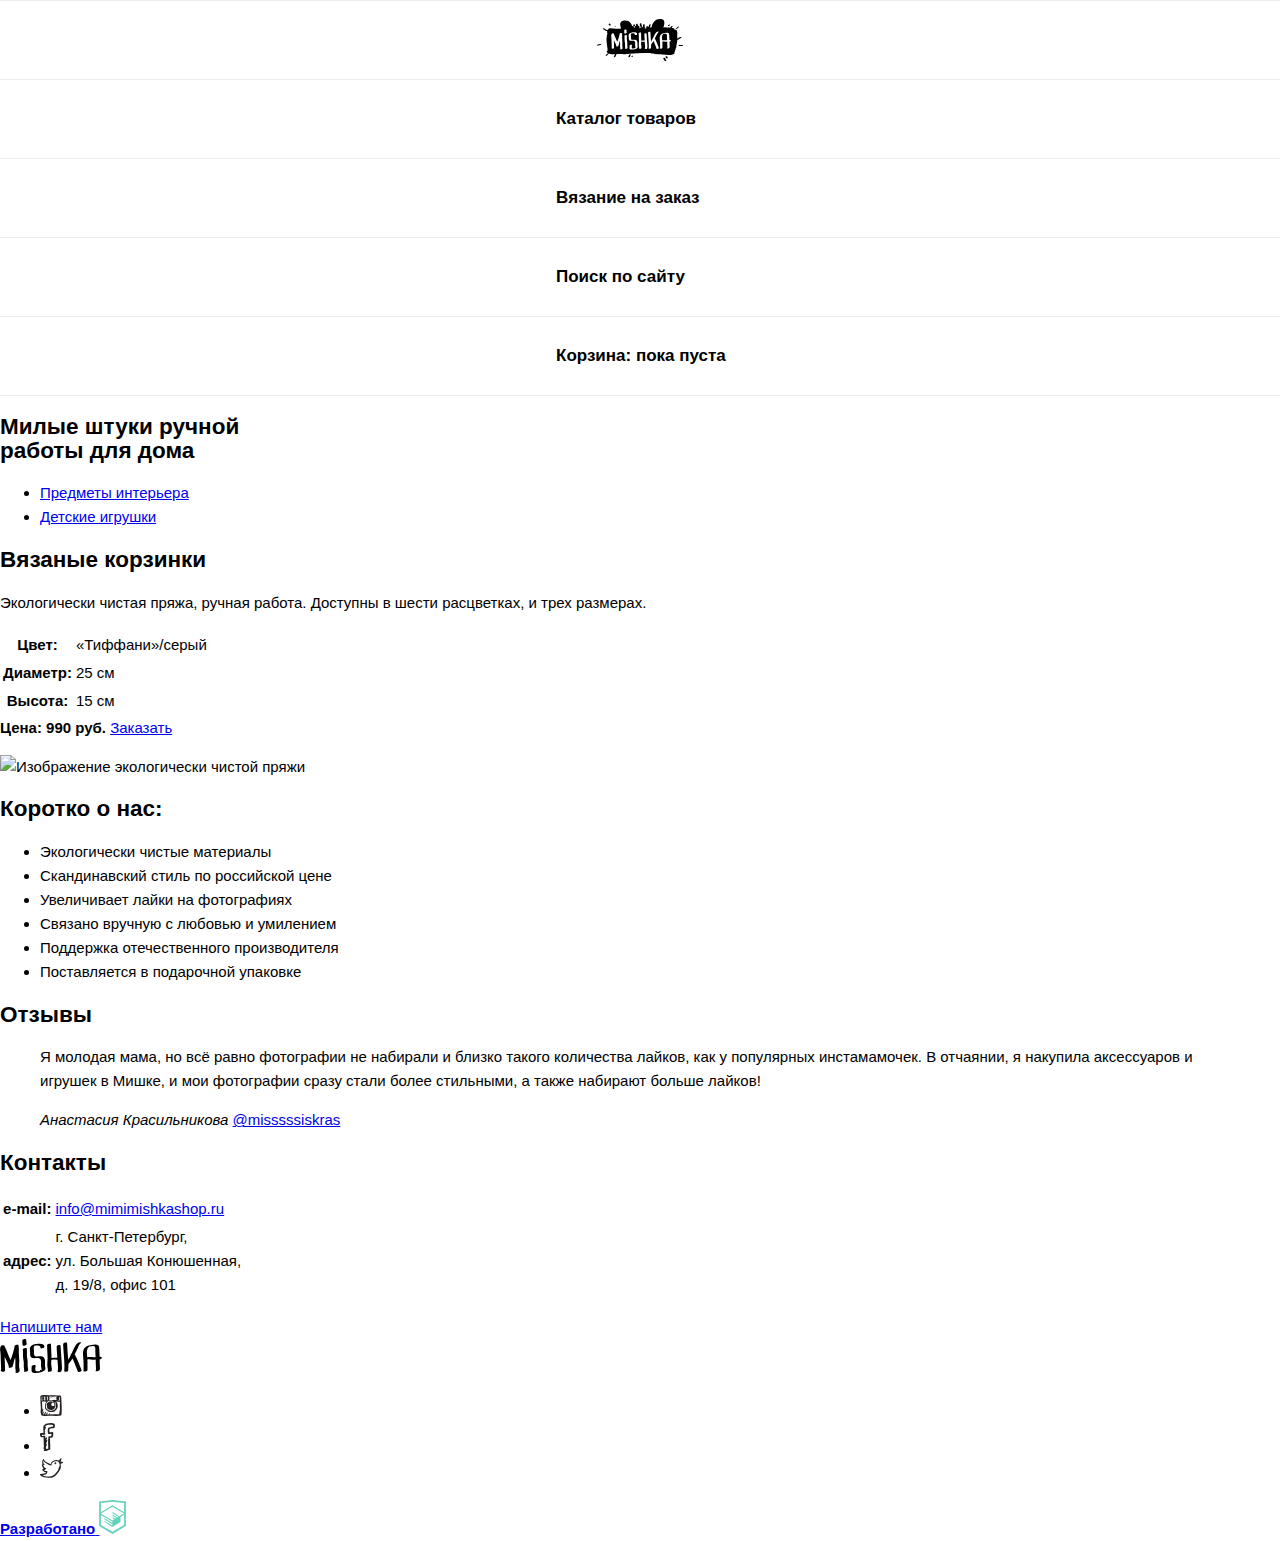
==== source/index.html @ 080db4f8 "Правки разметки" ====
<!DOCTYPE html>
<html lang="ru">
  <head>
    <meta charset="UTF-8" />
    <meta http-equiv="X-UA-Compatible" content="IE=edge" />
    <meta name="viewport" content="width=device-width, initial-scale=1.0" />
    <link rel="stylesheet" href="css/style.css" type="text/css" />
    <title>Mishka — Главная</title>
  </head>
  <body>
    <header class="page-header">
      <nav class="main-navigation main-navigation--closed main-navigation--nojs">
        <div class="main-navigation__wrapper">
          <a class="main-navigation__logo-link">
            <picture>
              <source media="(min-width: 1250px)" srcset="media/svg/logo-desktop.svg" />
              <source media="(min-width: 768px)" srcset="media/svg/logo-tablet.svg" />
              <img class="main-navigation__logo-image" width="86" height="35" src="media/svg/logo-mobile.svg" alt="Логотип сайта Мишка" />
            </picture>
          </a>
          <button class="main-navigation__toggle" type="button">
            <span class="visually-hidden">Открыть меню</span>
          </button>
          <ul class="main-navigation__site-list site-list">
            <li class="site-list__item">
              <a class="site-list__link" href="#">Каталог товаров</a>
            </li>
            <li class="site-list__item">
              <a class="site-list__link" href="#">Вязание на заказ</a>
            </li>
          </ul>
          <ul class="main-navigation__user-list user-list">
            <li class="user-list__item">
              <a class="user-list__link" href="#">
                Поиск по сайту
                <svg class="user-list__link-icon user-list__link-icon--search" width="18" height="18" fill="#d3d2d2">
                  <use href="media/svg/sprite.svg#search-icon"></use>
                </svg>
              </a>
            </li>
            <li class="user-list__item">
              <a class="user-list__link" href="#">
                Корзина: пока пуста
                <svg class="user-list__link-icon user-list__link-icon--cart" width="21" height="18" fill="#d3d2d2">
                  <use href="media/svg/sprite.svg#cart-icon"></use>
                </svg>
              </a>
            </li>
          </ul>
          <ul class="main-navigation__stock-list stock-list">
            <li class="stock-list__item">
              <a class="stock-list__link" href="#">Новые поступления</a>
            </li>
            <li class="stock-list__item">
              <a class="stock-list__link" href="#">Распродажа</a>
            </li>
          </ul>
          <p class="main-navigation__delivery">Бесплатная доставка по России</p>
        </div>
      </nav>
    </header>
    <main class="page-main">
      <header class="products">
        <div class="products__wrapper">
          <h2 class="products__title">
            Милые штуки ручной<br />
            работы для дома
          </h2>
          <ul class="products__list">
            <li class="products__item products__item--interior">
              <a class="products__link products__link--interior" href="#">Предметы интерьера</a>
            </li>
            <li class="products__item products__item--toy">
              <a class="products__link products__link--toy" href="#">Детские игрушки</a>
            </li>
          </ul>
        </div>
      </header>
      <section class="product-of-week">
        <div class="product-of-week__wrapper">
          <h2 class="product-of-week__title">Вязаные корзинки</h2>
          <div class="product-of-week__container">
            <div class="product-of-week__product-info">
              <p class="product-of-week__description">Экологически чистая пряжа, ручная работа. Доступны в шести расцветках, и трех размерах.</p>
              <table class="product-of-week__list technical-list">
                <tbody class="technical-list__body">
                  <tr class="technical-list__item">
                    <th class="technical-list__parameter">Цвет:</th>
                    <td class="technical-list__value">«Тиффани»/серый</td>
                  </tr>
                  <tr class="technical-list__item">
                    <th class="technical-list__parameter">Диаметр:</th>
                    <td class="technical-list__value">25 см</td>
                  </tr>
                  <tr class="technical-list__item">
                    <th class="technical-list__parameter">Высота:</th>
                    <td class="technical-list__value">15 см</td>
                  </tr>
                </tbody>
              </table>
              <b class="product-of-week__price">Цена: 990 руб.</b>
              <a class="product-of-week__button" href="#">Заказать</a>
            </div>
            <p class="product-of-week__image-wrapper">
              <img class="product-of-week__image" src="media/img/" alt="Изображение экологически чистой пряжи" />
            </p>
          </div>
        </div>
      </section>
      <section class="about">
        <div class="about__wrapper">
          <h2 class="about__title">Коротко о нас:</h2>
          <ul class="about__list">
            <li class="about__item about__item--ecological">Экологически чистые материалы</li>
            <li class="about__item about__item--price">Скандинавский стиль по российской цене</li>
            <li class="about__item about__item--like">Увеличивает лайки на фотографиях</li>
            <li class="about__item about__item--handmade">Связано вручную с любовью и умилением</li>
            <li class="about__item about__item--support">Поддержка отечественного производителя</li>
            <li class="about__item about__item--gift">Поставляется в подарочной упаковке</li>
          </ul>
        </div>
      </section>
      <section class="reviews">
        <div class="reviews__wrapper">
          <h2 class="reviews__title">Отзывы</h2>
          <div class="reviews__list">
            <blockquote class="reviews__item">
              <p class="reviews__author-text">
                Я молодая мама, но всё равно фотографии не набирали и близко такого количества лайков, как у популярных инстамамочек. В отчаянии, я
                накупила аксессуаров и игрушек в Мишке, и мои фотографии сразу стали более стильными, а также набирают больше лайков!
              </p>
              <cite class="reviews__author-name">Анастасия Красильникова</cite>
              <a class="reviews__author-contact" href="#">@misssssiskras</a>
            </blockquote>
          </div>
        </div>
      </section>
      <section class="contacts">
        <div class="contacts__wrapper">
          <h2 class="contacts__title">Контакты</h2>
          <table class="contacts__list">
            <tbody class="contacts__body">
              <tr class="contacts__item">
                <th class="contacts__parameter">e-mail:</th>
                <td class="contacts__value">
                  <a class="contacts__link" href="mailto:info@mimimishkashop.ru">info@mimimishkashop.ru</a>
                </td>
              </tr>
              <tr class="contacts__item">
                <th class="contacts__parameter">адрес:</th>
                <td class="contacts__value">
                  г. Санкт-Петербург,<br />
                  ул. Большая Конюшенная,<br />
                  д. 19/8, офис 101
                </td>
              </tr>
            </tbody>
          </table>
        </div>
        <p class="contacts__map-container"></p>
        <a class="contacts__write-us" href="#">Напишите нам</a>
      </section>
    </main>
    <footer class="page-footer">
      <div class="page-footer__wrapper">
        <a class="page-footer__logo-link" href="#">
          <svg class="page-footer__link-icon" width="102" height="34" fill="">
            <use href="media/svg/sprite.svg#logo-footer"></use>
          </svg>
        </a>
        <ul class="page-footer__social social-list">
          <li class="social-list__item">
            <a class="social-list__link social-list__link--instagram" href="#">
              <span class="visually-hidden">Инстаграм</span>
              <svg class="social-list__link-icon" width="22" height="21" fill="#231F20">
                <use href="media/svg/sprite.svg#instagram-icon"></use>
              </svg>
            </a>
          </li>
          <li class="social-list__item">
            <a class="social-list__link social-list__link--facebook" href="#">
              <span class="visually-hidden">Фейсбук</span>
              <svg class="social-list__link-icon" width="15" height="28" fill="#231F20">
                <use href="media/svg/sprite.svg#facebook-icon"></use>
              </svg>
            </a>
          </li>
          <li class="social-list__item">
            <a class="social-list__link social-list__link--twitter" href="#">
              <span class="visually-hidden">Твиттер</span>
              <svg class="social-list__link-icon" width="23" height="20" fill="#231F20">
                <use href="media/svg/sprite.svg#twitter-icon"></use>
              </svg>
            </a>
          </li>
        </ul>
        <div class="page-footer__copyright copyright">
          <a class="copyright__link" href="#">
            <b class="copyright__text">Разработано</b>
            <svg class="copyright__link-icon" width="27" height="34" fill="#63d1bb">
              <use href="media/svg/sprite.svg#htmlacademy-icon"></use>
            </svg>
          </a>
        </div>
      </div>
    </footer>
  </body>
</html>
---- source/css/style.css ----
@font-face {
  font-family: "Open Sans";
  src: url("../fonts/OpenSans-Regular.woff2") format("woff2"), url("../fonts/OpenSans-Regular.woff") format("woff");
  font-weight: 400;
  font-style: normal;
}
@font-face {
  font-family: "Open Sans";
  src: url("../fonts/OpenSans-Bold.woff2") format("woff2"), url("../fonts/OpenSans-bold.woff") format("woff");
  font-weight: 700;
  font-style: normal;
}
body {
  margin: 0;
  padding: 0;
  font-family: "Open Sans", "Arial", sans-serif;
  font-size: 15px;
  line-height: 24px;
  color: #000;
  background-color: #fff;
}
.visually-hidden:not(:focus):not(:active),
input[type="checkbox"].visually-hidden,
input[type="radio"].visually-hidden {
  position: absolute;
  width: 1px;
  height: 1px;
  margin: -1px;
  border: 0;
  padding: 0;
  white-space: nowrap;
  -webkit-clip-path: inset(100%);
          clip-path: inset(100%);
  clip: rect(0 0 0 0);
  overflow: hidden;
}
.main-navigation {
  -webkit-box-sizing: border-box;
          box-sizing: border-box;
  min-height: 78px;
  border-top: 1px solid #ececec;
}
/* Mobile — main-navigation__wrapper */
.main-navigation__wrapper {
  position: relative;
  margin: 0 auto;
}
/* Mobile — main-navigation__logo-link */
/* Mobile — main-navigation__logo-image */
.main-navigation__logo-link,
.main-navigation__logo-image {
  display: block;
  width: 86px;
  height: 78px;
}
.main-navigation__logo-link {
  margin: 0 auto;
}
.main-navigation__logo-link[href]:hover {
  opacity: 0.6;
}
.main-navigation__logo-link[href]:active {
  opacity: 0.3;
}
/* Mobile — main-navigation__toggle */
.main-navigation__toggle {
  display: none;
}
/* Mobile — site-list */
/* Mobile — user-list */
/* Mobile — stock-list */
.site-list,
.user-list,
.stock-list {
  margin: 0;
  padding: 0;
  list-style: none;
}
.stock-list {
  display: none;
}
/* Mobile — site-list__item */
/* Mobile — user-list__item */
.site-list__item,
.user-list__item {
  padding: 27px 30px;
  text-align: center;
  border-bottom: 1px solid #ececec;
}
.site-list__item:first-child {
  border-top: 1px solid #ececec;
}
/* Mobile — site-list__link */
/* Mobile — user-list__link */
.site-list__link,
.user-list__link {
  display: block;
  -webkit-box-sizing: border-box;
          box-sizing: border-box;
  width: 260px;
  padding-left: 46px;
  margin: 0 auto;
  font-size: 17px;
  font-weight: 700;
  text-decoration: none;
  text-align: left;
  color: #000;
  -webkit-transition: color 0.2s;
  transition: color 0.2s;
}
.site-list__link:hover,
.user-list__link:hover {
  color: rgba(0, 0, 0, 0.6);
}
.site-list__link:active,
.user-list__link:active {
  color: rgba(0, 0, 0, 0.3);
}
.user-list__link {
  position: relative;
}
.user-list__link:hover .user-list__link-icon {
  fill: #63d1bb;
}
.user-list__link:active .user-list__link-icon {
  opacity: 0.3;
}
/* Mobile — user-list__link-icon */
.user-list__link-icon {
  position: absolute;
  height: 18px;
  top: calc(50% - (18px / 2));
  left: 0;
  -webkit-transition: fill 0.2s, opacity 0.2s;
  transition: fill 0.2s, opacity 0.2s;
}
.user-list__link-icon--search {
  width: 18px;
}
.user-list__link-icon--cart {
  width: 21px;
}
/* Mobile — main-navigation__delivery */
.main-navigation__delivery {
  display: none;
}
/* Mobile width only (MWO) */
@media (max-width: 767px) {
  /* MWO — main-navigation__toggle */
  .main-navigation__toggle {
    position: absolute;
    display: block;
    width: 20px;
    height: 20px;
    padding: 0;
    top: 30px;
    right: calc(50% - 130px);
    background-color: transparent;
    border: none;
    cursor: pointer;
  }
  .main-navigation__toggle::before,
  .main-navigation__toggle::after {
    position: absolute;
    content: "";
    width: 20px;
    height: 2px;
    top: calc(50% - (2px / 2));
    left: 0;
    background-color: #000;
    -webkit-transform: rotate(-45deg);
            transform: rotate(-45deg);
  }
  .main-navigation__toggle::after {
    -webkit-transform: rotate(45deg);
            transform: rotate(45deg);
  }
  /* MWO — main-navigation--closed */
  .main-navigation--closed {
    border-bottom: 1px solid #ececec;
  }
  .main-navigation--closed .main-navigation__toggle::before {
    top: 3px;
    -webkit-box-shadow: 0 6px 0 0 #000, 0 12px 0 0 #000;
            box-shadow: 0 6px 0 0 #000, 0 12px 0 0 #000;
    -webkit-transform: rotate(0deg);
            transform: rotate(0deg);
  }
  .main-navigation--closed .main-navigation__toggle::after {
    display: none;
  }
  .main-navigation--closed .site-list__item,
  .main-navigation--closed .user-list__item {
    display: none;
  }
  /* MWO — main-navigation--opened */
  .main-navigation--opened .site-list__item,
  .main-navigation--opened .user-list__item {
    display: list-item;
  }
  /* MWO — main-navigation--nojs */
  .main-navigation--nojs .site-list__item,
  .main-navigation--nojs .user-list__item {
    display: list-item;
  }
}
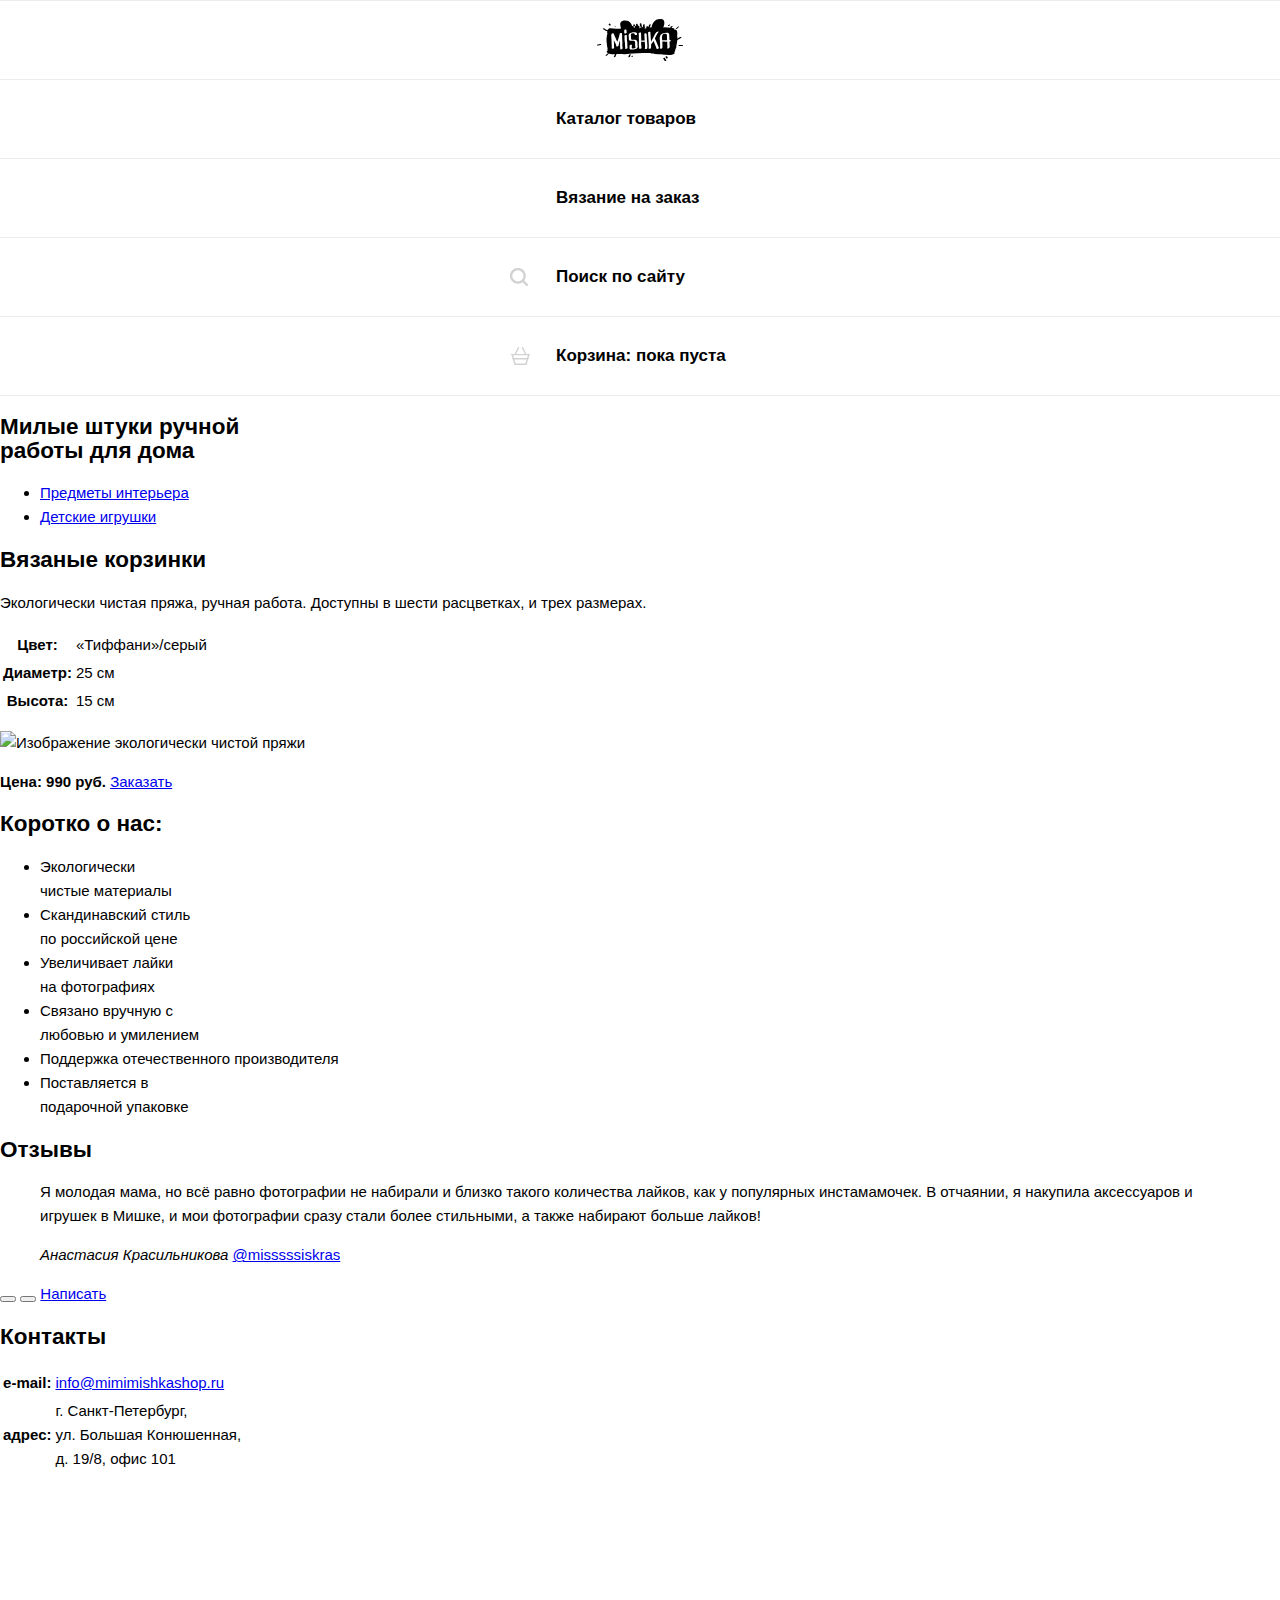
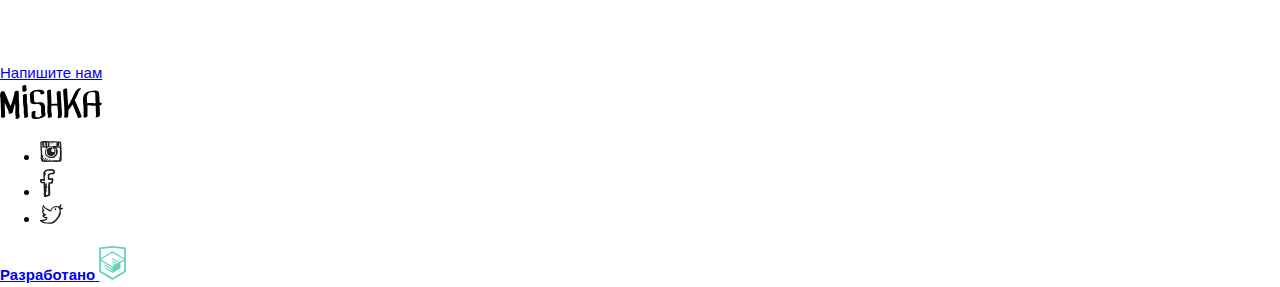
==== commit dd20d953: "Правки разметки" ====
--- a/source/index.html
+++ b/source/index.html
@@ -23,15 +23,15 @@
           </button>
           <ul class="main-navigation__site-list site-list">
             <li class="site-list__item">
-              <a class="site-list__link" href="#">Каталог товаров</a>
+              <a class="site-list__link" href="catalog.html">Каталог товаров</a>
             </li>
             <li class="site-list__item">
-              <a class="site-list__link" href="#">Вязание на заказ</a>
+              <a class="site-list__link" href="form.html">Вязание на заказ</a>
             </li>
           </ul>
           <ul class="main-navigation__user-list user-list">
             <li class="user-list__item">
-              <a class="user-list__link" href="#">
+              <a class="user-list__link user-list__link--search" href="#">
                 Поиск по сайту
                 <svg class="user-list__link-icon user-list__link-icon--search" width="18" height="18" fill="#d3d2d2">
                   <use href="media/svg/sprite.svg#search-icon"></use>
@@ -60,22 +60,24 @@
       </nav>
     </header>
     <main class="page-main">
-      <header class="products">
-        <div class="products__wrapper">
-          <h2 class="products__title">
-            Милые штуки ручной<br />
-            работы для дома
-          </h2>
-          <ul class="products__list">
-            <li class="products__item products__item--interior">
-              <a class="products__link products__link--interior" href="#">Предметы интерьера</a>
-            </li>
-            <li class="products__item products__item--toy">
-              <a class="products__link products__link--toy" href="#">Детские игрушки</a>
-            </li>
-          </ul>
-        </div>
-      </header>
+      <section class="products">
+        <header class="products__header">
+          <div class="products__title-wrapper">
+            <h2 class="products__title">
+              Милые штуки ручной<br />
+              работы для дома
+            </h2>            
+          </div>
+            <ul class="products__list">
+              <li class="products__item products__item--interior">
+                <a class="products__link products__link--interior" href="#">Предметы интерьера</a>
+              </li>
+              <li class="products__item products__item--toy">
+                <a class="products__link products__link--toy" href="#">Детские игрушки</a>
+              </li>
+            </ul>
+        </header>
+      </section>
       <section class="product-of-week">
         <div class="product-of-week__wrapper">
           <h2 class="product-of-week__title">Вязаные корзинки</h2>
@@ -98,12 +100,29 @@
                   </tr>
                 </tbody>
               </table>
+              <p class="product-of-week__image-wrapper">
+                <picture>
+                  <source
+                    media="(min-width: 1250px)"
+                    type="image/webp"
+                    srcset="media/img/triple-set-desktop@1x.webp 1x, media/img/triple-set-desktop@2x.webp 2x" />
+                  <source media="(min-width: 1250px)" srcset="media/img/triple-set-desktop@1x.jpg 1x, media/img/triple-set-desktop@2x.jpg 2x" />
+                  <source
+                    media="(min-width: 768px)"
+                    type="image/webp"
+                    srcset="media/img/triple-set-tablet@1x.webp 1x, media/img/triple-set-tablet@2x.webp 2x" />
+                  <source media="(min-width: 768px)" srcset="media/img/triple-set-tablet@1x.jpg 1x, media/img/triple-set-tablet@2x.jpg 2x" />
+                  <source type="image/webp" srcset="media/img/triple-set-mobile@1x.webp 1x, media/img/triple-set-mobile@2x.webp 2x" />
+                  <img
+                    class="product-of-week__image"
+                    src="media/img/triple-set-mobile@1x.jpg"
+                    srcset="media/img/triple-set-mobile@2x.jpg 2x"
+                    alt="Изображение экологически чистой пряжи" />
+                </picture>
+              </p>
               <b class="product-of-week__price">Цена: 990 руб.</b>
-              <a class="product-of-week__button" href="#">Заказать</a>
+              <a class="product-of-week__button button" href="#">Заказать</a>
             </div>
-            <p class="product-of-week__image-wrapper">
-              <img class="product-of-week__image" src="media/img/" alt="Изображение экологически чистой пряжи" />
-            </p>
           </div>
         </div>
       </section>
@@ -111,12 +130,27 @@
         <div class="about__wrapper">
           <h2 class="about__title">Коротко о нас:</h2>
           <ul class="about__list">
-            <li class="about__item about__item--ecological">Экологически чистые материалы</li>
-            <li class="about__item about__item--price">Скандинавский стиль по российской цене</li>
-            <li class="about__item about__item--like">Увеличивает лайки на фотографиях</li>
-            <li class="about__item about__item--handmade">Связано вручную с любовью и умилением</li>
+            <li class="about__item about__item--ecological">
+              Экологически<br />
+              чистые материалы
+            </li>
+            <li class="about__item about__item--price">
+              Скандинавский стиль<br />
+              по российской цене
+            </li>
+            <li class="about__item about__item--like">
+              Увеличивает лайки<br />
+              на фотографиях
+            </li>
+            <li class="about__item about__item--handmade">
+              Связано вручную с<br />
+              любовью и умилением
+            </li>
             <li class="about__item about__item--support">Поддержка отечественного производителя</li>
-            <li class="about__item about__item--gift">Поставляется в подарочной упаковке</li>
+            <li class="about__item about__item--gift">
+              Поставляется в<br />
+              подарочной упаковке
+            </li>
           </ul>
         </div>
       </section>
@@ -132,6 +166,13 @@
               <cite class="reviews__author-name">Анастасия Красильникова</cite>
               <a class="reviews__author-contact" href="#">@misssssiskras</a>
             </blockquote>
+            <button class="reviews__previous" type="button">
+              <span class="visually-hidden">Предыдущий отзыв</span>
+            </button>
+            <button class="reviews__next" type="button">
+              <span class="visually-hidden">Следующий отзыв</span>
+            </button>
+            <a class="reviews__write button" href="#">Написать</a>
           </div>
         </div>
       </section>
@@ -143,12 +184,12 @@
               <tr class="contacts__item">
                 <th class="contacts__parameter">e-mail:</th>
                 <td class="contacts__value">
-                  <a class="contacts__link" href="mailto:info@mimimishkashop.ru">info@mimimishkashop.ru</a>
+                  <a class="contacts__mail" href="mailto:info@mimimishkashop.ru">info@mimimishkashop.ru</a>
                 </td>
               </tr>
               <tr class="contacts__item">
                 <th class="contacts__parameter">адрес:</th>
-                <td class="contacts__value">
+                <td class="contacts__value contacts__value--address">
                   г. Санкт-Петербург,<br />
                   ул. Большая Конюшенная,<br />
                   д. 19/8, офис 101
@@ -157,8 +198,16 @@
             </tbody>
           </table>
         </div>
-        <p class="contacts__map-container"></p>
-        <a class="contacts__write-us" href="#">Напишите нам</a>
+        <p class="contacts__map-container">
+          <iframe
+            src="https://www.google.com/maps/embed?pb=!1m14!1m8!1m3!1d1998.5917263604997!2d30.3217754!3d59.9389166!3m2!1i1024!2i768!4f13.1!3m3!1m2!1s0x4696310fca5afc31%3A0x5f2ac55f567b2400!2sHTML+Academy!5e0!3m2!1sru!2sru!4v1519846753722"
+            width="100%"
+            height="100%"
+            frameborder="0"
+            style="border: 0"
+            allowfullscreen=""></iframe>
+        </p>
+        <a class="contacts__write-us button" href="#">Напишите нам</a>
       </section>
     </main>
     <footer class="page-footer">
@@ -170,25 +219,25 @@
         </a>
         <ul class="page-footer__social social-list">
           <li class="social-list__item">
-            <a class="social-list__link social-list__link--instagram" href="#">
+            <a class="social-list__link" href="#">
               <span class="visually-hidden">Инстаграм</span>
-              <svg class="social-list__link-icon" width="22" height="21" fill="#231F20">
+              <svg class="social-list__link-icon social-list__link-icon--instagram" width="22" height="21" fill="#231F20">
                 <use href="media/svg/sprite.svg#instagram-icon"></use>
               </svg>
             </a>
           </li>
           <li class="social-list__item">
-            <a class="social-list__link social-list__link--facebook" href="#">
+            <a class="social-list__link" href="#">
               <span class="visually-hidden">Фейсбук</span>
-              <svg class="social-list__link-icon" width="15" height="28" fill="#231F20">
+              <svg class="social-list__link-icon social-list__link-icon--facebook" width="15" height="28" fill="#231F20">
                 <use href="media/svg/sprite.svg#facebook-icon"></use>
               </svg>
             </a>
           </li>
           <li class="social-list__item">
-            <a class="social-list__link social-list__link--twitter" href="#">
+            <a class="social-list__link" href="#">
               <span class="visually-hidden">Твиттер</span>
-              <svg class="social-list__link-icon" width="23" height="20" fill="#231F20">
+              <svg class="social-list__link-icon social-list__link-icon--twitter" width="23" height="20" fill="#231F20">
                 <use href="media/svg/sprite.svg#twitter-icon"></use>
               </svg>
             </a>
@@ -204,5 +253,6 @@
         </div>
       </div>
     </footer>
+    <script src="js/mobile-menu.js"></script>
   </body>
 </html>
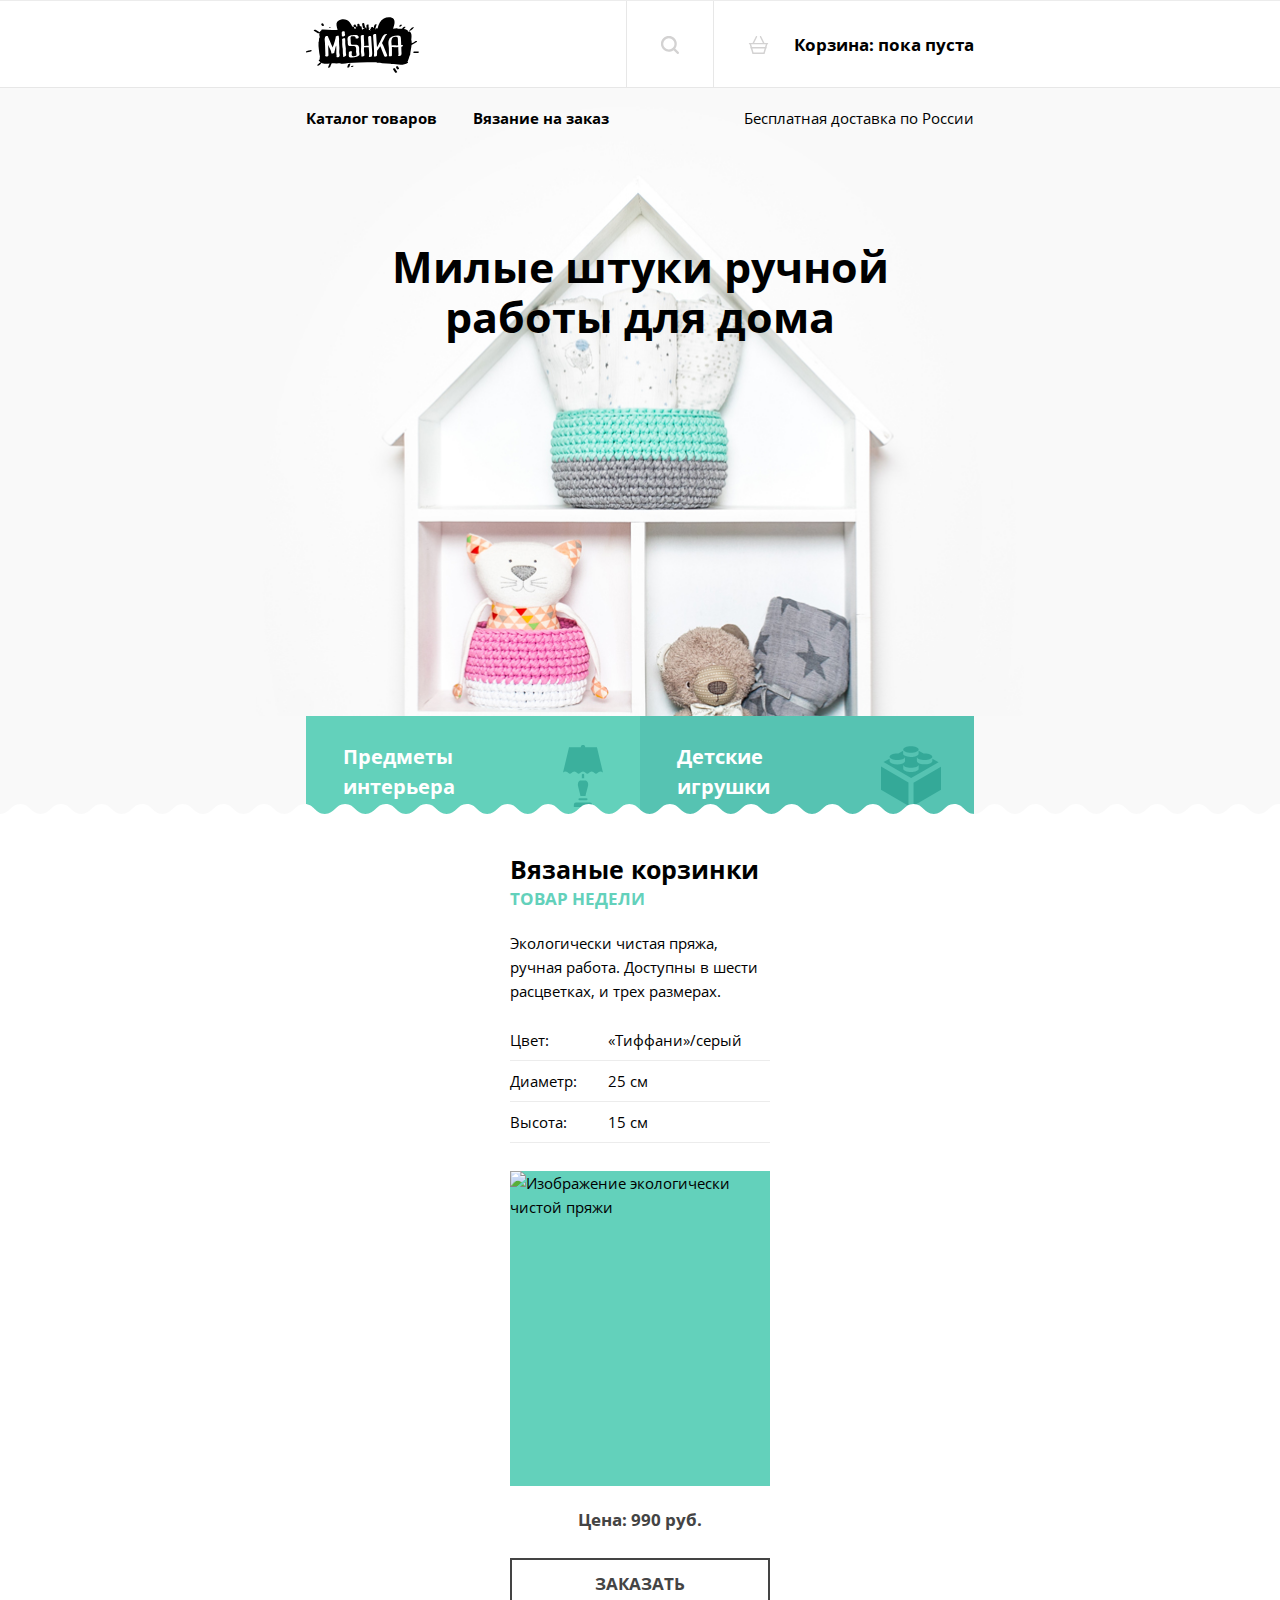
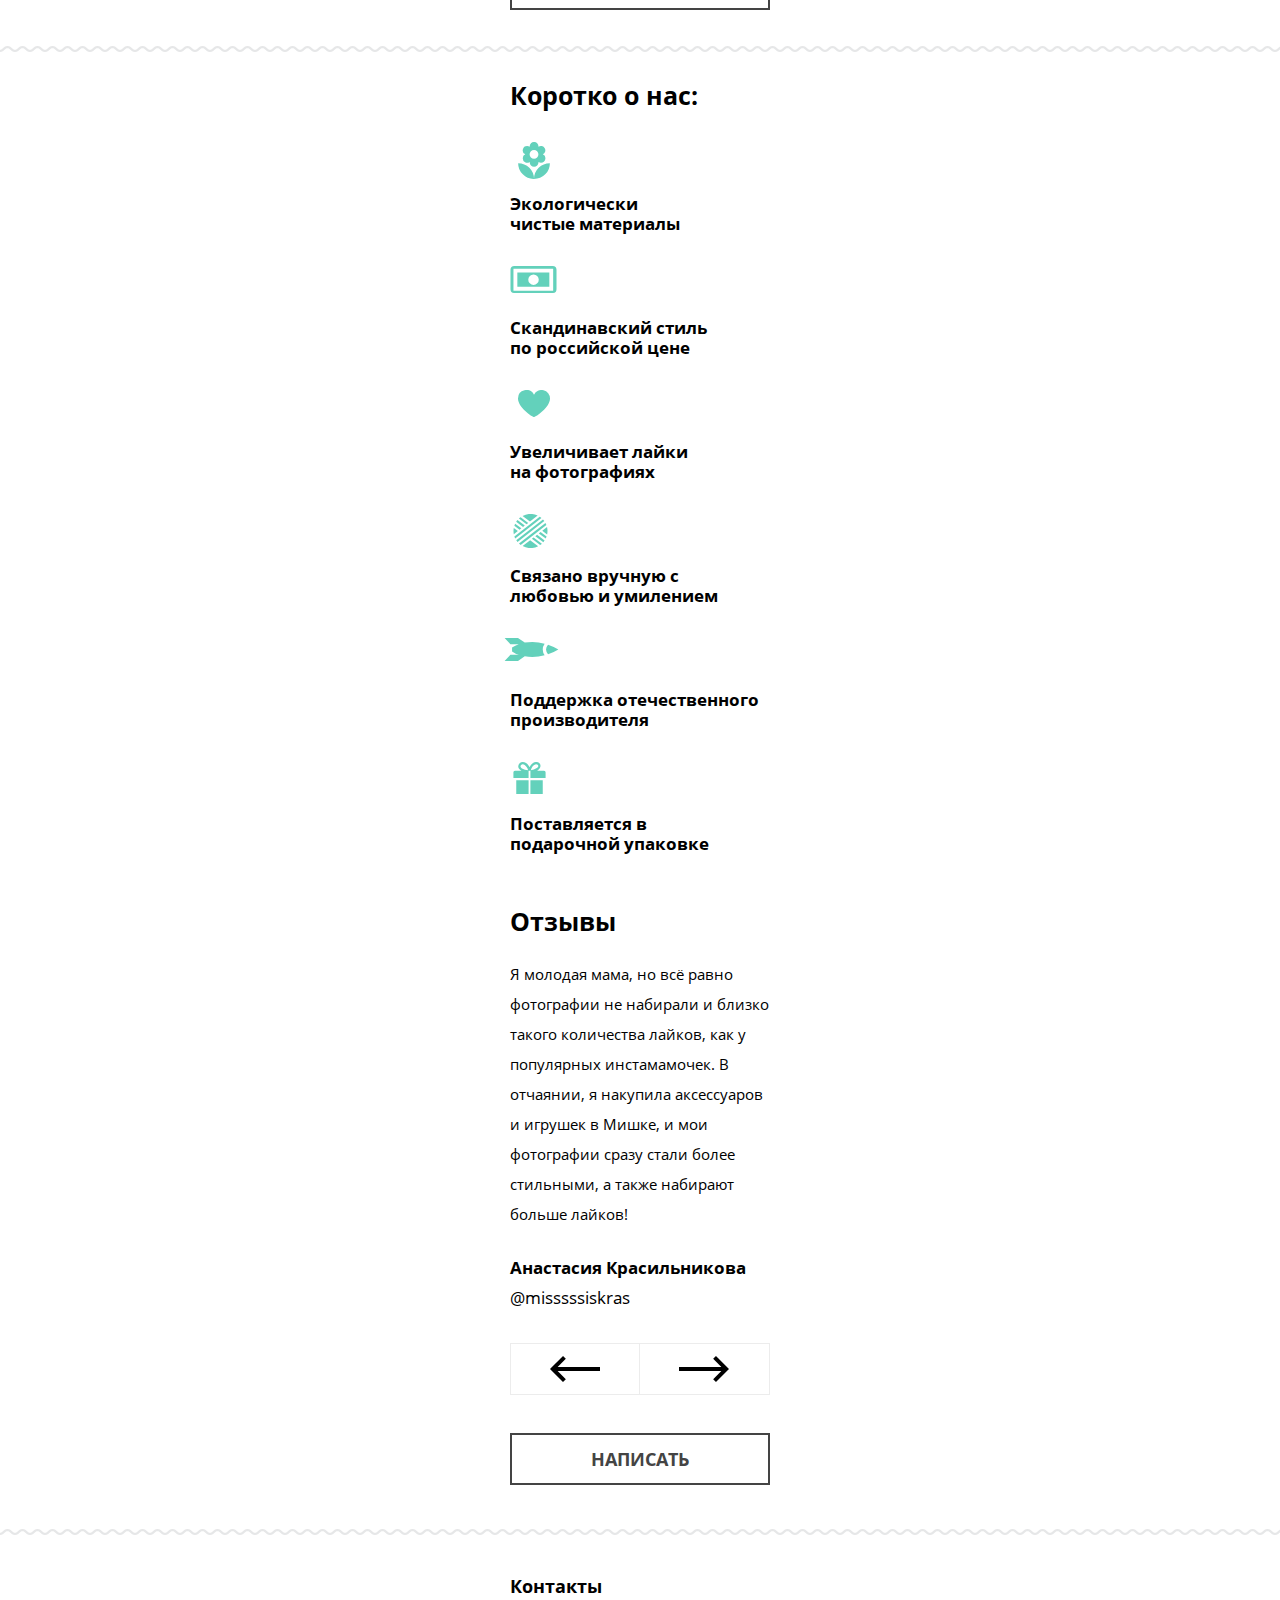
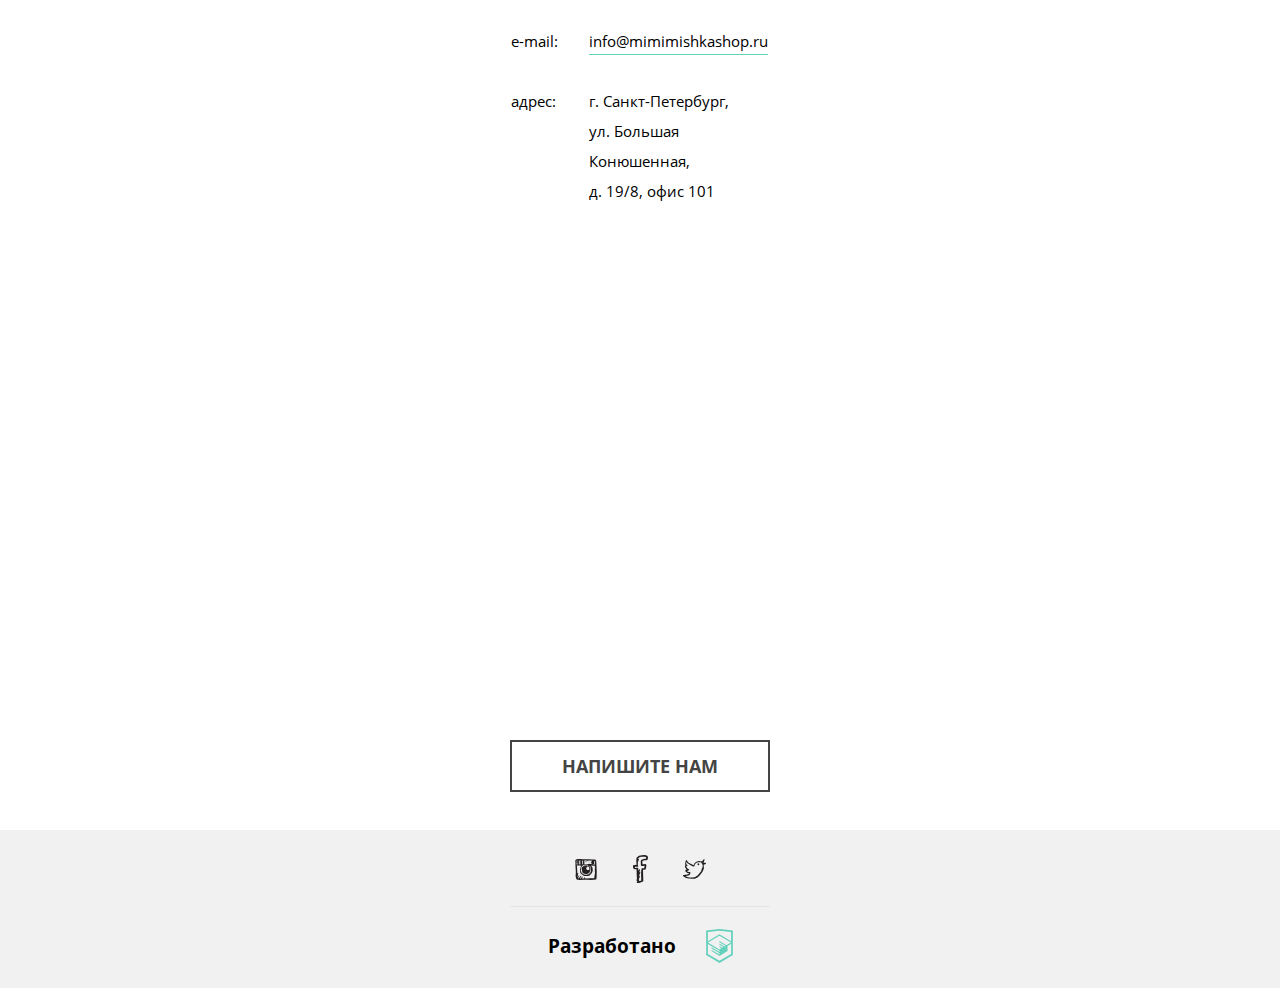
==== commit 1db825da: "Правки разметки" ====
--- a/source/index.html
+++ b/source/index.html
@@ -82,47 +82,45 @@
         <div class="product-of-week__wrapper">
           <h2 class="product-of-week__title">Вязаные корзинки</h2>
           <div class="product-of-week__container">
-            <div class="product-of-week__product-info">
-              <p class="product-of-week__description">Экологически чистая пряжа, ручная работа. Доступны в шести расцветках, и трех размерах.</p>
-              <table class="product-of-week__list technical-list">
-                <tbody class="technical-list__body">
-                  <tr class="technical-list__item">
-                    <th class="technical-list__parameter">Цвет:</th>
-                    <td class="technical-list__value">«Тиффани»/серый</td>
-                  </tr>
-                  <tr class="technical-list__item">
-                    <th class="technical-list__parameter">Диаметр:</th>
-                    <td class="technical-list__value">25 см</td>
-                  </tr>
-                  <tr class="technical-list__item">
-                    <th class="technical-list__parameter">Высота:</th>
-                    <td class="technical-list__value">15 см</td>
-                  </tr>
-                </tbody>
-              </table>
-              <p class="product-of-week__image-wrapper">
-                <picture>
-                  <source
-                    media="(min-width: 1250px)"
-                    type="image/webp"
-                    srcset="media/img/triple-set-desktop@1x.webp 1x, media/img/triple-set-desktop@2x.webp 2x" />
-                  <source media="(min-width: 1250px)" srcset="media/img/triple-set-desktop@1x.jpg 1x, media/img/triple-set-desktop@2x.jpg 2x" />
-                  <source
-                    media="(min-width: 768px)"
-                    type="image/webp"
-                    srcset="media/img/triple-set-tablet@1x.webp 1x, media/img/triple-set-tablet@2x.webp 2x" />
-                  <source media="(min-width: 768px)" srcset="media/img/triple-set-tablet@1x.jpg 1x, media/img/triple-set-tablet@2x.jpg 2x" />
-                  <source type="image/webp" srcset="media/img/triple-set-mobile@1x.webp 1x, media/img/triple-set-mobile@2x.webp 2x" />
-                  <img
-                    class="product-of-week__image"
-                    src="media/img/triple-set-mobile@1x.jpg"
-                    srcset="media/img/triple-set-mobile@2x.jpg 2x"
-                    alt="Изображение экологически чистой пряжи" />
-                </picture>
-              </p>
-              <b class="product-of-week__price">Цена: 990 руб.</b>
-              <a class="product-of-week__button button" href="#">Заказать</a>
-            </div>
+            <p class="product-of-week__description">Экологически чистая пряжа, ручная работа. Доступны в шести расцветках, и трех размерах.</p>
+            <table class="product-of-week__list technical-list">
+              <tbody class="technical-list__body">
+                <tr class="technical-list__item">
+                  <th class="technical-list__parameter">Цвет:</th>
+                  <td class="technical-list__value">«Тиффани»/серый</td>
+                </tr>
+                <tr class="technical-list__item">
+                  <th class="technical-list__parameter">Диаметр:</th>
+                  <td class="technical-list__value">25 см</td>
+                </tr>
+                <tr class="technical-list__item">
+                  <th class="technical-list__parameter">Высота:</th>
+                  <td class="technical-list__value">15 см</td>
+                </tr>
+              </tbody>
+            </table>
+            <p class="product-of-week__image-wrapper">
+              <picture>
+                <source
+                  media="(min-width: 1250px)"
+                  type="image/webp"
+                  srcset="media/img/triple-set-desktop@1x.webp 1x, media/img/triple-set-desktop@2x.webp 2x" />
+                <source media="(min-width: 1250px)" srcset="media/img/triple-set-desktop@1x.jpg 1x, media/img/triple-set-desktop@2x.jpg 2x" />
+                <source
+                  media="(min-width: 768px)"
+                  type="image/webp"
+                  srcset="media/img/triple-set-tablet@1x.webp 1x, media/img/triple-set-tablet@2x.webp 2x" />
+                <source media="(min-width: 768px)" srcset="media/img/triple-set-tablet@1x.jpg 1x, media/img/triple-set-tablet@2x.jpg 2x" />
+                <source media="(max-width: 767px)" type="image/webp" srcset="media/img/triple-set-mobile@1x.webp 1x, media/img/triple-set-mobile@2x.webp 2x" />
+                <img
+                  class="product-of-week__image"
+                  src="media/img/triple-set-mobile@1x.jpg"
+                  srcset="media/img/triple-set-mobile@2x.jpg 2x"
+                  alt="Изображение экологически чистой пряжи" />
+              </picture>
+            </p>
+            <b class="product-of-week__price">Цена: 990 руб.</b>
+            <a class="product-of-week__button button" href="#">Заказать</a>
           </div>
         </div>
       </section>
--- a/source/css/style.css
+++ b/source/css/style.css
@@ -18,6 +18,10 @@
   line-height: 24px;
   color: #000;
   background-color: #fff;
+}
+img {
+  width: 100%;
+  height: auto;
 }
 .visually-hidden:not(:focus):not(:active),
 input[type="checkbox"].visually-hidden,
@@ -34,6 +38,42 @@
   clip: rect(0 0 0 0);
   overflow: hidden;
 }
+/* buttons */
+.button {
+  display: block;
+  -webkit-box-sizing: border-box;
+          box-sizing: border-box;
+  font-family: inherit;
+  line-height: 20px;
+  font-weight: 700;
+  text-transform: uppercase;
+  text-decoration: none;
+  text-align: center;
+  color: #444444;
+  -webkit-transition: color 0.2s, background-color 0.2s;
+  transition: color 0.2s, background-color 0.2s;
+}
+.product-of-week__button,
+.reviews__write,
+.contacts__write-us {
+  width: 260px;
+  padding: 14px 20px;
+  font-size: 18px;
+  border: 2px solid #444444;
+}
+.product-of-week__button:hover,
+.reviews__write:hover,
+.contacts__write-us:hover {
+  color: #fff;
+  background-color: #444444;
+}
+.product-of-week__button:active,
+.reviews__write:active,
+.contacts__write-us:active {
+  color: rgba(255, 255, 255, 0.3);
+  background-color: #444444;
+}
+/* Mobile — main-navigation */
 .main-navigation {
   -webkit-box-sizing: border-box;
           box-sizing: border-box;
@@ -43,6 +83,8 @@
 /* Mobile — main-navigation__wrapper */
 .main-navigation__wrapper {
   position: relative;
+  -webkit-box-sizing: border-box;
+          box-sizing: border-box;
   margin: 0 auto;
 }
 /* Mobile — main-navigation__logo-link */
@@ -71,7 +113,10 @@
 /* Mobile — stock-list */
 .site-list,
 .user-list,
-.stock-list {
+.stock-list,
+.products__list,
+.about__list,
+.social-list {
   margin: 0;
   padding: 0;
   list-style: none;
@@ -144,6 +189,604 @@
 .main-navigation__delivery {
   display: none;
 }
+/* Mobile — products__header */
+.products__header {
+  background-color: #f9f9f9;
+}
+/* Mobile — products__title-wrapper */
+.products__title-wrapper {
+  width: 320px;
+  margin: 0 auto;
+  padding-top: 72px;
+  padding-bottom: 120px;
+  background-image: url("../media/img/hero-mobile@1x.jpg");
+  background-repeat: no-repeat;
+  background-position: center 20px;
+  background-size: 150%;
+}
+/* Mobile — products__title */
+.products__title {
+  -webkit-box-sizing: border-box;
+          box-sizing: border-box;
+  width: 320px;
+  padding: 0 30px;
+  margin: 0 auto;
+  font-size: 27px;
+  line-height: 30px;
+  text-align: center;
+}
+/* Mobile — products__list */
+/* Mobile — products__item */
+.products__item {
+  -webkit-box-sizing: border-box;
+          box-sizing: border-box;
+  padding: 28px 30px;
+  -webkit-transition: padding 0.2s, margin 0.2s, -webkit-transform 0.2s;
+  transition: padding 0.2s, margin 0.2s, -webkit-transform 0.2s;
+  transition: transform 0.2s, padding 0.2s, margin 0.2s;
+  transition: transform 0.2s, padding 0.2s, margin 0.2s, -webkit-transform 0.2s;
+}
+.products__item--interior {
+  background-color: #63d1bb;
+}
+.products__item--toy {
+  background-color: #56c3b2;
+}
+.products__item:hover {
+  margin-top: -5px;
+  padding-bottom: 33px;
+}
+.products__item:active .products__link {
+  opacity: 0.3;
+}
+/* Mobile — products__link */
+.products__link {
+  position: relative;
+  display: block;
+  width: 130px;
+  padding-right: 130px;
+  margin: 0 auto;
+  font-size: 19px;
+  font-weight: 700;
+  text-decoration: none;
+  text-align: left;
+  color: #fff;
+  -webkit-transition: opacity 0.2s;
+  transition: opacity 0.2s;
+}
+.products__link::after {
+  position: absolute;
+  content: "";
+  background-repeat: no-repeat;
+  opacity: 0.5;
+}
+.products__link--interior::after {
+  width: 40px;
+  height: 62px;
+  top: calc(50% - (62px / 2));
+  right: 6px;
+  background-image: url("../media/svg/interior-icon.svg");
+}
+.products__link--toy::after {
+  width: 60px;
+  height: 60px;
+  top: calc(50% - (60px / 2));
+  right: -4px;
+  background-image: url("../media/svg/toy-icon.svg");
+}
+/* Mobile — product-of-week */
+.product-of-week {
+  position: relative;
+  padding-top: 26px;
+  padding-bottom: 42px;
+}
+.product-of-week::after {
+  position: absolute;
+  content: "";
+  height: 6px;
+  left: 0;
+  right: 0;
+  bottom: 0;
+  background-image: url("../media/svg/zigzag-line-desktop.svg");
+  background-repeat: repeat-x;
+}
+/* Mobile — product-of-week__wrapper */
+.product-of-week__wrapper,
+.about__wrapper,
+.reviews__wrapper,
+.page-footer__wrapper {
+  -webkit-box-sizing: border-box;
+          box-sizing: border-box;
+  width: 320px;
+  padding: 0 30px;
+  margin: 0 auto;
+}
+/* Mobile — product-of-week__title */
+.product-of-week__title,
+.reviews__title {
+  margin: 0;
+  font-size: 25px;
+  line-height: 30px;
+  text-align: left;
+}
+.product-of-week__title {
+  position: relative;
+  padding-bottom: 25px;
+  margin-bottom: 22px;
+}
+.product-of-week__title::after {
+  position: absolute;
+  content: "Товар недели";
+  left: 0;
+  bottom: 0;
+  font-size: 17px;
+  line-height: 20px;
+  font-weight: 700;
+  text-transform: uppercase;
+  color: #63d1bb;
+}
+/* Mobile — product-of-week__description */
+.product-of-week__description {
+  margin: 0;
+  margin-bottom: 17px;
+}
+/* Mobile — technical-list */
+.technical-list {
+  width: 100%;
+  margin-bottom: 28px;
+  border-collapse: collapse;
+}
+/* Mobile — technical-list__item */
+.technical-list__item {
+  line-height: 20px;
+  text-align: left;
+  border-bottom: 1px solid #ececec;
+}
+/* Mobile — technical-list__parameter */
+/* Mobile — technical-list__value */
+.technical-list__parameter,
+.technical-list__value {
+  padding: 10px 0;
+}
+.technical-list__parameter {
+  -webkit-box-sizing: border-box;
+          box-sizing: border-box;
+  width: 98px;
+  padding-right: 10px;
+  font-weight: 400;
+}
+/* Mobile — product-of-week__image-wrapper */
+.product-of-week__image-wrapper {
+  width: 260px;
+  height: 315px;
+  margin: 0;
+  margin-bottom: 22px;
+  background-color: #63d1bb;
+  overflow: hidden;
+}
+/* Mobile — product-of-week__image */
+.product-of-week__image {
+  display: block;
+}
+/* Mobile — product-of-week__price */
+.product-of-week__price {
+  display: block;
+  margin-bottom: 26px;
+  font-size: 17px;
+  text-align: center;
+  color: #444444;
+}
+/* Mobile — product-of-week__button */
+.product-of-week__button {
+  font-size: 17px;
+}
+/* Mobile — about */
+.about {
+  padding-top: 28px;
+  padding-bottom: 52px;
+}
+/* Mobile — about__wrapper */
+/* Mobile — about__title */
+.about__title {
+  margin: 0;
+  font-size: 25px;
+  line-height: 30px;
+}
+/* Mobile — about__list */
+/* Mobile — about__item */
+.about__item {
+  position: relative;
+  padding-top: 84px;
+  font-size: 17px;
+  line-height: 20px;
+  font-weight: 700;
+}
+.about__item::before {
+  position: absolute;
+  content: "";
+  top: calc(50% - (60px / 2));
+  left: 0;
+  background-repeat: no-repeat;
+}
+.about__item--ecological::before {
+  width: 32px;
+  height: 37px;
+  left: 8px;
+  background-image: url("../media/svg/ecological-icon.svg");
+}
+.about__item--price::before {
+  width: 47px;
+  height: 27px;
+  background-image: url("../media/svg/price-icon.svg");
+}
+.about__item--like::before {
+  width: 34px;
+  height: 27px;
+  left: 7px;
+  background-image: url("../media/svg/like-icon.svg");
+}
+.about__item--handmade::before {
+  width: 35px;
+  height: 34px;
+  left: 3px;
+  background-image: url("../media/svg/handmade-icon.svg");
+}
+.about__item--support::before {
+  width: 55px;
+  height: 23px;
+  left: -6px;
+  background-image: url("../media/svg/support-icon.svg");
+}
+.about__item--gift::before {
+  width: 33px;
+  height: 32px;
+  left: 3px;
+  background-image: url("../media/svg/gift-icon.svg");
+}
+/* Mobile — reviews */
+.reviews {
+  position: relative;
+  padding-bottom: 50px;
+}
+.reviews::after {
+  position: absolute;
+  content: "";
+  height: 6px;
+  left: 0;
+  right: 0;
+  bottom: 0;
+  background-image: url("../media/svg/zigzag-line-desktop.svg");
+  background-repeat: repeat-x;
+}
+/* Mobile — reviews__wrapper */
+/* Mobile — reviews__title */
+.reviews__title {
+  margin-bottom: 23px;
+}
+/* Mobile — reviews__list */
+.reviews__list {
+  display: -webkit-box;
+  display: -ms-flexbox;
+  display: flex;
+  -ms-flex-wrap: wrap;
+      flex-wrap: wrap;
+}
+/* Mobile — reviews__item */
+.reviews__item,
+.reviews__author-text {
+  margin: 0;
+}
+/* Mobile — reviews__author-text */
+.reviews__author-text {
+  margin-bottom: 27px;
+  line-height: 30px;
+}
+/* Mobile — reviews__author-name */
+.reviews__author-name {
+  display: block;
+  margin-bottom: 3px;
+  font-size: 17px;
+  font-weight: 700;
+  font-style: normal;
+}
+/* Mobile — reviews__author-contact */
+.reviews__author-contact {
+  position: relative;
+  display: inline-block;
+  width: auto;
+  margin-bottom: 30px;
+  font-size: 17px;
+  line-height: 30px;
+  text-decoration: none;
+  color: #000;
+  -webkit-transition: color 0.2s;
+  transition: color 0.2s;
+}
+.reviews__author-contact:hover {
+  color: #46c1ae;
+}
+.reviews__author-contact:hover::after {
+  position: absolute;
+  content: "";
+  height: 1px;
+  left: 0;
+  right: 0;
+  bottom: -4px;
+  background-color: #46c1ae;
+  -webkit-animation-name: underline;
+          animation-name: underline;
+  -webkit-animation-duration: 0.2s;
+          animation-duration: 0.2s;
+  -webkit-animation-timing-function: ease;
+          animation-timing-function: ease;
+}
+@-webkit-keyframes underline {
+  0% {
+    opacity: 0.5;
+    bottom: 10px;
+  }
+  100% {
+    opacity: 1;
+    bottom: -4px;
+  }
+}
+@keyframes underline {
+  0% {
+    opacity: 0.5;
+    bottom: 10px;
+  }
+  100% {
+    opacity: 1;
+    bottom: -4px;
+  }
+}
+/* Mobile — reviews__previous */
+/* Mobile — reviews__next */
+.reviews__previous,
+.reviews__next {
+  -webkit-box-sizing: border-box;
+          box-sizing: border-box;
+  position: relative;
+  width: 130px;
+  height: 52px;
+  padding: 0;
+  margin-bottom: 38px;
+  background-color: transparent;
+  border: 1px solid #ececec;
+  cursor: pointer;
+}
+.reviews__previous:hover::before,
+.reviews__next:hover::before {
+  opacity: 0.6;
+}
+.reviews__previous:active::before,
+.reviews__next:active::before {
+  opacity: 0.3;
+}
+.reviews__previous::before,
+.reviews__next::before {
+  position: absolute;
+  content: "";
+  width: 50px;
+  height: 26px;
+  top: calc(50% - (26px / 2));
+  left: calc(50% - (50px / 2));
+  background-image: url("../media/svg/arrow-icon.svg");
+  background-repeat: no-repeat;
+  -webkit-transition: opacity 0.2s;
+  transition: opacity 0.2s;
+}
+.reviews__previous {
+  margin-right: -1px;
+}
+.reviews__next {
+  width: 131px;
+  -webkit-transform: rotate(180deg);
+          transform: rotate(180deg);
+}
+/* Mobile — contacts */
+.contacts {
+  padding-top: 36px;
+  padding-bottom: 38px;
+}
+/* Mobile — contacts__wrapper */
+/* Mobile — contacts__title */
+.contacts__title,
+.contacts__list {
+  -webkit-box-sizing: border-box;
+          box-sizing: border-box;
+  width: 320px;
+  padding: 0 30px;
+  margin: 0 auto;
+}
+.contacts__title {
+  margin-bottom: 24px;
+  font-size: 18px;
+  line-height: 30px;
+}
+/* Mobile — contacts__list */
+.contacts__list {
+  display: block;
+  margin-bottom: 36px;
+  border-collapse: collapse;
+}
+/* Mobile — contacts__item */
+.contacts__item {
+  display: block;
+  margin-bottom: 28px;
+  line-height: 30px;
+}
+.contacts__item:last-child {
+  margin-bottom: 0;
+}
+/* Mobile — contacts__parameter */
+.contacts__parameter {
+  -webkit-box-sizing: border-box;
+          box-sizing: border-box;
+  width: 78px;
+  font-weight: 400;
+  text-align: left;
+  vertical-align: top;
+}
+/* Mobile — contacts__value */
+.contacts__value--address {
+  padding-right: 5px;
+}
+/* Mobile — contacts__mail */
+.contacts__mail {
+  position: relative;
+  text-decoration: none;
+  color: #000;
+  -webkit-transition: color 0.2s;
+  transition: color 0.2s;
+}
+.contacts__mail::after {
+  position: absolute;
+  content: "";
+  height: 1px;
+  left: 0;
+  right: 0;
+  bottom: -4px;
+  background-color: #62d1ba;
+  -webkit-transition: background-color 0.2s, opacity 0.2s;
+  transition: background-color 0.2s, opacity 0.2s;
+}
+.contacts__mail:hover {
+  color: #46c1ae;
+}
+.contacts__mail:hover::after {
+  background-color: #46c1ae;
+}
+.contacts__mail:active {
+  color: rgba(70, 193, 174, 0.3);
+}
+.contacts__mail:active::after {
+  opacity: 0.1;
+}
+/* Mobile — contacts__map-container */
+.contacts__map-container {
+  width: 100%;
+  height: 457px;
+  margin: 0;
+  margin-bottom: 40px;
+}
+/* Mobile — contacts__write-us */
+.contacts__write-us {
+  margin: 0 auto;
+}
+/* Mobile — page-footer */
+.page-footer {
+  padding-top: 22px;
+  padding-bottom: 25px;
+  background-color: #f1f1f1;
+}
+/* Mobile — page-footer__wrapper */
+/* Mobile — page-footer__logo-link */
+.page-footer__logo-link {
+  display: none;
+}
+/* Mobile — page-footer__social */
+.page-footer__social {
+  width: 260px;
+  padding-bottom: 20px;
+  margin-bottom: 22px;
+  -webkit-box-pack: center;
+      -ms-flex-pack: center;
+          justify-content: center;
+  border-bottom: 1px solid #e5e5e5;
+}
+/* Mobile — social-list */
+.social-list {
+  display: -webkit-box;
+  display: -ms-flexbox;
+  display: flex;
+}
+/* Mobile — social-list__item */
+.social-list__item,
+.social-list__link {
+  width: 34px;
+  height: 34px;
+  text-align: center;
+}
+.social-list__item {
+  margin-right: 20px;
+}
+.social-list__item:last-child {
+  margin-right: 0;
+}
+/* Mobile — social-list__link */
+.social-list__link {
+  position: relative;
+  display: block;
+}
+.social-list__link:hover .social-list__link-icon {
+  fill: #46c1ae;
+}
+.social-list__link:active .social-list__link-icon {
+  opacity: 0.3;
+}
+/* Mobile — social-list__link-icon */
+.social-list__link-icon {
+  position: absolute;
+  -webkit-transition: fill 0.2s, opacity 0.2s;
+  transition: fill 0.2s, opacity 0.2s;
+}
+.social-list__link-icon--instagram {
+  top: calc(50% - (21px / 2));
+  left: calc(50% - (22px / 2));
+}
+.social-list__link-icon--facebook {
+  top: calc(50% - (28px / 2));
+  left: calc(50% - (15px / 2));
+}
+.social-list__link-icon--twitter {
+  top: calc(50% - (20px / 2));
+  left: calc(50% - (23px / 2));
+}
+/* Mobile — copyright__link */
+.copyright__link {
+  display: -webkit-box;
+  display: -ms-flexbox;
+  display: flex;
+  -webkit-box-align: center;
+      -ms-flex-align: center;
+          align-items: center;
+  -webkit-box-pack: center;
+      -ms-flex-pack: center;
+          justify-content: center;
+  font-size: 19px;
+  line-height: 18px;
+  font-weight: 700;
+  text-decoration: none;
+  color: #000;
+  -webkit-transition: opacity 0.2s;
+  transition: opacity 0.2s;
+}
+.copyright__link:hover .copyright__link-icon {
+  fill: #46c1ae;
+}
+.copyright__link:active {
+  opacity: 0.3;
+}
+.copyright__link:active .copyright__link-icon {
+  opacity: 0.3;
+}
+/* Mobile — copyright__text */
+.copyright__text {
+  display: block;
+  margin-right: 30px;
+}
+/* Mobile — copyright__link-icon */
+.copyright__link-icon {
+  -webkit-transition: fill 0.2s;
+  transition: fill 0.2s;
+}
+/* Mobile Retina */
+@media (-webkit-min-device-pixel-ratio: 1.5), (min-resolution: 144dpi), (min-resolution: 1.5dppx) {
+  .products__title-wrapper {
+    background-image: url("../media/img/hero-mobile@2x.jpg");
+  }
+}
 /* Mobile width only (MWO) */
 @media (max-width: 767px) {
   /* MWO — main-navigation__toggle */
@@ -204,3 +847,188 @@
     display: list-item;
   }
 }
+/* Tablet */
+@media (min-width: 768px) {
+  /* Tablet — main-navigation */
+  .main-navigation {
+    height: 88px;
+    border-bottom: 1px solid #e7e7e7;
+  }
+  /* Tablet — main-navigation__wrapper */
+  .main-navigation__wrapper {
+    display: -webkit-box;
+    display: -ms-flexbox;
+    display: flex;
+    width: 768px;
+    padding: 0 50px;
+    -ms-flex-wrap: wrap;
+        flex-wrap: wrap;
+    -webkit-box-align: center;
+        -ms-flex-align: center;
+            align-items: center;
+    -webkit-box-pack: justify;
+        -ms-flex-pack: justify;
+            justify-content: space-between;
+  }
+  /* Tablet — main-navigation__logo-link */
+  .main-navigation__logo-link {
+    width: 113px;
+    height: 88px;
+    margin: 0;
+    -webkit-box-ordinal-group: 2;
+        -ms-flex-order: 1;
+            order: 1;
+  }
+  /* Tablet — main-navigation__logo-image */
+  .main-navigation__logo-image {
+    width: 113px;
+    height: 88px;
+  }
+  /* Tablet — site-list */
+  .site-list {
+    display: -webkit-box;
+    display: -ms-flexbox;
+    display: flex;
+    margin-top: 17px;
+    -webkit-box-ordinal-group: 4;
+        -ms-flex-order: 3;
+            order: 3;
+    z-index: 1;
+  }
+  /* Tablet — site-list__item */
+  /* Tablet — user-list__item */
+  .site-list__item,
+  .user-list__item {
+    border-bottom: none;
+  }
+  .site-list__item,
+  .user-list__item {
+    padding: 0;
+  }
+  .site-list__item:first-child,
+  .user-list__item:first-child {
+    border-top: none;
+  }
+  .site-list__item {
+    margin-right: 36px;
+  }
+  .site-list__item:last-child {
+    margin-right: 0;
+  }
+  .user-list__item {
+    padding: 32px 34px;
+    border-left: 1px solid #e7e7e7;
+  }
+  .user-list__item:last-child {
+    padding-right: 0;
+  }
+  /* Tablet — site-list__link */
+  .site-list__link {
+    width: auto;
+    padding: 0;
+    font-size: 15px;
+  }
+  /* Tablet — user-list */
+  .user-list {
+    display: -webkit-box;
+    display: -ms-flexbox;
+    display: flex;
+    -webkit-box-align: center;
+        -ms-flex-align: center;
+            align-items: center;
+    -webkit-box-ordinal-group: 3;
+        -ms-flex-order: 2;
+            order: 2;
+  }
+  /* Tablet — user-list__link */
+  .user-list__link {
+    width: auto;
+    margin: 0;
+  }
+  .user-list__link--search {
+    width: 18px;
+    height: 24px;
+    padding: 0;
+    font-size: 0;
+    line-height: 0;
+  }
+  /* Tablet — main-navigation__delivery */
+  .main-navigation__delivery {
+    display: block;
+    margin: 0;
+    margin-top: 17px;
+    -webkit-box-ordinal-group: 5;
+        -ms-flex-order: 4;
+            order: 4;
+    z-index: 1;
+  }
+  /* Tablet — products */
+  .products {
+    position: relative;
+  }
+  .products::after {
+    position: absolute;
+    content: "";
+    height: 24px;
+    left: 0;
+    right: 0;
+    bottom: 0;
+    background-image: url("../media/svg/zigzag-fill-desktop.svg");
+    background-repeat: repeat-x;
+    z-index: 1;
+  }
+  /* Tablet — products__title-wrapper */
+  .products__title-wrapper {
+    width: 768px;
+    margin: 0 auto;
+    padding-top: 154px;
+    padding-bottom: 374px;
+    background-image: url("../media/img/hero-tablet@1x.jpg");
+    background-position: center 0;
+  }
+  /* Tablet — products__title */
+  .products__title {
+    width: 768px;
+    font-size: 43px;
+    line-height: 50px;
+  }
+  /* Tablet — products__list */
+  .products__list {
+    display: -webkit-box;
+    display: -ms-flexbox;
+    display: flex;
+    -webkit-box-sizing: border-box;
+            box-sizing: border-box;
+    width: 768px;
+    padding: 0 50px;
+    margin: 0 auto;
+    -ms-flex-wrap: wrap;
+        flex-wrap: wrap;
+  }
+  /* Tablet — products__item */
+  .products__item {
+    width: 334px;
+    padding: 26px 36px;
+  }
+  .products__item:hover {
+    padding-bottom: 31px;
+  }
+  /* Tablet — products__link */
+  .products__link {
+    font-size: 20px;
+    line-height: 30px;
+  }
+  .products__link--interior::after {
+    top: calc(50% - (54px / 2));
+    right: 0;
+  }
+  .products__link--toy::after {
+    top: calc(50% - (52px / 2));
+  }
+  /* Tablet Retina */
+}
+@media (min-width: 768px) and (-webkit-min-device-pixel-ratio: 1.5), (min-width: 768px) and (min-resolution: 144dpi), (min-width: 768px) and (min-resolution: 1.5dppx) {
+  .products__title-wrapper {
+    background-image: url("../media/img/hero-tablet@2x.jpg");
+  }
+}
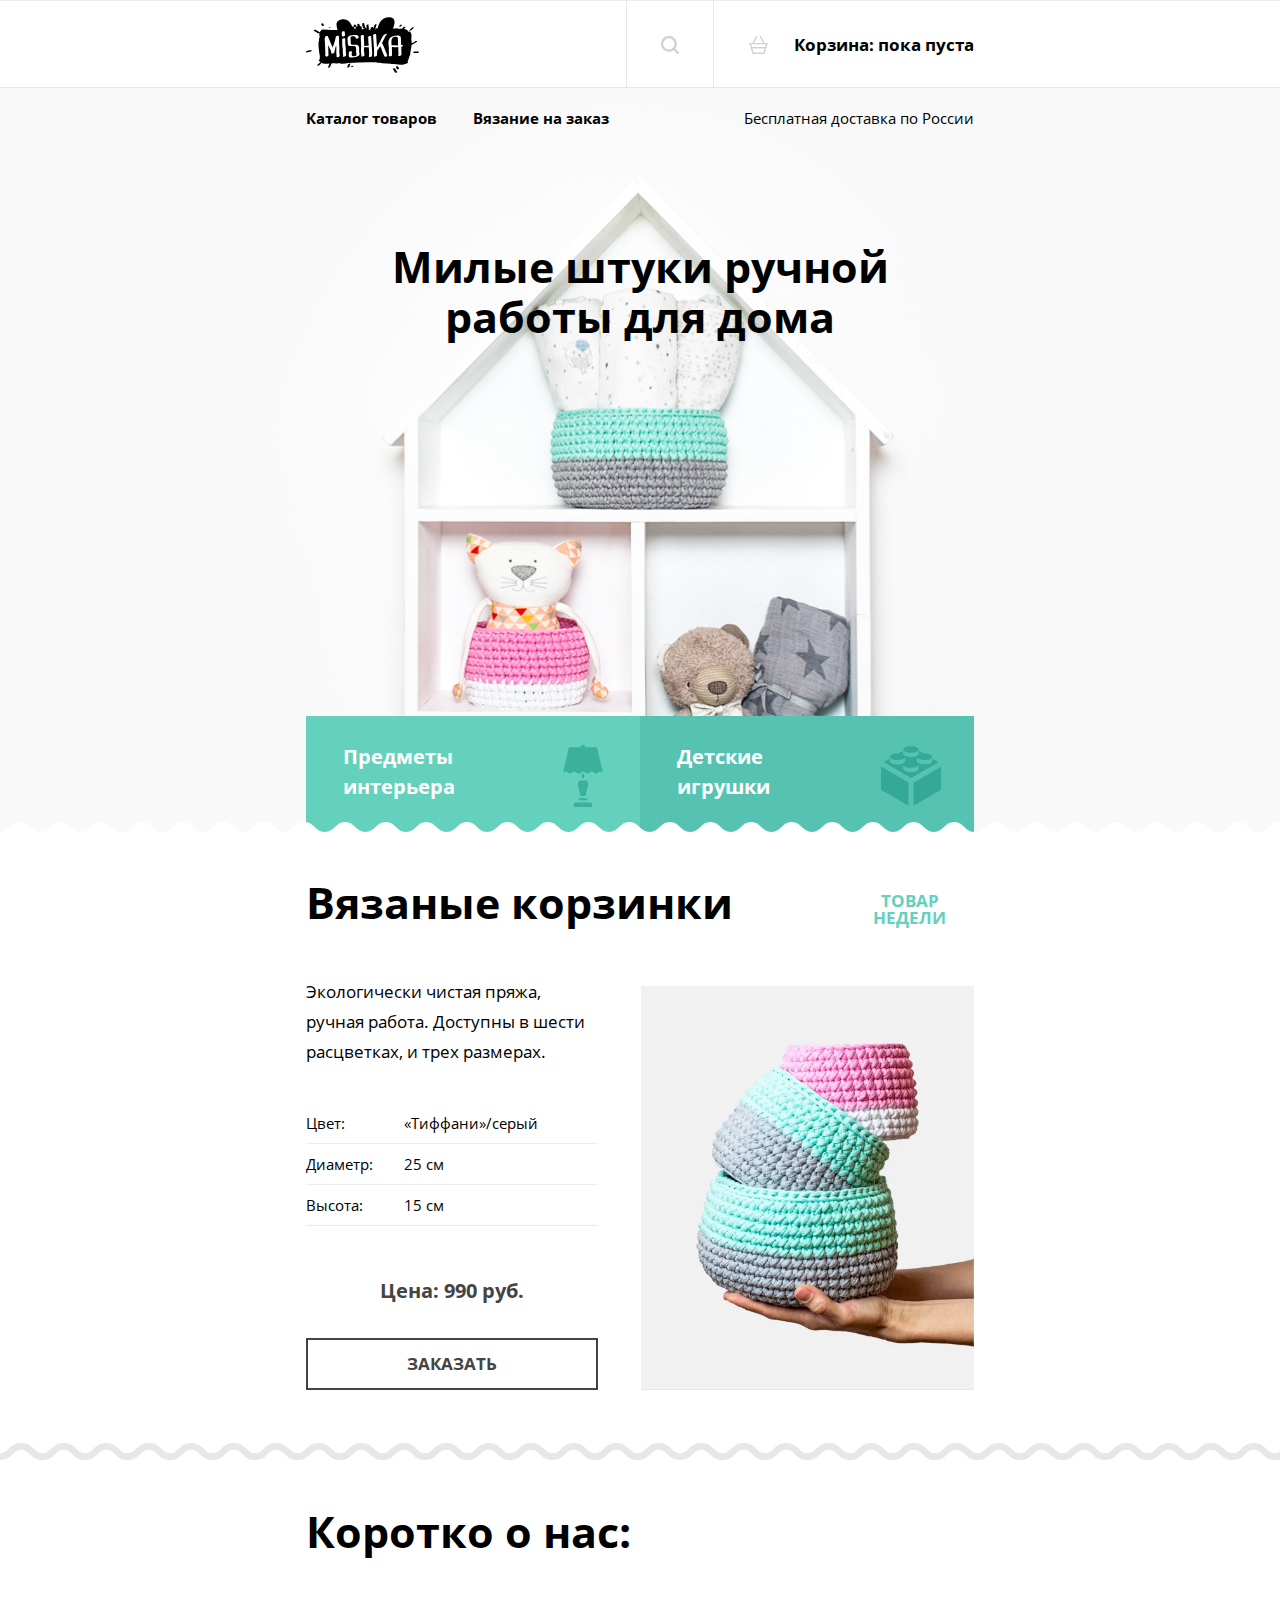
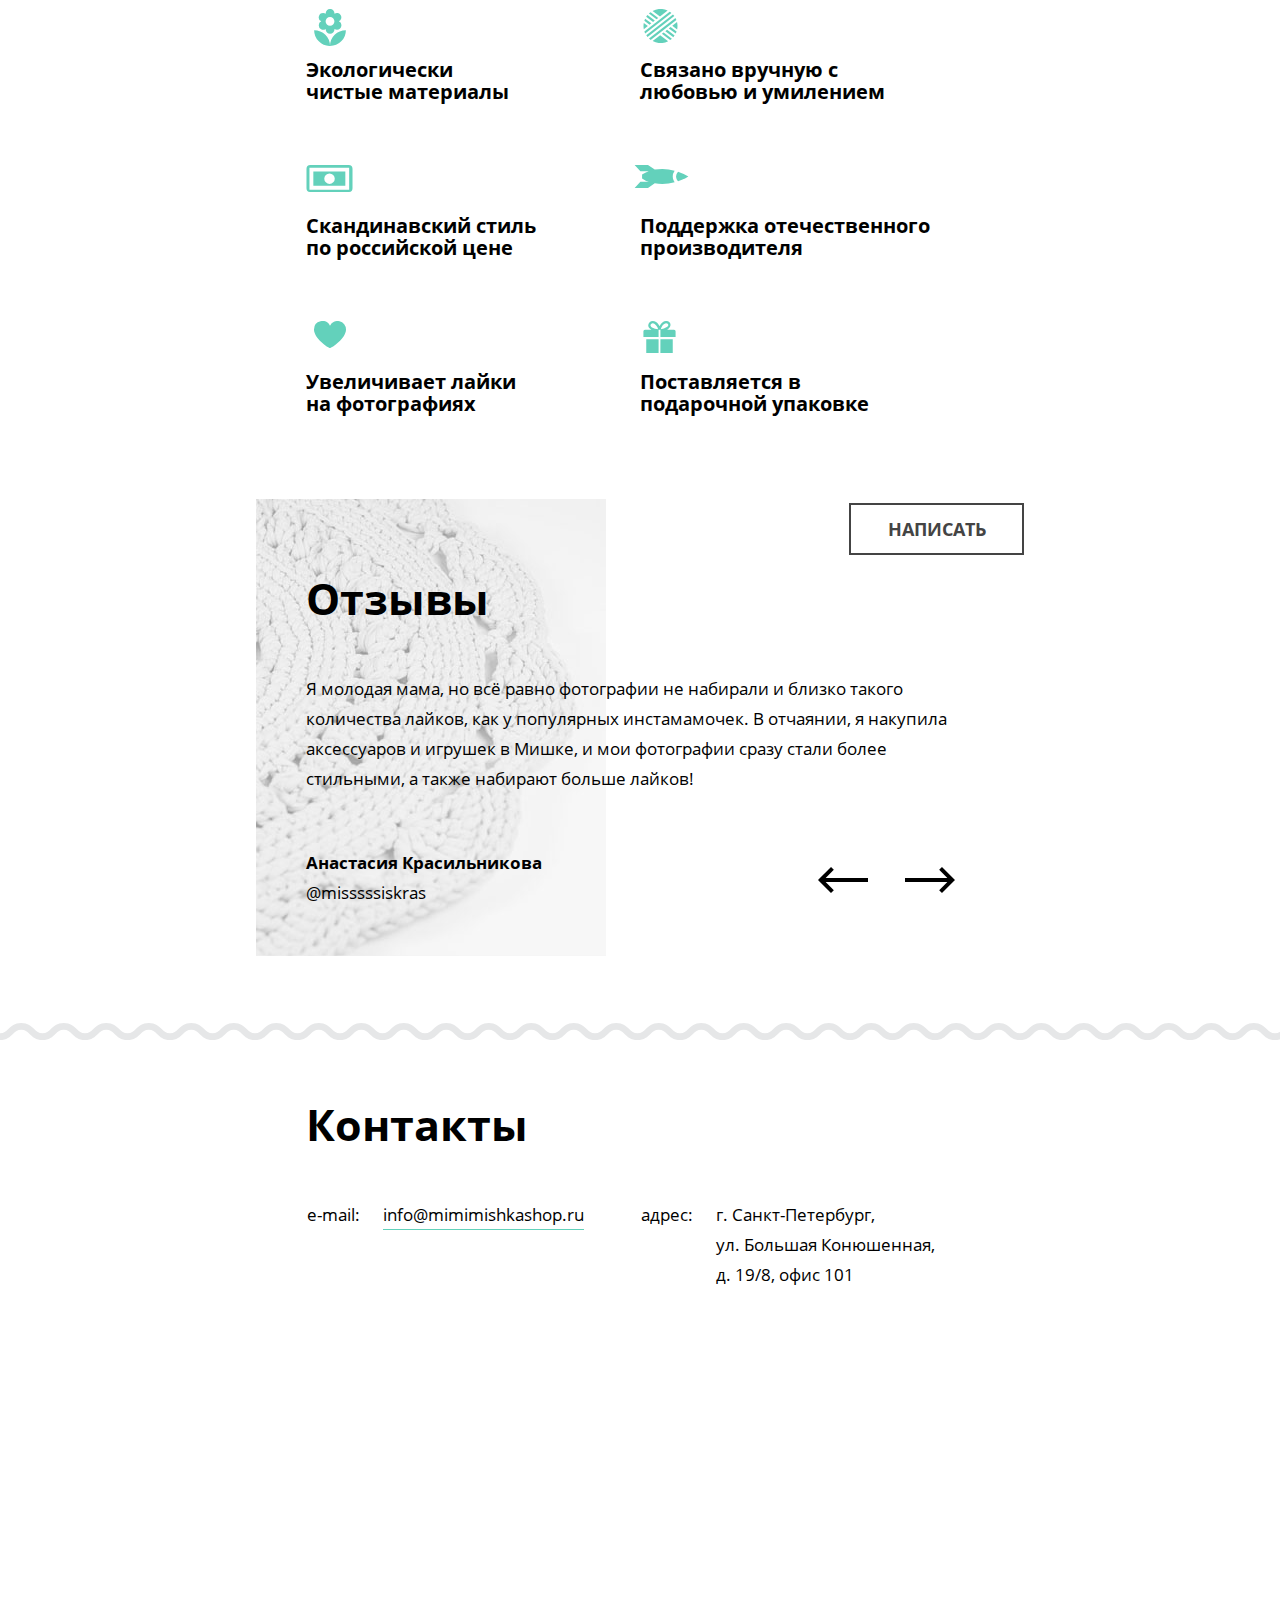
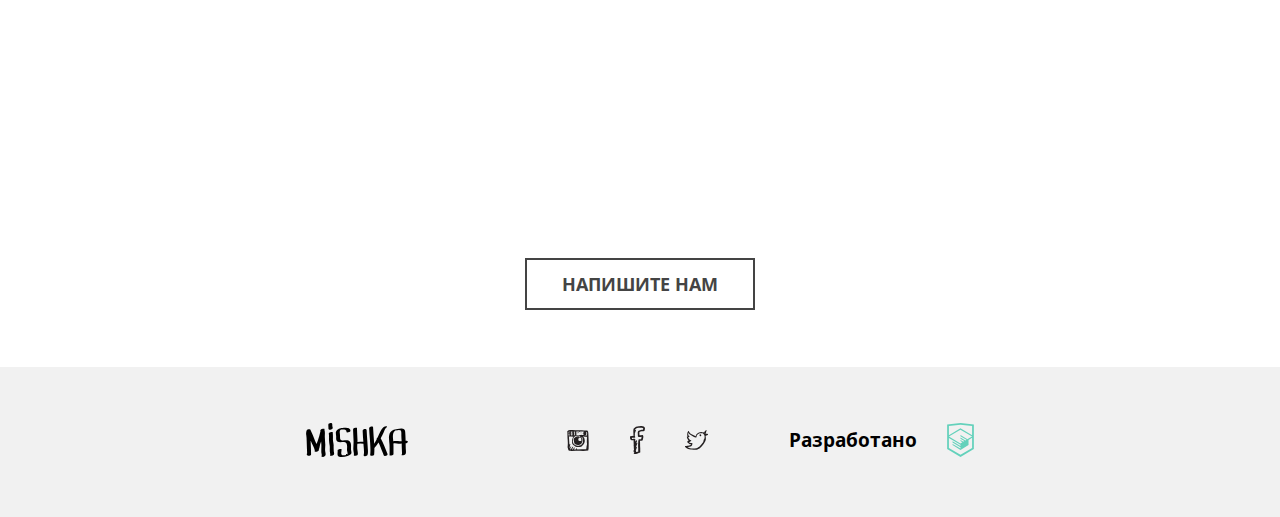
==== commit eff5ceae: "Исправления разметки" ====
--- a/source/index.html
+++ b/source/index.html
@@ -66,16 +66,22 @@
             <h2 class="products__title">
               Милые штуки ручной<br />
               работы для дома
-            </h2>            
-          </div>
-            <ul class="products__list">
-              <li class="products__item products__item--interior">
-                <a class="products__link products__link--interior" href="#">Предметы интерьера</a>
-              </li>
-              <li class="products__item products__item--toy">
-                <a class="products__link products__link--toy" href="#">Детские игрушки</a>
-              </li>
-            </ul>
+            </h2>
+          </div>
+          <ul class="products__list">
+            <li class="products__item products__item--interior">
+              <a class="products__link products__link--interior" href="#">
+                Предметы<br />
+                интерьера
+              </a>
+            </li>
+            <li class="products__item products__item--toy">
+              <a class="products__link products__link--toy" href="#">
+                Детские<br />
+                игрушки
+              </a>
+            </li>
+          </ul>
         </header>
       </section>
       <section class="product-of-week">
@@ -111,7 +117,10 @@
                   type="image/webp"
                   srcset="media/img/triple-set-tablet@1x.webp 1x, media/img/triple-set-tablet@2x.webp 2x" />
                 <source media="(min-width: 768px)" srcset="media/img/triple-set-tablet@1x.jpg 1x, media/img/triple-set-tablet@2x.jpg 2x" />
-                <source media="(max-width: 767px)" type="image/webp" srcset="media/img/triple-set-mobile@1x.webp 1x, media/img/triple-set-mobile@2x.webp 2x" />
+                <source
+                  media="(max-width: 767px)"
+                  type="image/webp"
+                  srcset="media/img/triple-set-mobile@1x.webp 1x, media/img/triple-set-mobile@2x.webp 2x" />
                 <img
                   class="product-of-week__image"
                   src="media/img/triple-set-mobile@1x.jpg"
@@ -164,14 +173,16 @@
               <cite class="reviews__author-name">Анастасия Красильникова</cite>
               <a class="reviews__author-contact" href="#">@misssssiskras</a>
             </blockquote>
+          </div>
+          <div class="reviews__toggles">
             <button class="reviews__previous" type="button">
               <span class="visually-hidden">Предыдущий отзыв</span>
             </button>
             <button class="reviews__next" type="button">
               <span class="visually-hidden">Следующий отзыв</span>
             </button>
-            <a class="reviews__write button" href="#">Написать</a>
-          </div>
+          </div>
+          <a class="reviews__write button" href="#">Написать</a>
         </div>
       </section>
       <section class="contacts">
@@ -195,17 +206,17 @@
               </tr>
             </tbody>
           </table>
-        </div>
-        <p class="contacts__map-container">
-          <iframe
-            src="https://www.google.com/maps/embed?pb=!1m14!1m8!1m3!1d1998.5917263604997!2d30.3217754!3d59.9389166!3m2!1i1024!2i768!4f13.1!3m3!1m2!1s0x4696310fca5afc31%3A0x5f2ac55f567b2400!2sHTML+Academy!5e0!3m2!1sru!2sru!4v1519846753722"
-            width="100%"
-            height="100%"
-            frameborder="0"
-            style="border: 0"
-            allowfullscreen=""></iframe>
-        </p>
-        <a class="contacts__write-us button" href="#">Напишите нам</a>
+          <p class="contacts__map-container">
+            <iframe
+              src="https://www.google.com/maps/embed?pb=!1m14!1m8!1m3!1d1998.5917263604997!2d30.3217754!3d59.9389166!3m2!1i1024!2i768!4f13.1!3m3!1m2!1s0x4696310fca5afc31%3A0x5f2ac55f567b2400!2sHTML+Academy!5e0!3m2!1sru!2sru!4v1519846753722"
+              width="100%"
+              height="100%"
+              frameborder="0"
+              style="border: 0"
+              allowfullscreen=""></iframe>
+          </p>
+          <a class="contacts__write-us button" href="#">Напишите нам</a>
+        </div>
       </section>
     </main>
     <footer class="page-footer">
--- a/source/css/style.css
+++ b/source/css/style.css
@@ -361,7 +361,7 @@
   height: 315px;
   margin: 0;
   margin-bottom: 22px;
-  background-color: #63d1bb;
+  background-color: #e7e7e7;
   overflow: hidden;
 }
 /* Mobile — product-of-week__image */
@@ -389,6 +389,7 @@
 /* Mobile — about__title */
 .about__title {
   margin: 0;
+  margin-bottom: 33px;
   font-size: 25px;
   line-height: 30px;
 }
@@ -396,15 +397,19 @@
 /* Mobile — about__item */
 .about__item {
   position: relative;
-  padding-top: 84px;
+  padding-top: 50px;
+  margin-bottom: 34px;
   font-size: 17px;
   line-height: 20px;
   font-weight: 700;
 }
+.about__item:last-child {
+  margin-bottom: 0;
+}
 .about__item::before {
   position: absolute;
   content: "";
-  top: calc(50% - (60px / 2));
+  top: 0;
   left: 0;
   background-repeat: no-repeat;
 }
@@ -590,16 +595,16 @@
   padding-bottom: 38px;
 }
 /* Mobile — contacts__wrapper */
-/* Mobile — contacts__title */
-.contacts__title,
-.contacts__list {
+.contacts__wrapper {
   -webkit-box-sizing: border-box;
           box-sizing: border-box;
   width: 320px;
   padding: 0 30px;
   margin: 0 auto;
 }
+/* Mobile — contacts__title */
 .contacts__title {
+  margin: 0;
   margin-bottom: 24px;
   font-size: 18px;
   line-height: 30px;
@@ -623,7 +628,7 @@
 .contacts__parameter {
   -webkit-box-sizing: border-box;
           box-sizing: border-box;
-  width: 78px;
+  padding-right: 28px;
   font-weight: 400;
   text-align: left;
   vertical-align: top;
@@ -987,8 +992,12 @@
     background-position: center 0;
   }
   /* Tablet — products__title */
-  .products__title {
-    width: 768px;
+  .products__title,
+  .product-of-week__title,
+  .about__title,
+  .reviews__title,
+  .contacts__title {
+    width: auto;
     font-size: 43px;
     line-height: 50px;
   }
@@ -1009,9 +1018,10 @@
   .products__item {
     width: 334px;
     padding: 26px 36px;
+    padding-bottom: 44px;
   }
   .products__item:hover {
-    padding-bottom: 31px;
+    padding-bottom: 49px;
   }
   /* Tablet — products__link */
   .products__link {
@@ -1025,10 +1035,282 @@
   .products__link--toy::after {
     top: calc(50% - (52px / 2));
   }
+  /* Tablet — product-of-week */
+  .product-of-week {
+    padding-top: 32px;
+    padding-bottom: 70px;
+  }
+  .product-of-week::after {
+    height: 17px;
+  }
+  /* Tablet — product-of-week__wrapper */
+  .product-of-week__wrapper,
+  .about__wrapper,
+  .reviews__wrapper,
+  .contacts__wrapper,
+  .page-footer__wrapper {
+    width: 768px;
+    padding: 0 50px;
+  }
+  /* Tablet — product-of-week__title */
+  .product-of-week__title {
+    padding-bottom: 0;
+    margin-bottom: 49px;
+  }
+  .product-of-week__title::after {
+    content: "Товар\0aнедели";
+    top: 14px;
+    left: auto;
+    right: 28px;
+    bottom: auto;
+    line-height: 17px;
+    text-align: center;
+    white-space: pre;
+  }
+  /* Tablet — product-of-week__container */
+  .product-of-week__container {
+    display: grid;
+    grid-template-columns: 1fr 1fr;
+    -webkit-column-gap: 43px;
+       -moz-column-gap: 43px;
+            column-gap: 43px;
+    grid-template-areas: "description image" "table image" "price image" "order image";
+  }
+  /* Tablet — product-of-week__description */
+  .product-of-week__description {
+    margin-bottom: 36px;
+    font-size: 17px;
+    line-height: 30px;
+    grid-area: description;
+  }
+  /* Tablet — product-of-week__list */
+  .product-of-week__list {
+    margin-bottom: 53px;
+    grid-area: table;
+  }
+  /* Tablet — product-of-week__image-wrapper */
+  .product-of-week__image-wrapper {
+    width: 333px;
+    height: auto;
+    margin-top: 9px;
+    margin-bottom: 0;
+    grid-area: image;
+  }
+  /* Tablet — product-of-week__price */
+  .product-of-week__price {
+    margin-bottom: 35px;
+    font-size: 20px;
+    grid-area: price;
+  }
+  /* Tablet — product-of-week__button */
+  .product-of-week__button {
+    width: 100%;
+    grid-area: order;
+  }
+  /* Tablet — about */
+  .about {
+    padding-top: 47px;
+    padding-bottom: 84px;
+  }
+  /* Tablet — about__wrapper */
+  /* Tablet — about__title */
+  .about__title {
+    margin-bottom: 52px;
+  }
+  /* Tablet — about__list */
+  .about__list {
+    display: -webkit-box;
+    display: -ms-flexbox;
+    display: flex;
+    -ms-flex-wrap: wrap;
+        flex-wrap: wrap;
+  }
+  /* Tablet — about__item */
+  .about__item {
+    width: 334px;
+    margin-bottom: 62px;
+    font-size: 20px;
+    line-height: 22px;
+  }
+  .about__item--ecological {
+    -webkit-box-ordinal-group: 2;
+        -ms-flex-order: 1;
+            order: 1;
+  }
+  .about__item--price {
+    -webkit-box-ordinal-group: 4;
+        -ms-flex-order: 3;
+            order: 3;
+  }
+  .about__item--like {
+    margin-bottom: 0;
+    -webkit-box-ordinal-group: 6;
+        -ms-flex-order: 5;
+            order: 5;
+  }
+  .about__item--handmade {
+    -webkit-box-ordinal-group: 3;
+        -ms-flex-order: 2;
+            order: 2;
+  }
+  .about__item--support {
+    -webkit-box-ordinal-group: 5;
+        -ms-flex-order: 4;
+            order: 4;
+  }
+  .about__item--gift {
+    -webkit-box-ordinal-group: 7;
+        -ms-flex-order: 6;
+            order: 6;
+  }
+  /* Tablet — reviews */
+  .reviews {
+    padding-bottom: 84px;
+  }
+  .reviews::after {
+    height: 17px;
+  }
+  /* Tablet — reviews__wrapper */
+  .reviews__wrapper {
+    position: relative;
+    padding-top: 75px;
+    background-image: url("../media/img/review@1x.jpg");
+    background-repeat: no-repeat;
+    background-position: left;
+    background-size: auto 100%;
+  }
+  /* Tablet — reviews__title */
+  .reviews__title {
+    margin-bottom: 50px;
+  }
+  /* Tablet — reviews__list */
+  /* Tablet — reviews__item */
+  .reviews__item {
+    padding-bottom: 18px;
+  }
+  /* Tablet — reviews__author-text */
+  .reviews__author-text {
+    margin-bottom: 57px;
+    font-size: 17px;
+  }
+  /* Tablet — reviews__previous */
+  /* Tablet — reviews__next */
+  .reviews__previous,
+  .reviews__next {
+    position: absolute;
+    width: 69px;
+    margin: 0;
+    right: 69px;
+    bottom: 50px;
+    border: none;
+  }
+  .reviews__previous::before,
+  .reviews__next::before {
+    left: 0;
+  }
+  .reviews__previous {
+    right: 137px;
+  }
+  /* Tablet — reviews__write */
+  .reviews__write {
+    position: absolute;
+    width: 175px;
+    top: 4px;
+    right: 0;
+  }
+  /* Tablet — contacts */
+  .contacts {
+    padding-top: 60px;
+    padding-bottom: 57px;
+  }
+  /* Tablet — contacts__wrapper */
+  /* Tablet — contacts__title */
+  .contacts__title {
+    margin-bottom: 49px;
+  }
+  /* Tablet — contacts__list */
+  .contacts__list {
+    margin-bottom: 55px;
+  }
+  /* Tablet — contacts__body */
+  .contacts__body {
+    display: -webkit-box;
+    display: -ms-flexbox;
+    display: flex;
+  }
+  /* Tablet — contacts__item */
+  .contacts__item {
+    width: 334px;
+    margin-bottom: 0;
+    font-size: 17px;
+  }
+  .contacts__item:last-child {
+    margin-right: 0;
+  }
+  /* Tablet — contacts__parameter */
+  .contacts__parameter {
+    width: auto;
+    padding-right: 22px;
+  }
+  /* Tablet — contacts__map-container */
+  .contacts__map-container {
+    margin-bottom: 55px;
+  }
+  /* Tablet — contacts__write-us */
+  .contacts__write-us {
+    width: 230px;
+  }
+  /* Tablet — page-footer */
+  .page-footer {
+    padding-top: 56px;
+    padding-bottom: 60px;
+  }
+  /* Tablet — page-footer__logo-link */
+  .page-footer__logo-link {
+    display: block;
+    width: 102px;
+    height: 34px;
+  }
+  .page-footer__logo-link:hover .page-footer__link-icon {
+    fill: #46c1ae;
+  }
+  .page-footer__logo-link:active .page-footer__link-icon {
+    opacity: 0.3;
+  }
+  /* Tablet — page-footer__link-icon */
+  .page-footer__link-icon {
+    -webkit-transition: fill 0.2s, opacity 0.2s;
+    transition: fill 0.2s, opacity 0.2s;
+  }
+  /* Tablet — page-footer__wrapper */
+  .page-footer__wrapper {
+    display: -webkit-box;
+    display: -ms-flexbox;
+    display: flex;
+  }
+  /* Tablet — page-footer__social */
+  .page-footer__social {
+    width: auto;
+    padding: 0;
+    margin: 0;
+    margin-left: 153px;
+    border-bottom: none;
+  }
+  /* Tablet — social-list__item */
+  .social-list__item {
+    margin-right: 25px;
+  }
+  /* Tablet — page-footer__copyright */
+  .page-footer__copyright {
+    margin-left: auto;
+  }
   /* Tablet Retina */
 }
 @media (min-width: 768px) and (-webkit-min-device-pixel-ratio: 1.5), (min-width: 768px) and (min-resolution: 144dpi), (min-width: 768px) and (min-resolution: 1.5dppx) {
   .products__title-wrapper {
     background-image: url("../media/img/hero-tablet@2x.jpg");
   }
-}
+  .reviews__wrapper {
+    background-image: url("../media/img/review@2x.jpg");
+  }
+}
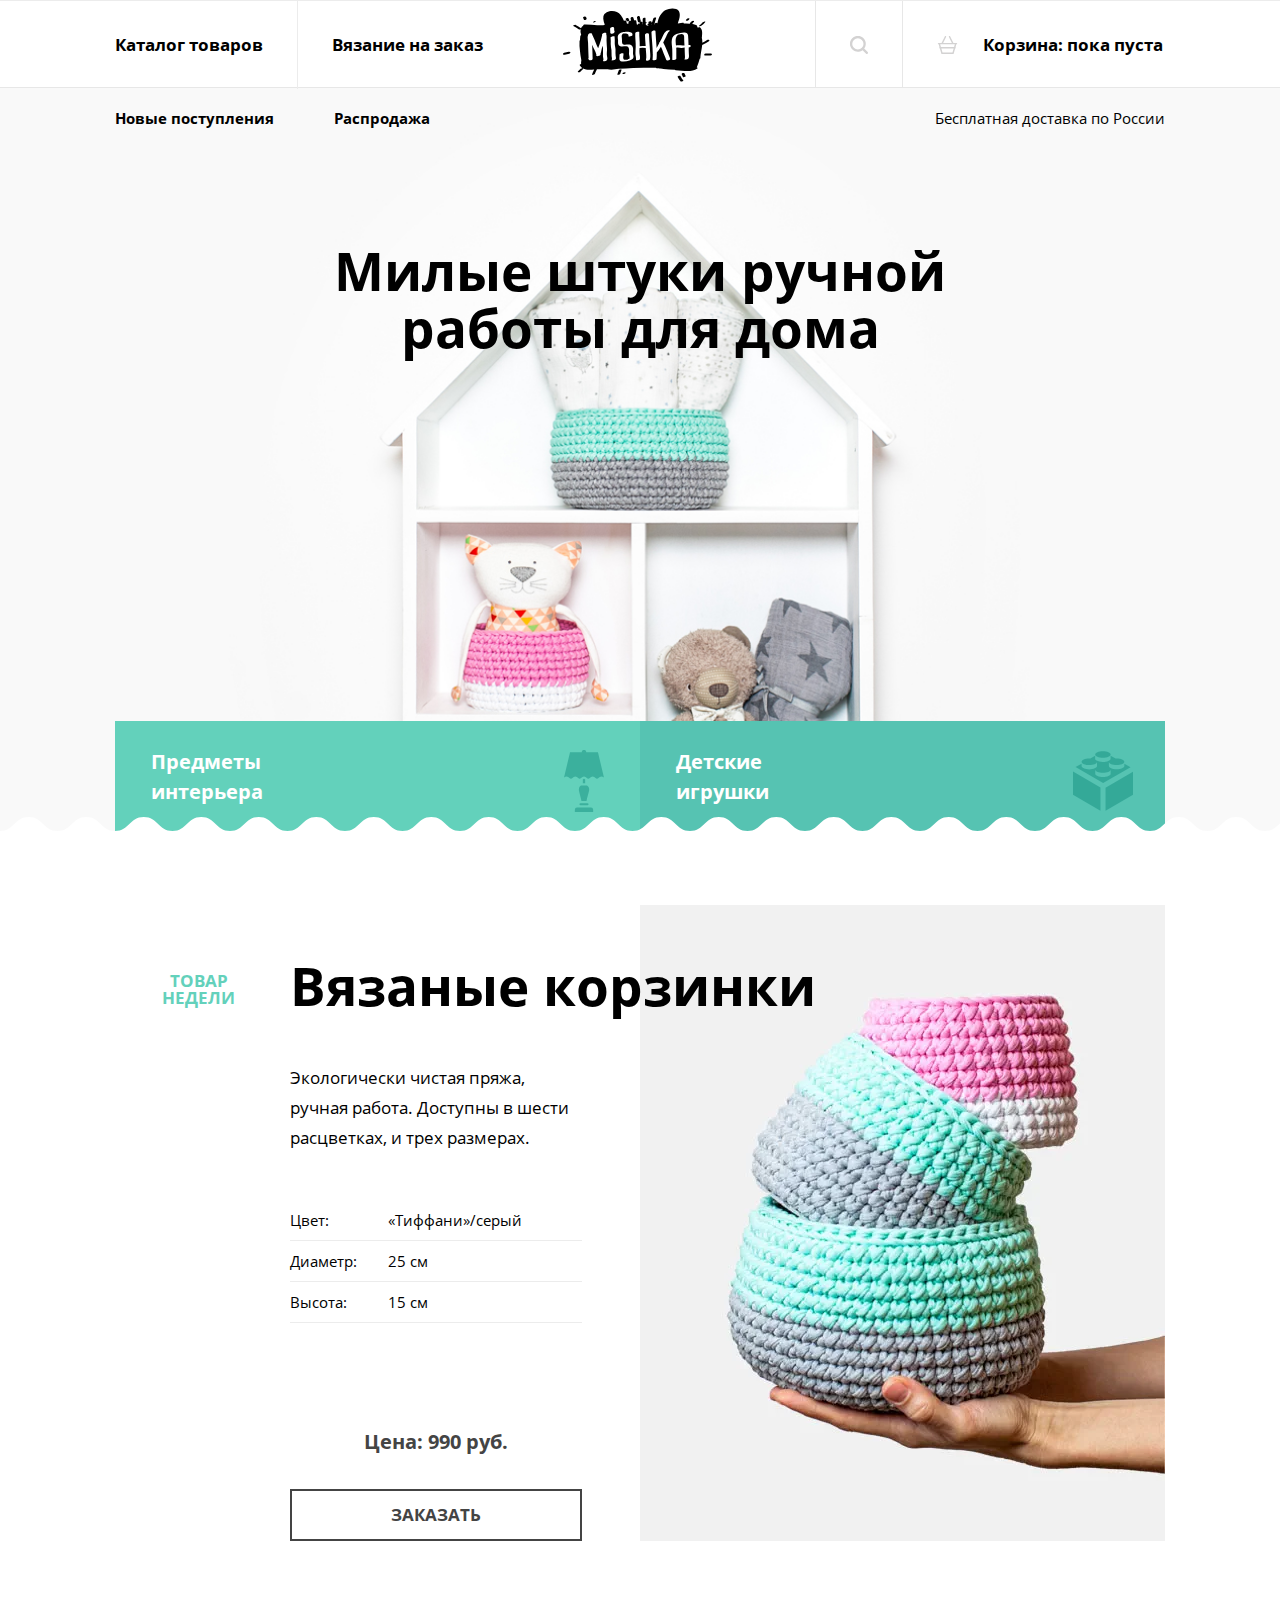
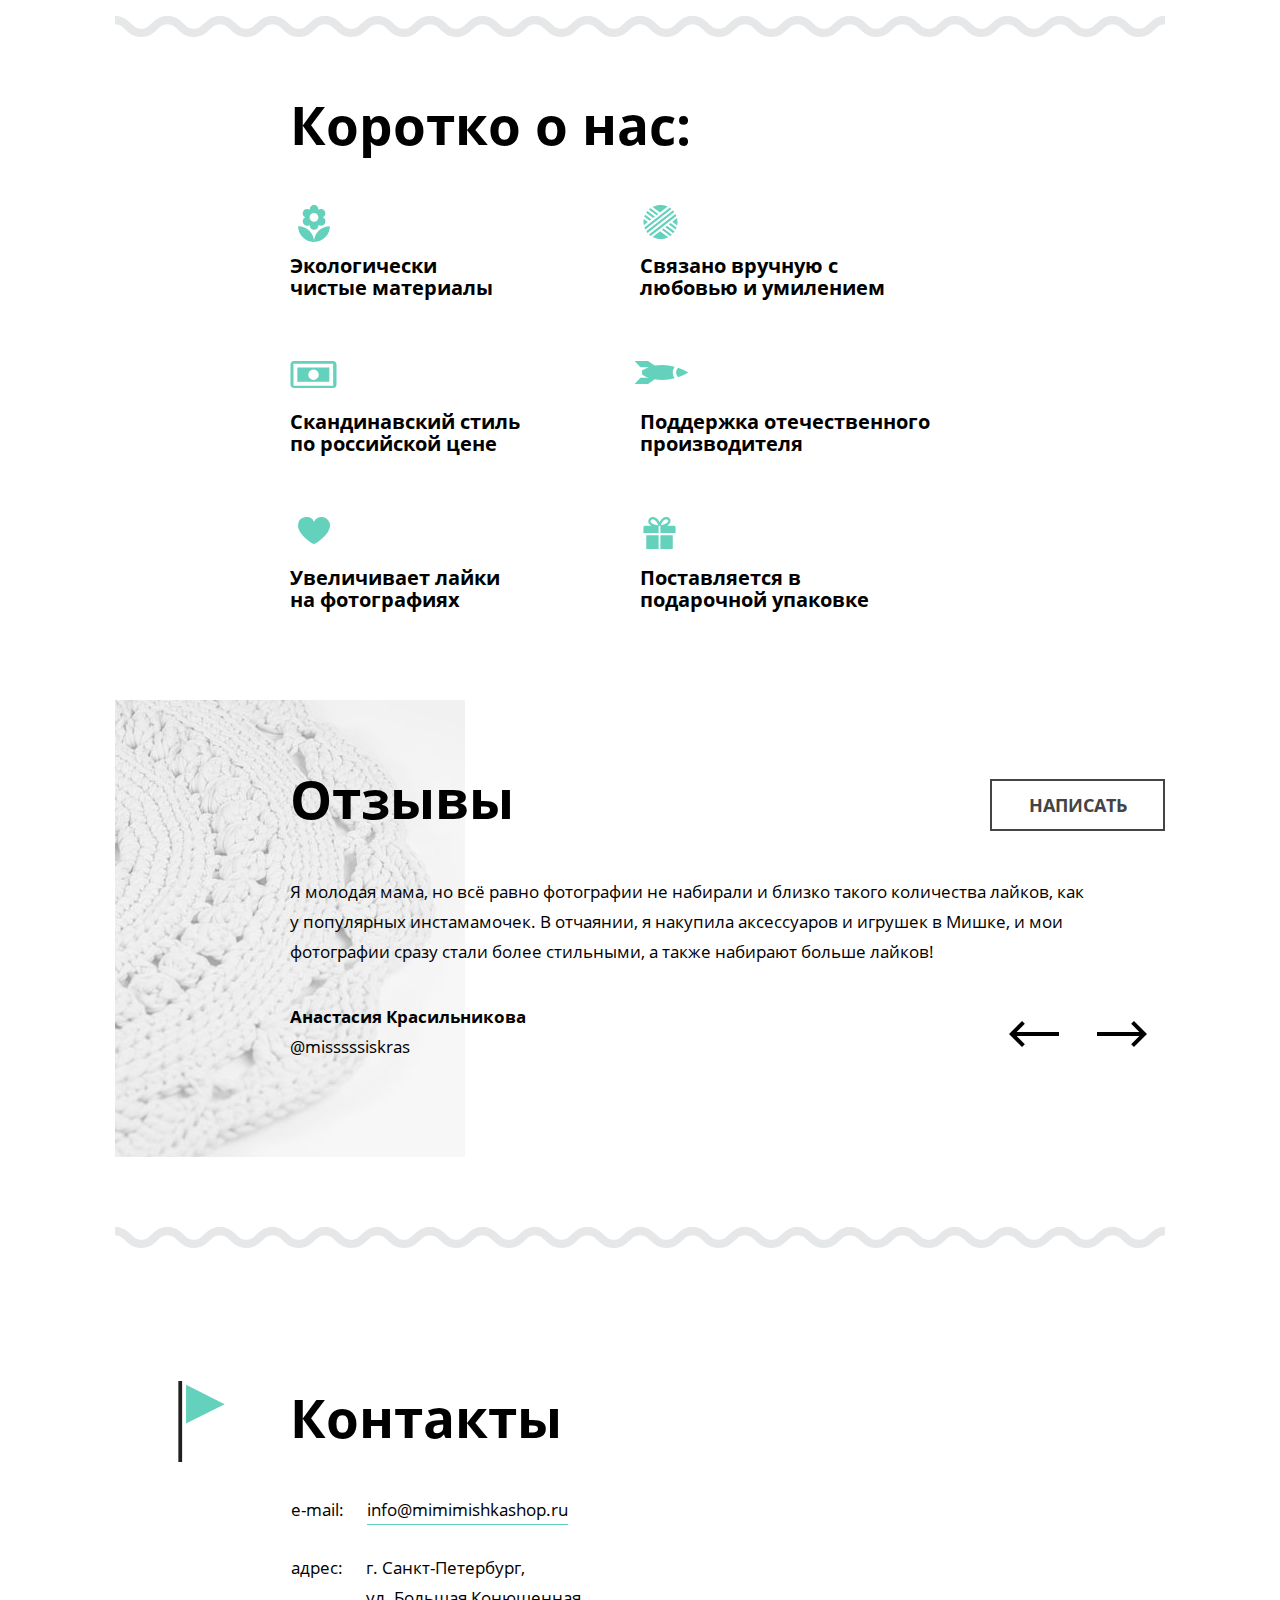
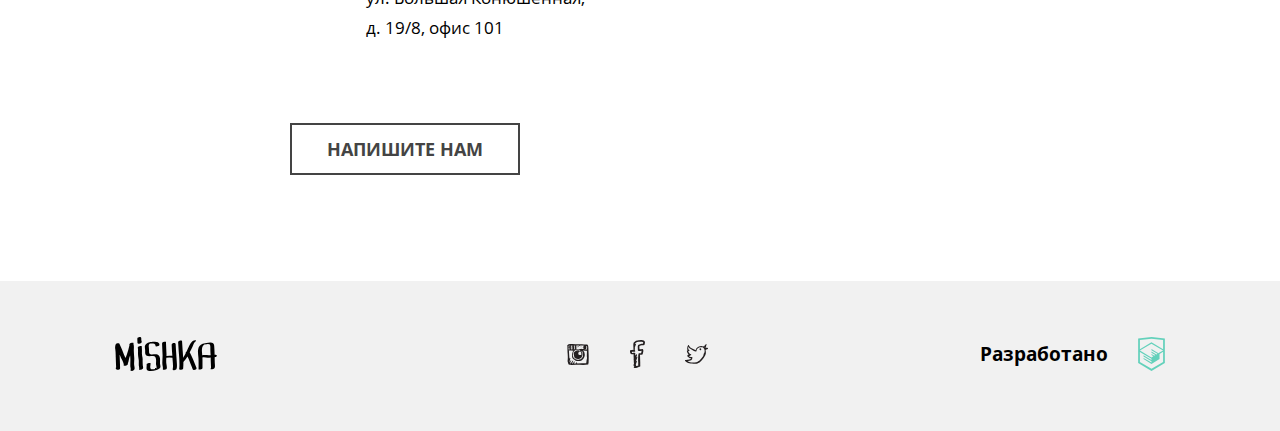
==== commit 91389bcf: "Правки разметки" ====
--- a/source/index.html
+++ b/source/index.html
@@ -8,6 +8,36 @@
     <title>Mishka — Главная</title>
   </head>
   <body>
+    <svg id="icons" style="display: none">
+      <symbol id="logo-footer" viewBox="0 0 101.63 33.95">
+        <path
+          d="M19.15 21.45c-.08-2.68-.51-5.35-.48-8 0-2.17.39-4.41-.36-6.49a4.46 4.46 0 01.14-.71c.19-1-3.27-.49-3.81.46a.86.86 0 00-.37 1l.1.26a78.19 78.19 0 01-2.62 9.41c-.4 1.19-.89 2.35-1.3 3.53a35.66 35.66 0 01-1.65-3.46C7.43 14 6.19 10.55 4.52 7.25c.19-1.53-3.2-1.37-3.87 0a8.64 8.64 0 00-.44 5.21 45.24 45.24 0 01.38 6.11c0 4 .36 7.94.42 11.92a1 1 0 00-.1 1.41 3.08 3.08 0 00.57.55c.9.72 3.5.11 3.5-1.27 0-4.13-.32-8.23-.43-12.36v-1.21l.17.43a33.8 33.8 0 002.19 4.65 21.46 21.46 0 011.8 4.68.77.77 0 00-.23.71.34.34 0 00.25.36c.64.55 1.84.27 2.51 0a6.07 6.07 0 00.83-.42c.35-.21.88-.68.73-1.16l-.09-.28a24.34 24.34 0 001-3.93A24.91 24.91 0 0115 18.52c.05.62.11 1.24.16 1.86.2 2.55 0 5.07 0 7.63a11.7 11.7 0 00.22 2.46 10.55 10.55 0 01.28 1.89.78.78 0 00.34 1.42 3.32 3.32 0 002.78-.78c1.2-1.11.63-2.84.36-4.24-.47-2.31.08-4.93.01-7.31zM27.51 22.12c-.07-2-.77-3.86-.77-5.87a48.66 48.66 0 00-.15-6.89c-.11-.73-4.06.1-3.92 1a38.87 38.87 0 01.16 6.35 39.16 39.16 0 00.73 5.9c.27 2-.08 4.16.15 6.21.11 1 .75 2.74.09 3.58-.42.53 1.47.34 1.55.33a3.86 3.86 0 002.3-1c.65-.83.2-2.43 0-3.36a54.62 54.62 0 01-.14-6.25zM43.84 18.8C41.78 16 38 18 35.28 17.26c-1.38-.39-1.39-2.27-1.39-3.4a35.22 35.22 0 00-.27-4.15 3.4 3.4 0 01.75-2.9 4.38 4.38 0 01.81-.34 8.23 8.23 0 011.07-.09c1.55-.07 4.61.23 4 2.48-.27 1 3.6.43 3.88-.64 1.21-4.6-7.28-3.71-9.69-3.08-2.21.59-4.65 1.84-4.78 4.4a36 36 0 00.34 3.59c.06 1.39-.2 2.78.29 4.12 1.08 3 5.52 1.58 7.78 1.75 3.85.29 2.7 5.47 2.75 7.88 0 1.29 1.18 3.43.21 4.51-.6.66-2 .7-2.79.77s-2.2.31-2.74-.46c-1-1.42.09-3.8-.12-5.42-.12-.92-4.07-.1-3.92 1 .34 2.63-1.4 6.14 2.4 6.6a18.09 18.09 0 007.5-.93 8.85 8.85 0 003.24-1.79c1-.94.69-2.35.42-3.55-.69-2.88.72-6.24-1.18-8.81zM61.17 18.61c-.12-3.78-.69-7.51-.71-11.3 0-2-4-1.31-4 .34 0 3.61.5 7.17.68 10.76v.22c-2 0-3.9.18-5.85.25.2-4.63-.61-9.23-.43-13.86 0-.58-3.87-.09-3.92 1-.17 4.47.59 8.91.45 13.39-.06 2.14-.24 4.26-.26 6.4a21.72 21.72 0 00.33 3.26 8.32 8.32 0 01.18 3.32c-.24.77 3.56.29 3.86-.69.54-1.78-.22-4-.41-5.84a31 31 0 01.08-5.25 29.73 29.73 0 016.08 0q.13 2.07.32 4.13c.11 1.16.18 2.31.2 3.48a10.62 10.62 0 01-.22 3.46c-.77 2.06 3.15 1.89 3.72.36.7-1.87.5-4.2.38-6.16-.08-2.39-.41-4.82-.48-7.27zM78.1 23.09a73.73 73.73 0 00-3.62-7.8c1-1.95 2-3.9 2.93-5.89.83-1.81 1.45-3.82 3.08-5.09.57-.45.55-.9-.25-1a4.44 4.44 0 00-2.77.74 10.74 10.74 0 00-3.2 4.27c-.93 2.05-1.9 4.06-2.91 6.08l-.22.44a1.14 1.14 0 00-.64 1.27c-.79 1.56-1.6 3.12-2.5 4.61-.3-5.53-1-11.06-1.15-16.6 0-1.27-4-.48-3.92 1 .24 6.87 1.22 13.72 1.29 20.59-.3.31-.19.49.05.6 0 1.75-.06 3.5-.21 5.25-.47.75.46 1.14 1.08 1.14h.1c.74 0 2.63-.35 2.72-1.36.19-2.1.25-4.2.23-6.29a31.36 31.36 0 004.06-5.63 29.36 29.36 0 012 4.58c.86 2.74 2.3 5.26 3.13 8 .54 1.81 4.46.74 3.92-1-.9-2.65-2.3-5.2-3.2-7.91zM101.6 18.45c-.21-.83-1.37-.85-2.27-.77v-1c-.12-2.66-.16-5.38-.39-8-.21-2.46-1.58-3.34-4-3.25a24.28 24.28 0 00-7.48 1.4 7 7 0 00-4.56 5.68c-.55 3 .24 6.22.37 9.25.15 3.5.07 7 .06 10.52 0 .57 3.92 0 3.92-1V23c0-.82-.05-1.63-.1-2.44 1.37-.59 3.69 0 5.05.14a15.29 15.29 0 003.24-.29c0 2.31.11 4.63.2 6.94 0 1.18.48 3.53-.35 4.51-.44.52 1.48.34 1.55.33a4 4 0 002.3-1c.95-1.12.46-3.79.4-5.13-.08-1.91-.1-3.82-.14-5.74 1.15-.32 2.42-1.02 2.2-1.87zM87 18.3c-.1-1.25-.22-2.49-.3-3.74-.16-2.33.12-5.58 2.29-7a7.14 7.14 0 012.35-.44 3.67 3.67 0 012.83.19c1.21.8.91 3.66.91 4.87 0 2 .21 4 .31 6a13.68 13.68 0 01-1.68.08c-2.31-.05-4.56-.41-6.71.04zM24.12 6.65a3.16 3.16 0 001.48-.52l.25-.13c.52-.34 1-.83.73-1.36a7.72 7.72 0 01-.42-3.41c0-1-1-1.25-1.78-1.17s-2.17.53-2.17 1.47a16.06 16.06 0 00.11 3 2.56 2.56 0 00-.1.36.69.69 0 00.14.59v.46a.9.9 0 00.43.53 2.18 2.18 0 001.33.18z" />
+      </symbol>
+      <symbol id="instagram-icon" viewBox="0 0 21.77 21.33">
+        <path
+          d="M21.77 12.15c0-2.39-.34-4.79-.3-7.13 0-.79-.09-1.54-.15-2.28a5.29 5.29 0 01-.15-1.06c-.27-.18-.23-.68-.47-.85C20.28.6 19.5.72 19 .61S17.7.49 17.06.45c-1.94-.1-4-.08-6-.08A43.25 43.25 0 015.37 0h-2.2c-.1 0-.11.1-.23.08a9.25 9.25 0 00-1.59.3 2.81 2.81 0 01-.68.3c-.15.2-.52.15-.62.38s.18.45 0 .61v.91c.17.13 0 .58.08.83v1c0 1.28.13 2.4.08 3.72a38.7 38.7 0 01.08 9.41 14.11 14.11 0 01.46 1.75 7.61 7.61 0 00.68 1.52 6.73 6.73 0 001.9.23 4.34 4.34 0 001.14.3c2.84-.21 5.5-.15 8.43-.23a34.61 34.61 0 008.28-.23c.2-.13.13-.53.23-.76-.06-.38.21-.45.23-.76.11-2.36.14-4.79.13-7.21zm-13-6.22a9.43 9.43 0 012.43-.3 10.79 10.79 0 011.9.46c.12.18-.24.55.15.68v.08c.06 0 .15 0 .15.08a1.92 1.92 0 011.06.38c.45.05.54.48 1.14.38a2.18 2.18 0 00-.08.83 11.88 11.88 0 01.3 4.25 1.86 1.86 0 00-.3.68c-.31.32-.48.79-.84 1.06a1.08 1.08 0 01-.45.53c-.12.21-.21.45-.46.53s-.58 0-.83-.08a3.44 3.44 0 00-1.21.61c-.82-.1-1.65-.17-2.43-.3a1.94 1.94 0 00-.83-.3 2 2 0 00-.83-.5c-.1-.13-.34-.12-.46-.23s-.23-.23-.46-.23c-.12-.41-.44-.62-.53-1.06a5.55 5.55 0 01-.46-1.21 13.41 13.41 0 01.38-3.8c.35-.59.78-1.09 1.14-1.67.25 0 .37-.09.38-.3.31.05.43-.07.68-.08s.28-.36.47-.5zM7.11 3.19A3.27 3.27 0 017 2.13c0-.28.28-.28.3-.53 0-.07-.09-.06-.15-.08.13-.15.7-.1.83 0 .13.54-.35.46-.53.68 0 .17.32 0 .46.08 0 .85-.06 1.5 0 2.2h-.42c0 .23.23.23.46.23-.06.29.09.36.08.61-.23.15-.72 0-1.06.08-.11-.6.23-1.4.14-2.21zm-.68-1.6c.09 0 .13 0 .15.08.18.25 0 .68-.08.91-.17-.18-.02-.68-.07-.99zm.15 1.82c-.13-.07-.17-.24-.15-.46.13.05.17.25.15.47zm0 1.37c-.06.14-.08 0-.08-.15s.09.05.08.15zM6.43 5c.17 0 .08.22.23.23 0 .19-.28.18-.38.08s.11-.19.15-.31zM4.08 3.79c0-.11 0-.21-.08-.23-.07-.73.13-1.41 0-2 .25-.15.77 0 1.14-.08v1.18a.49.49 0 01-.38.08c-.05.28.32.13.38.3a9.3 9.3 0 00.15 2.43c-.57-.06-.91.11-1.44.08.1-.61 0-1.43.53-1.59-.01-.15-.26-.06-.3-.17zm-.53 0c-.2 0-.22-.53-.08-.61.33.01.25.51.08.61zm-.15 1a3.67 3.67 0 00.08-.68c.22 0 .25.76-.09.67zm.23-2c-.26.05-.27-.27-.15-.38s.26.21.14.32zm0-1.14c0 .16-.05.2-.08.3-.18 0-.08-.22-.23-.23.02-.15.19-.11.3-.13zm-.24 3.66c.15 0 .11.34-.08.23a.36.36 0 00.08-.23zm-.68-3.72c0 .26-.44.32-.38 0zm-1 .08c0 .22-.33.18-.38.38-.2-.17.1-.47.39-.38zm-.46.76L2 1.82c0-.12.07-.13.08-.23h.23c.1.38-.26.3-.3.53s-.07.13-.08.23a4.67 4.67 0 01.08 1c-.27 0-.28.28-.61.23-.03-.44-.19-.69-.13-1.15zm.08 3.26V4.1c.2-.18.4-.36.61-.53.29.49.18 1.39.46 1.9-.27.15-.74.11-1.06.22zm18.23 11.09a21.35 21.35 0 01-.38 2.81c-2.89.12-6 0-8.88.15-.2 0-.27 0-.23-.23-.25 0-.26.25-.53.23.2-.34.44-.9.15-1.29-.8 0-.8.82-1.14 1.29-.69-.05-1.14.13-1.82.08.18-.71.75-1 .91-1.75-.39-.55-1 .14-1.21.45-.2.48-.56.81-.76 1.29h-1c.24-.47.49-.93.76-1.37s.62-.74.68-1.37c-.16-.28-.42 0-.68 0-.12.18-.27.33-.38.53a8.63 8.63 0 00-.68 1.14c-.18.21-.33 0-.53.23-.39.27-.58.74-1 1-.17-.06 0-.36.15-.38 0-.18-.1-.55.08-.61a2.41 2.41 0 01.38-.91c.12-.74.52-1.2.68-1.9-.56.1-.67.64-1 1a7.29 7.29 0 00-.68 1.29c-.17-.13 0-.58-.08-.84.12-.59.3-1.12.38-1.75A2.61 2.61 0 003 15a.71.71 0 00-.08-.76.54.54 0 00-.45.3c-.19 0-.19.51-.3.3 0-2.59-.45-4.81-.46-7.44 0-.33-.18-.42-.23-.68 1.63 0 3.12.09 4.78.23a3.45 3.45 0 01-.3.38 1.88 1.88 0 00-.38.3A12.67 12.67 0 005 13.82a4.39 4.39 0 001 1.44c.91.49 1.63 1.15 2.51 1.67a14.15 14.15 0 005.54 0 4.32 4.32 0 00.68-.38c1.36-1.24 2.75-2.46 3-4.86v-1.37a4.93 4.93 0 00-1.75-3.64c.33-.22 1.1 0 1.67.08a5.8 5.8 0 00.68 0 8.77 8.77 0 011.44 0c.14.19.11.54.23.76-.06 1.68-.19 3.3-.15 5.09.1.45.13 1 .23 1.44a17 17 0 01-.52 2.73zm.38-11.16c-.64-.12-1.23-.28-1.9-.38.07-.33.8 0 1-.23.38-.22.29-.92.3-1.52a5 5 0 00.08-1.06C19 1.48 17.63 2 16.53 2a6 6 0 00-.3 2.66c.17.49 1 .29 1.52.46-.14.33-.69.06-1 .08s-.71-.05-1-.15c-2.29.08-4.28 0-6.53.15a17.2 17.2 0 00-.08-3.64h3.11c-.34.36-.91.51-1.29.84a3.15 3.15 0 00-1.14.91c.25.13.54-.25.76-.38s.48-.38.83-.46a5.9 5.9 0 011.67-.91 3.54 3.54 0 011 .08c1.28 0 2.46.13 3.8.08a13 13 0 012 .3 7.11 7.11 0 01.3.91 25.58 25.58 0 01-.24 2.69zM14.1 1.9c.11 0 0-.09 0 0zm0 0a3.26 3.26 0 00-1.37.68 3.31 3.31 0 001.37-.68zm1.06.61c.11 0 0-.09 0 0zm-1.75.91a6 6 0 001.75-.91c-.44 0-.59.32-1 .38-.16.21-.59.25-.74.53zm-.68-.84c-.11 0 0 .09 0 0zm-.73.61c.11 0 0-.09 0 0zm0 .07c.06 0 .07 0 .08-.08s-.08.04-.08.08zm-.08.08c.06 0 .07 0 .08-.08s-.1.03-.1.08zm-.83.61a2.06 2.06 0 00.83-.61 2 2 0 00-.86.61zm2.28 1c.53 0 .75-.42 1.21-.53.28-.3.78-.38 1-.76-.56 0-.77.4-1.22.53-.36.28-.79.4-1.02.74zm-2.28-1c-.32-.07 0 .23 0 0zm-.53.38s.12 0 .08-.08-.15.04-.11.08zm2.81.61c-.11 0 0 .09 0 0zM12.2 6.76c-.22-.23-.68-.23-1-.38a5.32 5.32 0 00-1.75.23l-.91.45a4.08 4.08 0 01-.76.53c-.21.22-.35.51-.68.61 0 .22-.17.28-.3.38s-.09.31-.23.38 0 .29-.08.3a18.36 18.36 0 00.68 4.18c.29.62 1 .85 1.44 1.29a6.32 6.32 0 002.13.53 3.19 3.19 0 01.91-.08 5.09 5.09 0 002.81-1.44 1.58 1.58 0 01.45-.68c-.25-.67.29-1.1.46-1.6A8.52 8.52 0 0014.78 8c-.26-.58-.92-.75-1.37-1.14-.06 0-.15 0-.15-.08a1.36 1.36 0 00-1.06-.02zm-3.42 4.32c-.11-.06-.11-.24-.15-.38.26-.07.12.24.15.38zm.08.3c0-.12.08 0 .08.08s-.08.01-.08-.07zm.46-2.05c0-.09.08 0 .08 0s-.08.05-.08.01zM11 7.21c-.2.26 0 .58.08.84-.32-.05-.59-.89-.08-.84zm.38 3.95s.05-.1.08-.08-.07.1-.09.08zm.74 2.84c0-.11.07 0 .15 0a.08.08 0 01-.15 0zm2.2-2.58c-.23-.06-.14.21-.38.15a1.57 1.57 0 01.23-.46c.14.07.18.18.16.35zm-1.14-3.8a2.75 2.75 0 01.61.38 2 2 0 00.38.53 20.57 20.57 0 01.15 2.35c-.26.1-.44.27-.68.38a4.44 4.44 0 01-1.9-.46c-.17-.26-.36-.5-.53-.76V9a4.2 4.2 0 00.46-.61c.23-.13.51-.2.45-.61a.38.38 0 01-.12-.19c.16 0 .25.16.38.23.37.02.46-.2.81-.15z" />
+      </symbol>
+      <symbol id="facebook-icon" viewBox="0 0 14.96 27.72">
+        <path
+          d="M11.66 5.19a6.68 6.68 0 002.68-.3 8.12 8.12 0 00.62-3c-.19 0-.06-.34-.21-.4s-.28-.19-.31-.4c-.28-.16-.46-.42-.72-.6L11.56 0A13.56 13.56 0 009 .11 6.62 6.62 0 003.72 2.5c0 .08 0 .2-.1.2-.62 1.59-.13 3.62-.21 5.58.1.44.11 1 .2 1.39a18.82 18.82 0 01-3.4.5c-.31.33-.21 1.09-.21 1.7a15 15 0 00.41 1.59 3.53 3.53 0 00.83.5c.06 0 .07.08.1.1.51.27 1.45 0 2.27.1-.14 2 .26 3.92 0 5.68 0 .33.29.38.21.8A8.25 8.25 0 004 23.33a2.63 2.63 0 00-.41 1.79c.12 0 .11.16.1.3-.07.47.64.17.52.7.16.46-.43.18-.41.5v.9a6 6 0 002.27.2c.91-.42 2.19-.48 2.79-1.2a1.28 1.28 0 001.24-.2c0-.32.27-.33.21-.7s-.17-.5-.1-.9v-2.89c-.21-2.29 0-4.94-.31-7.18a9.1 9.1 0 002.58-.4 4.85 4.85 0 00.52-1.88 1.56 1.56 0 00.21-1c.19-.21.07-.73.1-1.1-.14-.6-.17-1.3-.83-1.39-.88-.24-2 .6-3 .3 0-1.13-.29-2.34 0-3.39.76-.18 1.46-.4 2.18-.6zM7.84 10a3.76 3.76 0 00.41.7c.08 0 .2 0 .21.1a10.32 10.32 0 003.1-.3A7.46 7.46 0 0111 13a10 10 0 01-2 .2c-.28.16-.37.51-.62.7 0 .44.14.5 0 .8-.2.14-.05.61-.21.8V17c.08.28-.15.26-.1.5v3.49c-.08.28.15.26.1.5v3c.06.27-.13.79.1.9-.07.36-.41 0-.82.1a7.66 7.66 0 01-1.55.4 2.81 2.81 0 00.31-1.1c0-.38-.37-.31-.52-.5.19-.64.56-1.12.72-1.79.2-.51.71-1.3.31-1.79-.52-.11-.52.29-.83.4 0 .08 0 .2-.1.2s0 .2-.1.2-.15.06 0 0 0-.2.1-.2 0-.2.1-.2v-.3a5.71 5.71 0 00.83-2 4.81 4.81 0 00.41-1 1.29 1.29 0 00.1-1.2 1 1 0 00-.93.7c-.32-.19.16-.43.1-.7.14-.23.17-.57.31-.8.2-.41.56-1.3 0-1.6a.66.66 0 00-.72.5 1.45 1.45 0 00-.52.7c-.37-.07-.14-.73-.21-1.1s.12-.9 0-1.2c-.56-.8-2-.11-3.2-.3a2.24 2.24 0 01-.1-1.2c1-.09 2.48.2 3.2-.2 0-.08 0-.2.1-.2.09-.72-.27-1-.51-1.4a17.1 17.1 0 00.1-3c.23-.14.33-.41.51-.6.11-1 .67-1.48.72-2.49-.27 0-.61-.05-.62.2-.3-.11-.38.48-.51.2-.11-.54.25-.63.31-1 .6-.42 1.21-.82 1.86-1.2 1.74-.24 4.65-.45 6.09.2.05.62-.29.85-.21 1.5h-1.44a30.6 30.6 0 00-3 1c-.24.07-.28.33-.52.4a5.91 5.91 0 01-.31 1c-.07 1.41.14 2.57.11 3.98z" />
+      </symbol>
+      <symbol id="twitter-icon" viewBox="0 0 23.49 20.17">
+        <path
+          d="M23.45 4.08c-.23-.37-.91-.28-1.41-.37h-1.11a8.34 8.34 0 01.52-1 5.42 5.42 0 00.22-1.26c.13-.17.18-.42.3-.59s.24-.48.07-.67-.29-.19-.59-.19a.51.51 0 00-.22.15c-.45.43-.78 1-1.26 1.41h-.07c-.09 0 0 0-.08.07l-.37.22a3 3 0 01-.89.52A6.08 6.08 0 0016.71 2a6.44 6.44 0 00-3 .74 7.32 7.32 0 00-2.15 1.63c0 .32-.34.4-.37.74 0 0 0 .09-.07.07 0 .24-.05.34-.07.52s.2.43 0 .52a7.15 7.15 0 01-2.15-1 10.15 10.15 0 01-2.12-1.06A6 6 0 015 2.82c-.21-.31-.54-.5-.67-.89C4 1.77 4.16 1 3.59 1c-.32 0-.34.2-.44.37s-.36.23-.37.52c0 0 0 .09-.07.08a17.77 17.77 0 00-.52 3.26 3.07 3.07 0 00.59 1 1.11 1.11 0 00-.89.52 3.72 3.72 0 00.74 2.3 2.94 2.94 0 00.59 1c0 .23.21.29.3.45s.12.12.15.22.29.18.07.22c-.41.13-1 .07-1.26.37a1.92 1.92 0 000 1.11c0 .24.28.26.3.52a18.31 18.31 0 001.63 1.11 15.23 15.23 0 001.85.37 1.44 1.44 0 01-.59.74 19.23 19.23 0 01-2.74.74c-.56 0-1 .23-1.56.22-.33.13-.85.08-1.11.22s-.1.1-.22.22a.72.72 0 00.44.89c0 .25.22.28.37.37a.8.8 0 00.44.37 10.58 10.58 0 001.93 1.11c.83.18 1.65.38 2.52.52s1.9.12 2.82.22h1a9.91 9.91 0 001.85.07c.09-.1.32-.07.52-.07a9.28 9.28 0 001.63-.74c.57-.24 1-.64 1.56-.89a10 10 0 002.52-2.37 1.66 1.66 0 00.45-.74c.26-.16.38-.45.59-.67a9.92 9.92 0 001-1.41c.32-.5.58-1.05.89-1.56 0-.41.31-.48.3-.89.19-.23.18-.66.37-.89a1.38 1.38 0 01.07-.59A12.15 12.15 0 0021 5.94a5.74 5.74 0 001.63-.59c.53-.19 1.01-.59.82-1.27zM20 8.16a4.73 4.73 0 01-1 2c.06.38-.1.54-.07.89a4.31 4.31 0 00-.37 1c-.2.27-.33.61-.52.89-.37.55-.78 1.05-1.19 1.56s-.91 1-1.33 1.48-.94.88-1.41 1.33a5 5 0 00-1.26.67 5 5 0 00-.67.3c-.18.15-.5.14-.67.3a24 24 0 01-3.51.18 26.33 26.33 0 01-3-.37 11.79 11.79 0 01-2.3-1c.15-.24.63-.15 1-.22 0-.17.39 0 .44-.15.26.06.29-.11.52-.07a9.52 9.52 0 001.7-.59c.28-.14.41-.43.67-.59a.74.74 0 01.22-.44c0-.28.2-.44.15-.82.11-.21.3-.34.3-.67-.07-.15-.13-.32-.3-.37s-.38-.07-.44-.22a1.37 1.37 0 01-.59-.08c-.15 0-.49.09-.52-.07A3.61 3.61 0 014 12.36c.43-.26 1-.35 1.33-.74.52-.08 1.06-.13 1.11-.67 0-.72-.77-.66-1.33-.82a12.12 12.12 0 01-1.89-2.56c.24-.16.56-.23.74-.44.45.06.54-.25.67-.52 0-.49-.33-.61-.59-.81a3.5 3.5 0 01-.67-.8 18.47 18.47 0 01.07-2.37c.06 0 .07 0 .07.07.23.44.56.77.82 1.19A8.87 8.87 0 005.89 5c.45.41 1.11.62 1.56 1a16.41 16.41 0 011.7 1c.67.19 1.06.67 2 .59l.59-.3c.26-.46-.06-1.08.15-1.63a4.35 4.35 0 011.26-1.48 7.81 7.81 0 00.85-.54 4.82 4.82 0 001-.37 6.26 6.26 0 001-.15h1.26a7 7 0 00.74.15 1.83 1.83 0 00.67.37 4.47 4.47 0 011.41 3A10.23 10.23 0 0020 8.16zm.3-5.63c-.13.34-.23.71-.59.82 0-.11-.12-.12-.15-.22s.21-.19.3-.3.25-.25.44-.3c.03-.09.15-.05.04 0zm-5.48 3a1.36 1.36 0 00.52.37.71.71 0 00.59.37c0-.15.35 0 .37-.22.17 0 .17-.23.3-.3a2.36 2.36 0 00-.37-1.33.93.93 0 00-1.37 1.15z" />
+      </symbol>
+      <symbol id="htmlacademy-icon" viewBox="0 0 154.38 195.33">
+        <path
+          d="M78,.59,77.19.5.5,8.54V149.11l76.69,45.63,76.69-45.63V8.54Zm65.86,142.82L77.19,183.07,10.53,143.41V85.79L76.91,125.3l.11,7.16-45.53-27.1-.07,7,45.71,27.47.11,7.35-45.7-27.19-.07,7,45.71,27.47,46.15-27.62v-7l-.06,0V97.1l20.57-12.28Zm-.05-66.06L125.56,88.09l-8.42,5L77,69.17l-.07,7,34.32,20.41-.3.18-.74.44L105.33,100,77,83.16l-.07,7,22.36,13.3L94,106.94l-.13.08L77,97.06l-.07,7L88,110.54l-11.29,6.78-66-39.26L76.82,38.31h0Zm.05-7-67-39.51h0L10.53,70.31V17.58l66.66-7,66.66,7Z" />
+      </symbol>
+      <symbol id="search-icon" viewBox="0 0 17.6 17.6">
+        <path
+          d="M17.27 15.73l-3.41-3.42a7.75 7.75 0 10-1.54 1.54l3.42 3.42a1 1 0 00.77.33 1.1 1.1 0 001.1-1.1 1 1 0 00-.34-.77zM2.2 7.7a5.5 5.5 0 115.5 5.5 5.5 5.5 0 01-5.5-5.5z" />
+      </symbol>
+      <symbol id="cart-icon" viewBox="0 0 20.29 18.85">
+        <path
+          d="M19.54 7.23h-3.15L13 .41a.75.75 0 10-1.34.67l3.07 6.14H5.58l3.07-6.13A.75.75 0 107.31.41L3.9 7.23H.75a.75.75 0 100 1.5h.16l.85 3a.73.73 0 00.38 1.33l1.66 5.79h12.7l1.66-5.79a.74.74 0 00.7-.74.74.74 0 00-.32-.6l.85-3h.16a.75.75 0 000-1.5zm-4.18 10.12H4.93l-1.22-4.29h12.88zM17 11.56H3.28l-.81-2.83h15.36z" />
+      </symbol>
+    </svg>
     <header class="page-header">
       <nav class="main-navigation main-navigation--closed main-navigation--nojs">
         <div class="main-navigation__wrapper">
@@ -34,7 +64,7 @@
               <a class="user-list__link user-list__link--search" href="#">
                 Поиск по сайту
                 <svg class="user-list__link-icon user-list__link-icon--search" width="18" height="18" fill="#d3d2d2">
-                  <use href="media/svg/sprite.svg#search-icon"></use>
+                  <use href="#search-icon"></use>
                 </svg>
               </a>
             </li>
@@ -42,7 +72,7 @@
               <a class="user-list__link" href="#">
                 Корзина: пока пуста
                 <svg class="user-list__link-icon user-list__link-icon--cart" width="21" height="18" fill="#d3d2d2">
-                  <use href="media/svg/sprite.svg#cart-icon"></use>
+                  <use href="#cart-icon"></use>
                 </svg>
               </a>
             </li>
@@ -223,7 +253,7 @@
       <div class="page-footer__wrapper">
         <a class="page-footer__logo-link" href="#">
           <svg class="page-footer__link-icon" width="102" height="34" fill="">
-            <use href="media/svg/sprite.svg#logo-footer"></use>
+            <use href="#logo-footer"></use>
           </svg>
         </a>
         <ul class="page-footer__social social-list">
@@ -231,7 +261,7 @@
             <a class="social-list__link" href="#">
               <span class="visually-hidden">Инстаграм</span>
               <svg class="social-list__link-icon social-list__link-icon--instagram" width="22" height="21" fill="#231F20">
-                <use href="media/svg/sprite.svg#instagram-icon"></use>
+                <use href="#instagram-icon"></use>
               </svg>
             </a>
           </li>
@@ -239,7 +269,7 @@
             <a class="social-list__link" href="#">
               <span class="visually-hidden">Фейсбук</span>
               <svg class="social-list__link-icon social-list__link-icon--facebook" width="15" height="28" fill="#231F20">
-                <use href="media/svg/sprite.svg#facebook-icon"></use>
+                <use href="#facebook-icon"></use>
               </svg>
             </a>
           </li>
@@ -247,7 +277,7 @@
             <a class="social-list__link" href="#">
               <span class="visually-hidden">Твиттер</span>
               <svg class="social-list__link-icon social-list__link-icon--twitter" width="23" height="20" fill="#231F20">
-                <use href="media/svg/sprite.svg#twitter-icon"></use>
+                <use href="#twitter-icon"></use>
               </svg>
             </a>
           </li>
@@ -256,7 +286,7 @@
           <a class="copyright__link" href="#">
             <b class="copyright__text">Разработано</b>
             <svg class="copyright__link-icon" width="27" height="34" fill="#63d1bb">
-              <use href="media/svg/sprite.svg#htmlacademy-icon"></use>
+              <use href="#htmlacademy-icon"></use>
             </svg>
           </a>
         </div>
--- a/source/css/style.css
+++ b/source/css/style.css
@@ -53,6 +53,7 @@
   -webkit-transition: color 0.2s, background-color 0.2s;
   transition: color 0.2s, background-color 0.2s;
 }
+/* Mobile wrappers */
 .product-of-week__button,
 .reviews__write,
 .contacts__write-us {
@@ -138,7 +139,8 @@
 /* Mobile — site-list__link */
 /* Mobile — user-list__link */
 .site-list__link,
-.user-list__link {
+.user-list__link,
+.stock-list__link {
   display: block;
   -webkit-box-sizing: border-box;
           box-sizing: border-box;
@@ -154,11 +156,13 @@
   transition: color 0.2s;
 }
 .site-list__link:hover,
-.user-list__link:hover {
+.user-list__link:hover,
+.stock-list__link:hover {
   color: rgba(0, 0, 0, 0.6);
 }
 .site-list__link:active,
-.user-list__link:active {
+.user-list__link:active,
+.stock-list__link:active {
   color: rgba(0, 0, 0, 0.3);
 }
 .user-list__link {
@@ -195,7 +199,10 @@
 }
 /* Mobile — products__title-wrapper */
 .products__title-wrapper {
+  -webkit-box-sizing: border-box;
+          box-sizing: border-box;
   width: 320px;
+  padding: 0 30px;
   margin: 0 auto;
   padding-top: 72px;
   padding-bottom: 120px;
@@ -208,8 +215,6 @@
 .products__title {
   -webkit-box-sizing: border-box;
           box-sizing: border-box;
-  width: 320px;
-  padding: 0 30px;
   margin: 0 auto;
   font-size: 27px;
   line-height: 30px;
@@ -243,8 +248,7 @@
 .products__link {
   position: relative;
   display: block;
-  width: 130px;
-  padding-right: 130px;
+  width: 260px;
   margin: 0 auto;
   font-size: 19px;
   font-weight: 700;
@@ -545,6 +549,12 @@
     bottom: -4px;
   }
 }
+/* Mobile — reviews__toggles */
+.reviews__toggles {
+  display: -webkit-box;
+  display: -ms-flexbox;
+  display: flex;
+}
 /* Mobile — reviews__previous */
 /* Mobile — reviews__next */
 .reviews__previous,
@@ -598,13 +608,18 @@
 .contacts__wrapper {
   -webkit-box-sizing: border-box;
           box-sizing: border-box;
+  margin: 0 auto;
+}
+/* Mobile — contacts__title */
+.contacts__title,
+.contacts__list {
+  -webkit-box-sizing: border-box;
+          box-sizing: border-box;
   width: 320px;
   padding: 0 30px;
   margin: 0 auto;
 }
-/* Mobile — contacts__title */
 .contacts__title {
-  margin: 0;
   margin-bottom: 24px;
   font-size: 18px;
   line-height: 30px;
@@ -634,9 +649,6 @@
   vertical-align: top;
 }
 /* Mobile — contacts__value */
-.contacts__value--address {
-  padding-right: 5px;
-}
 /* Mobile — contacts__mail */
 .contacts__mail {
   position: relative;
@@ -854,6 +866,14 @@
 }
 /* Tablet */
 @media (min-width: 768px) {
+  /* Tablet wrappers */
+  .product-of-week__wrapper,
+  .about__wrapper,
+  .reviews__wrapper,
+  .page-footer__wrapper {
+    width: 768px;
+    padding: 0 50px;
+  }
   /* Tablet — main-navigation */
   .main-navigation {
     height: 88px;
@@ -889,16 +909,19 @@
     width: 113px;
     height: 88px;
   }
+  /* Tablet — main-navigation__site-list */
+  .main-navigation__site-list {
+    margin-top: 17px;
+    -webkit-box-ordinal-group: 4;
+        -ms-flex-order: 3;
+            order: 3;
+    z-index: 1;
+  }
   /* Tablet — site-list */
   .site-list {
     display: -webkit-box;
     display: -ms-flexbox;
     display: flex;
-    margin-top: 17px;
-    -webkit-box-ordinal-group: 4;
-        -ms-flex-order: 3;
-            order: 3;
-    z-index: 1;
   }
   /* Tablet — site-list__item */
   /* Tablet — user-list__item */
@@ -932,6 +955,12 @@
     width: auto;
     padding: 0;
     font-size: 15px;
+  }
+  /* Tablet — main-navigation__user-list */
+  .main-navigation__user-list {
+    -webkit-box-ordinal-group: 3;
+        -ms-flex-order: 2;
+            order: 2;
   }
   /* Tablet — user-list */
   .user-list {
@@ -941,9 +970,6 @@
     -webkit-box-align: center;
         -ms-flex-align: center;
             align-items: center;
-    -webkit-box-ordinal-group: 3;
-        -ms-flex-order: 2;
-            order: 2;
   }
   /* Tablet — user-list__link */
   .user-list__link {
@@ -1044,14 +1070,6 @@
     height: 17px;
   }
   /* Tablet — product-of-week__wrapper */
-  .product-of-week__wrapper,
-  .about__wrapper,
-  .reviews__wrapper,
-  .contacts__wrapper,
-  .page-footer__wrapper {
-    width: 768px;
-    padding: 0 50px;
-  }
   /* Tablet — product-of-week__title */
   .product-of-week__title {
     padding-bottom: 0;
@@ -1193,30 +1211,34 @@
     margin-bottom: 57px;
     font-size: 17px;
   }
+  /* Tablet — reviews__author-name */
+  .reviews__author-name {
+    font-size: 18px;
+  }
+  /* Tablet — reviews__toggles */
+  .reviews__toggles {
+    position: absolute;
+    right: 69px;
+    bottom: 50px;
+  }
   /* Tablet — reviews__previous */
   /* Tablet — reviews__next */
   .reviews__previous,
   .reviews__next {
-    position: absolute;
     width: 69px;
     margin: 0;
-    right: 69px;
-    bottom: 50px;
     border: none;
   }
   .reviews__previous::before,
   .reviews__next::before {
     left: 0;
-  }
-  .reviews__previous {
-    right: 137px;
   }
   /* Tablet — reviews__write */
   .reviews__write {
     position: absolute;
     width: 175px;
-    top: 4px;
-    right: 0;
+    top: 78px;
+    right: 50px;
   }
   /* Tablet — contacts */
   .contacts {
@@ -1225,8 +1247,24 @@
   }
   /* Tablet — contacts__wrapper */
   /* Tablet — contacts__title */
+  .contacts__title,
+  .contacts__list {
+    width: 768px;
+    padding: 0 50px;
+  }
   .contacts__title {
+    position: relative;
     margin-bottom: 49px;
+  }
+  .contacts__title::after {
+    position: absolute;
+    content: "";
+    width: 47px;
+    height: 81px;
+    top: -14px;
+    right: 53px;
+    background-image: url("../media/svg/flag-icon.svg");
+    background-repeat: no-repeat;
   }
   /* Tablet — contacts__list */
   .contacts__list {
@@ -1314,3 +1352,305 @@
     background-image: url("../media/img/review@2x.jpg");
   }
 }
+/* Desktop */
+@media (min-width: 1250px) {
+  /* Desktop wrappers */
+  .about__wrapper,
+  .reviews__wrapper,
+  .contacts__wrapper {
+    width: 1250px;
+    padding: 0 100px;
+    padding-left: 275px;
+  }
+  /* Desktop — main-navigation__wrapper */
+  .main-navigation__wrapper {
+    width: 1250px;
+    padding: 0 100px;
+    -webkit-box-pack: justify;
+        -ms-flex-pack: justify;
+            justify-content: space-between;
+  }
+  /* Desktop — main-navigation__logo-link */
+  .main-navigation__logo-link {
+    width: 149px;
+    margin-right: 24px;
+    -webkit-box-ordinal-group: 3;
+        -ms-flex-order: 2;
+            order: 2;
+  }
+  /* Desktop — main-navigation__logo-image */
+  .main-navigation__logo-image {
+    width: 149px;
+  }
+  /* Desktop — main-navigation__site-list */
+  .main-navigation__site-list {
+    margin: 0;
+    -webkit-box-ordinal-group: 2;
+        -ms-flex-order: 1;
+            order: 1;
+  }
+  /* Desktop — site-list__item */
+  .site-list__item {
+    padding: 32px 34px;
+    margin: 0;
+  }
+  .site-list__item:first-child {
+    padding-left: 0;
+    border-right: 1px solid #ececec;
+  }
+  .site-list__item:last-child {
+    padding-right: 0;
+  }
+  /* Desktop — site-list__link */
+  .site-list__link {
+    font-size: 17px;
+  }
+  /* Desktop — main-navigation__user-list */
+  .main-navigation__user-list {
+    width: 350px;
+    -webkit-box-ordinal-group: 4;
+        -ms-flex-order: 3;
+            order: 3;
+  }
+  /* Desktop — main-navigation__stock-list */
+  .main-navigation__stock-list {
+    margin-top: 17px;
+    -webkit-box-ordinal-group: 5;
+        -ms-flex-order: 4;
+            order: 4;
+    z-index: 1;
+  }
+  /* Desktop — stock-list */
+  .stock-list {
+    display: -webkit-box;
+    display: -ms-flexbox;
+    display: flex;
+  }
+  /* Desktop — stock-list__item */
+  .stock-list__item {
+    margin-right: 60px;
+  }
+  .stock-list__item:last-child {
+    margin-right: 0;
+  }
+  /* Desktop — stock-list__link */
+  .stock-list__link {
+    width: auto;
+    padding: 0;
+    font-size: 15px;
+  }
+  /* Desktop — main-navigation__delivery */
+  .main-navigation__delivery {
+    -webkit-box-ordinal-group: 6;
+        -ms-flex-order: 5;
+            order: 5;
+  }
+  /* Desktop — products */
+  .products::after {
+    height: 34px;
+  }
+  /* Desktop — products__title-wrapper */
+  .products__title-wrapper {
+    width: 1250px;
+    padding: 154px 100px 365px 100px;
+    background-image: url("../media/img/hero-desktop@1x.jpg");
+    background-position: center -3px;
+    background-size: 93%;
+  }
+  /* Desktop — products__title */
+  .products__title,
+  .product-of-week__title,
+  .about__title,
+  .reviews__title,
+  .contacts__title {
+    padding: 0;
+    font-size: 53px;
+    line-height: 57px;
+  }
+  /* Desktop — products__list */
+  .products__list {
+    width: 1250px;
+    padding: 0 100px;
+  }
+  /* Desktop — products__item */
+  .products__item {
+    width: 525px;
+  }
+  /* Desktop — products__link */
+  .products__link {
+    width: auto;
+    margin: 0;
+  }
+  /* Desktop — product-of-week */
+  .product-of-week {
+    padding-bottom: 97px;
+  }
+  .product-of-week::after {
+    width: 1050px;
+    height: 23px;
+    margin: 0 auto;
+    background-position: center;
+    -webkit-transform: rotateX(180deg);
+            transform: rotateX(180deg);
+  }
+  /* Desktop — product-of-week__wrapper */
+  .product-of-week__wrapper {
+    position: relative;
+    width: 1250px;
+    padding: 0 100px;
+    padding-left: 275px;
+  }
+  /* Desktop — product-of-week__title */
+  .product-of-week__title {
+    padding-top: 74px;
+    z-index: 1;
+  }
+  .product-of-week__title::after {
+    top: auto;
+    left: -128px;
+    right: auto;
+    bottom: 8px;
+  }
+  /* Desktop — product-of-week__container */
+  .product-of-week__container {
+    grid-template-columns: 292px;
+  }
+  /* Desktop — product-of-week__description */
+  .product-of-week__description {
+    margin-bottom: 47px;
+  }
+  /* Desktop — product-of-week__list */
+  .product-of-week__list {
+    margin-bottom: 107px;
+  }
+  /* Desktop — product-of-week__image-wrapper */
+  .product-of-week__image-wrapper {
+    position: absolute;
+    width: 525px;
+    height: 636px;
+    top: 13px;
+    right: 100px;
+  }
+  /* Desktop — about */
+  .about {
+    padding-top: 58px;
+    padding-bottom: 89px;
+  }
+  /* Desktop — about__wrapper */
+  /* Desktop — about__title */
+  /* Desktop — about__item */
+  .about__item {
+    width: 350px;
+  }
+  /* Desktop — reviews */
+  .reviews {
+    padding-bottom: 91px;
+  }
+  .reviews::after {
+    width: 1050px;
+    height: 23px;
+    margin: 0 auto;
+    -webkit-transform: rotateX(180deg);
+            transform: rotateX(180deg);
+  }
+  /* Desktop — reviews__wrapper */
+  .reviews__wrapper {
+    padding-top: 70px;
+    background-position: 100px;
+  }
+  /* Desktop — reviews__title */
+  /* Desktop — reviews__item */
+  .reviews__item {
+    padding-bottom: 65px;
+  }
+  /* Desktop — reviews__author-text */
+  .reviews__author-text {
+    padding-right: 75px;
+    margin-bottom: 38px;
+  }
+  /* Desktop — reviews__author-name */
+  .reviews__author-name {
+    font-size: 17px;
+  }
+  /* Desktop — reviews__toggles */
+  .reviews__toggles {
+    right: 118px;
+    bottom: 97px;
+  }
+  /* Desktop — reviews__previous */
+  /* Desktop — reviews__next */
+  /* Desktop — reviews__write */
+  .reviews__write {
+    top: 79px;
+    right: 100px;
+  }
+  /* Desktop — contacts */
+  .contacts {
+    padding-top: 70px;
+    padding-bottom: 106px;
+  }
+  /* Desktop — contacts__wrapper */
+  .contacts__wrapper {
+    display: grid;
+    grid-template-columns: 350px 525px;
+    grid-template-areas: "title map" "table map" "write-us map";
+  }
+  /* Desktop — contacts__title */
+  .contacts__title {
+    padding-top: 71px;
+    margin-bottom: 36px;
+    grid-area: title;
+  }
+  .contacts__title::after {
+    top: auto;
+    left: -112px;
+    right: auto;
+    bottom: -4px;
+  }
+  /* Desktop — contacts__list */
+  .contacts__list {
+    display: table;
+    width: 100%;
+    grid-area: table;
+  }
+  /* Desktop — contacts__body */
+  .contacts__body {
+    -webkit-box-orient: vertical;
+    -webkit-box-direction: normal;
+        -ms-flex-direction: column;
+            flex-direction: column;
+  }
+  /* Desktop — contacts__item */
+  .contacts__item {
+    width: auto;
+    margin-bottom: 26px;
+  }
+  /* Desktop — contacts__map-container */
+  .contacts__map-container {
+    width: 525px;
+    margin-bottom: 0;
+    grid-area: map;
+  }
+  /* Desktop — contacts__write-us */
+  .contacts__write-us {
+    margin: 0;
+    align-self: flex-end;
+    grid-area: write-us;
+  }
+  /* Desktop — page-footer__wrapper */
+  .page-footer__wrapper {
+    width: 1250px;
+    padding: 0 100px;
+  }
+  /* Desktop — page-footer__social */
+  .page-footer__social {
+    margin-left: 344px;
+  }
+  /* Desktop — page-footer__copyright */
+  /* Desktop Retina */
+}
+@media (min-width: 1250px) and (-webkit-min-device-pixel-ratio: 1.5), (min-width: 1250px) and (min-resolution: 144dpi), (min-width: 1250px) and (min-resolution: 1.5dppx) {
+  .products__title-wrapper {
+    background-image: url("../media/img/hero-desktop@2x.jpg");
+  }
+}
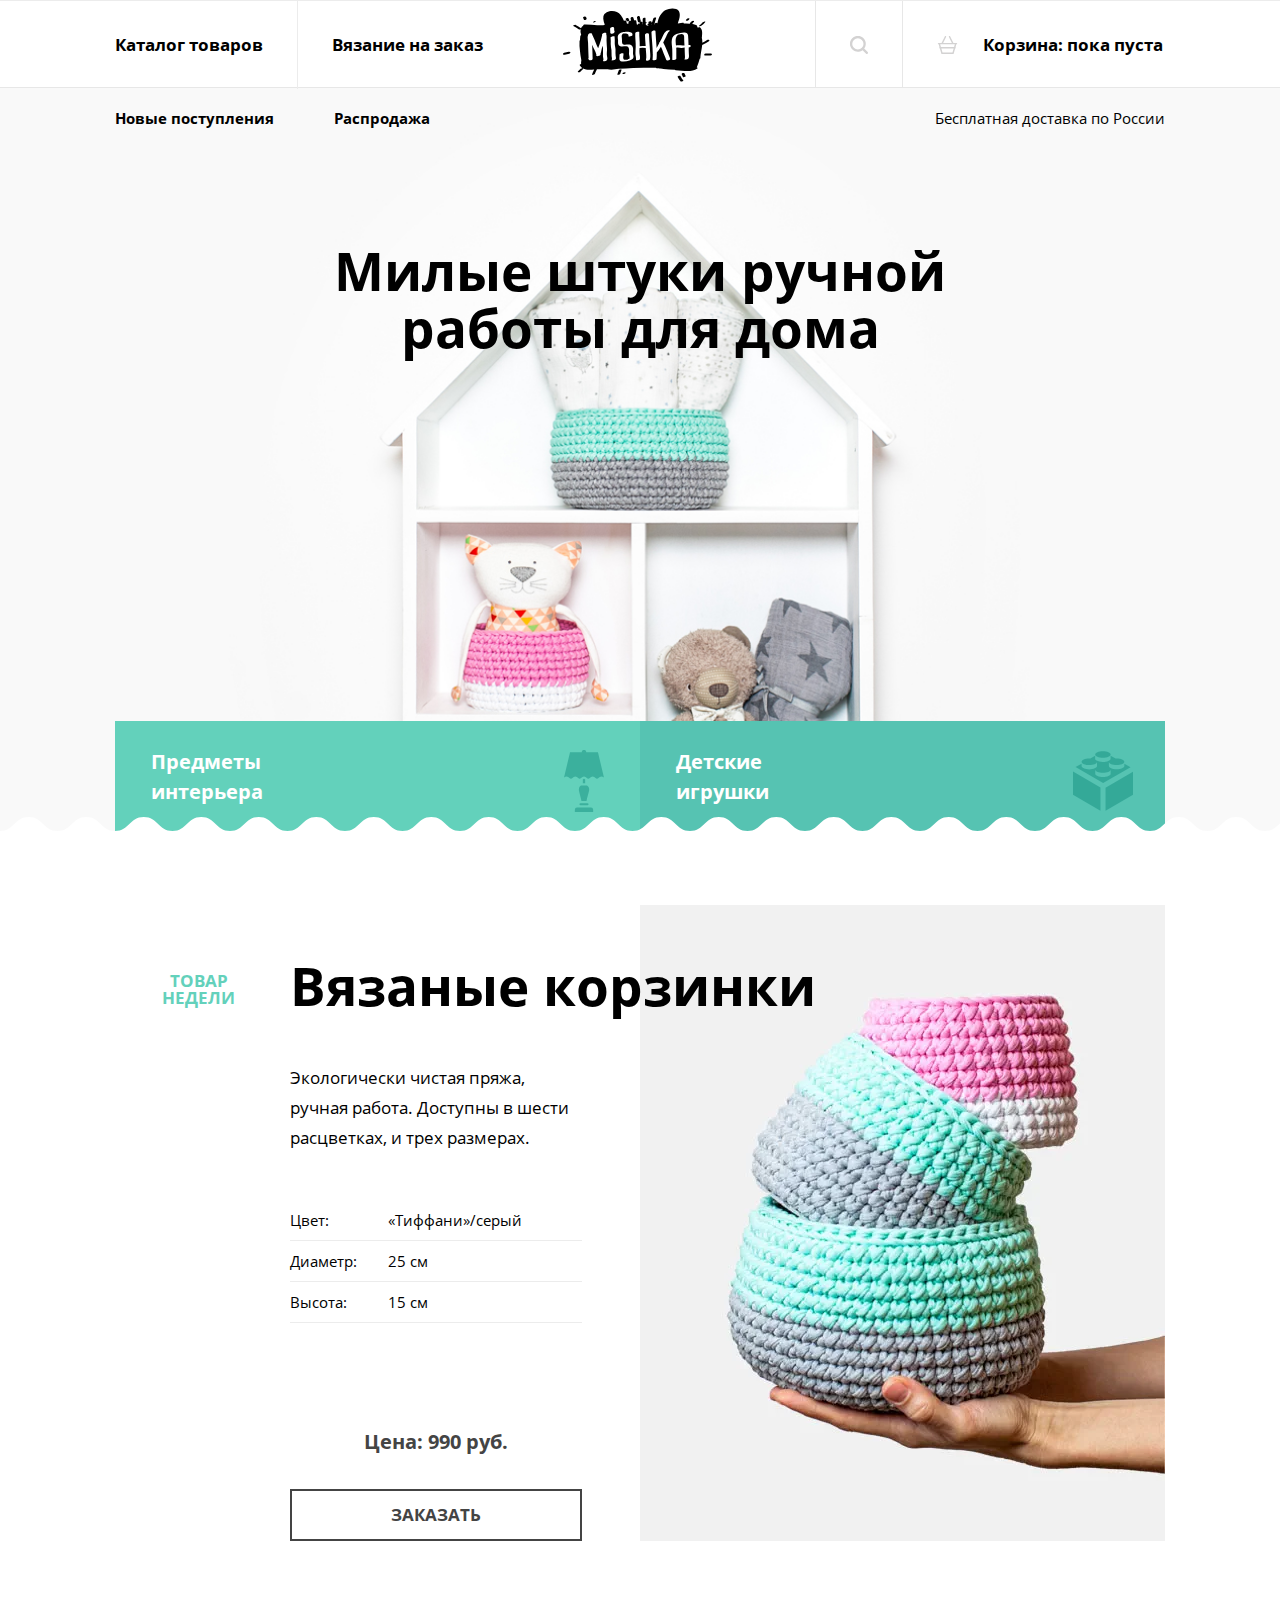
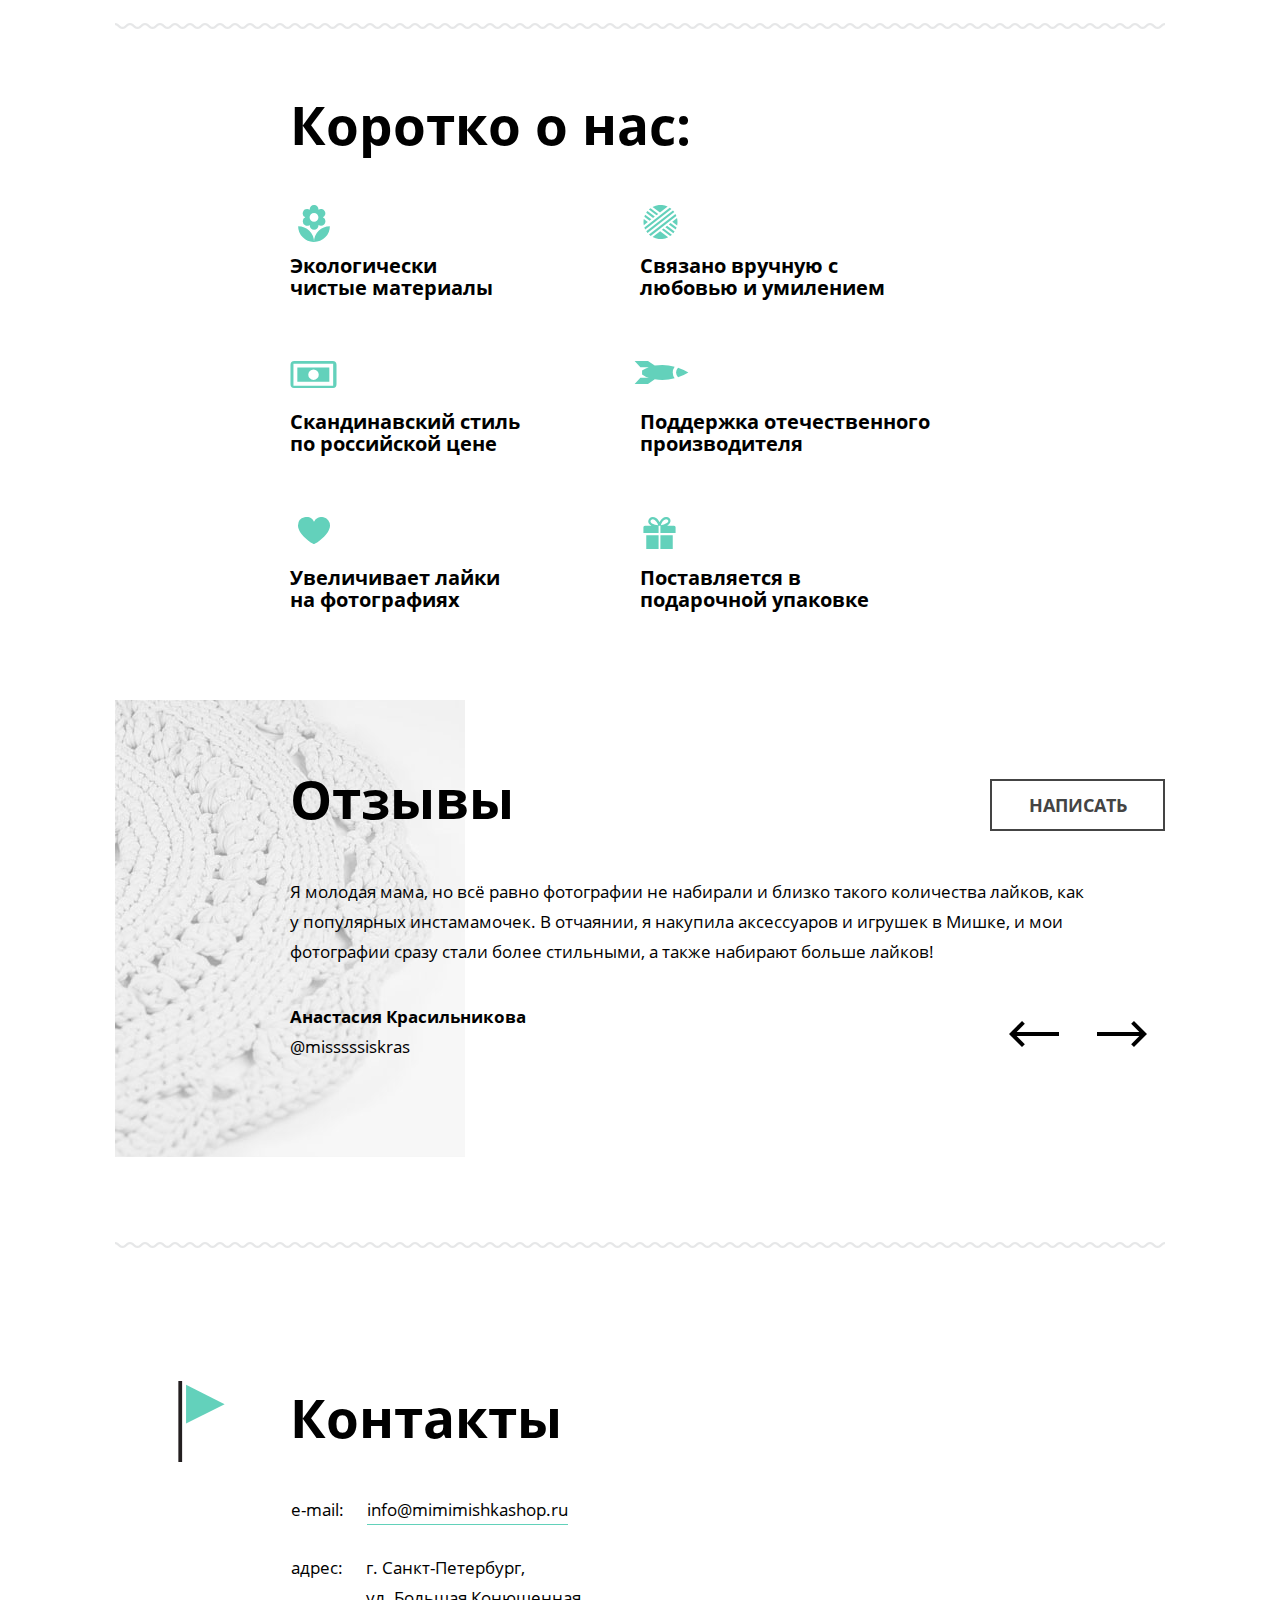
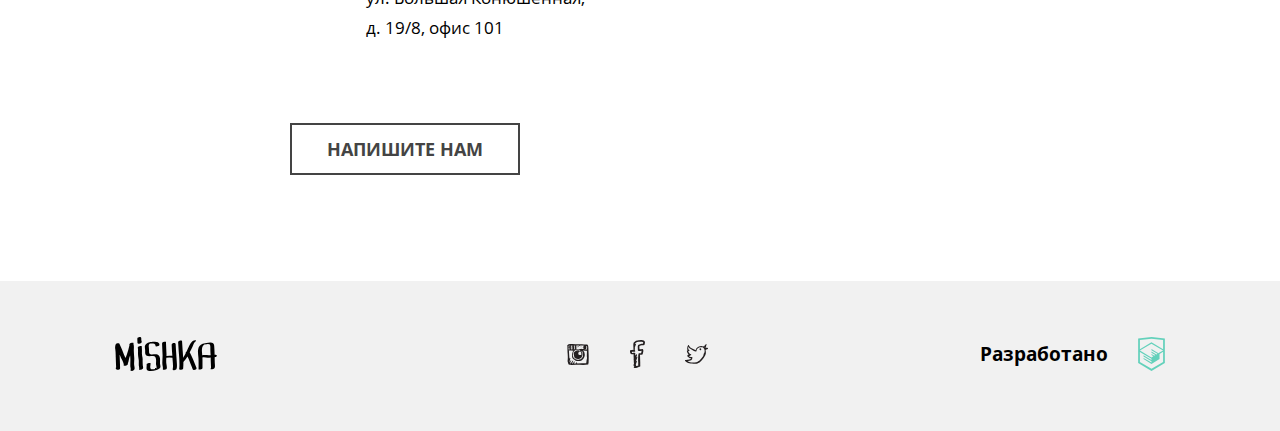
==== commit 86ab964d: "Правки разметки" ====
--- a/source/index.html
+++ b/source/index.html
@@ -63,7 +63,7 @@
             <li class="user-list__item">
               <a class="user-list__link user-list__link--search" href="#">
                 Поиск по сайту
-                <svg class="user-list__link-icon user-list__link-icon--search" width="18" height="18" fill="#d3d2d2">
+                <svg class="user-list__link-icon user-list__link-icon--search" width="18" height="18" fill="#d3d2d2" focusable="false">
                   <use href="#search-icon"></use>
                 </svg>
               </a>
@@ -71,7 +71,7 @@
             <li class="user-list__item">
               <a class="user-list__link" href="#">
                 Корзина: пока пуста
-                <svg class="user-list__link-icon user-list__link-icon--cart" width="21" height="18" fill="#d3d2d2">
+                <svg class="user-list__link-icon user-list__link-icon--cart" width="21" height="18" fill="#d3d2d2" focusable="false">
                   <use href="#cart-icon"></use>
                 </svg>
               </a>
@@ -260,7 +260,7 @@
           <li class="social-list__item">
             <a class="social-list__link" href="#">
               <span class="visually-hidden">Инстаграм</span>
-              <svg class="social-list__link-icon social-list__link-icon--instagram" width="22" height="21" fill="#231F20">
+              <svg class="social-list__link-icon social-list__link-icon--instagram" width="22" height="21" fill="#231F20" focusable="false">
                 <use href="#instagram-icon"></use>
               </svg>
             </a>
@@ -268,7 +268,7 @@
           <li class="social-list__item">
             <a class="social-list__link" href="#">
               <span class="visually-hidden">Фейсбук</span>
-              <svg class="social-list__link-icon social-list__link-icon--facebook" width="15" height="28" fill="#231F20">
+              <svg class="social-list__link-icon social-list__link-icon--facebook" width="15" height="28" fill="#231F20" focusable="false">
                 <use href="#facebook-icon"></use>
               </svg>
             </a>
@@ -276,7 +276,7 @@
           <li class="social-list__item">
             <a class="social-list__link" href="#">
               <span class="visually-hidden">Твиттер</span>
-              <svg class="social-list__link-icon social-list__link-icon--twitter" width="23" height="20" fill="#231F20">
+              <svg class="social-list__link-icon social-list__link-icon--twitter" width="23" height="20" fill="#231F20" focusable="false">
                 <use href="#twitter-icon"></use>
               </svg>
             </a>
@@ -285,7 +285,7 @@
         <div class="page-footer__copyright copyright">
           <a class="copyright__link" href="#">
             <b class="copyright__text">Разработано</b>
-            <svg class="copyright__link-icon" width="27" height="34" fill="#63d1bb">
+            <svg class="copyright__link-icon" width="27" height="34" fill="#63d1bb" focusable="false">
               <use href="#htmlacademy-icon"></use>
             </svg>
           </a>
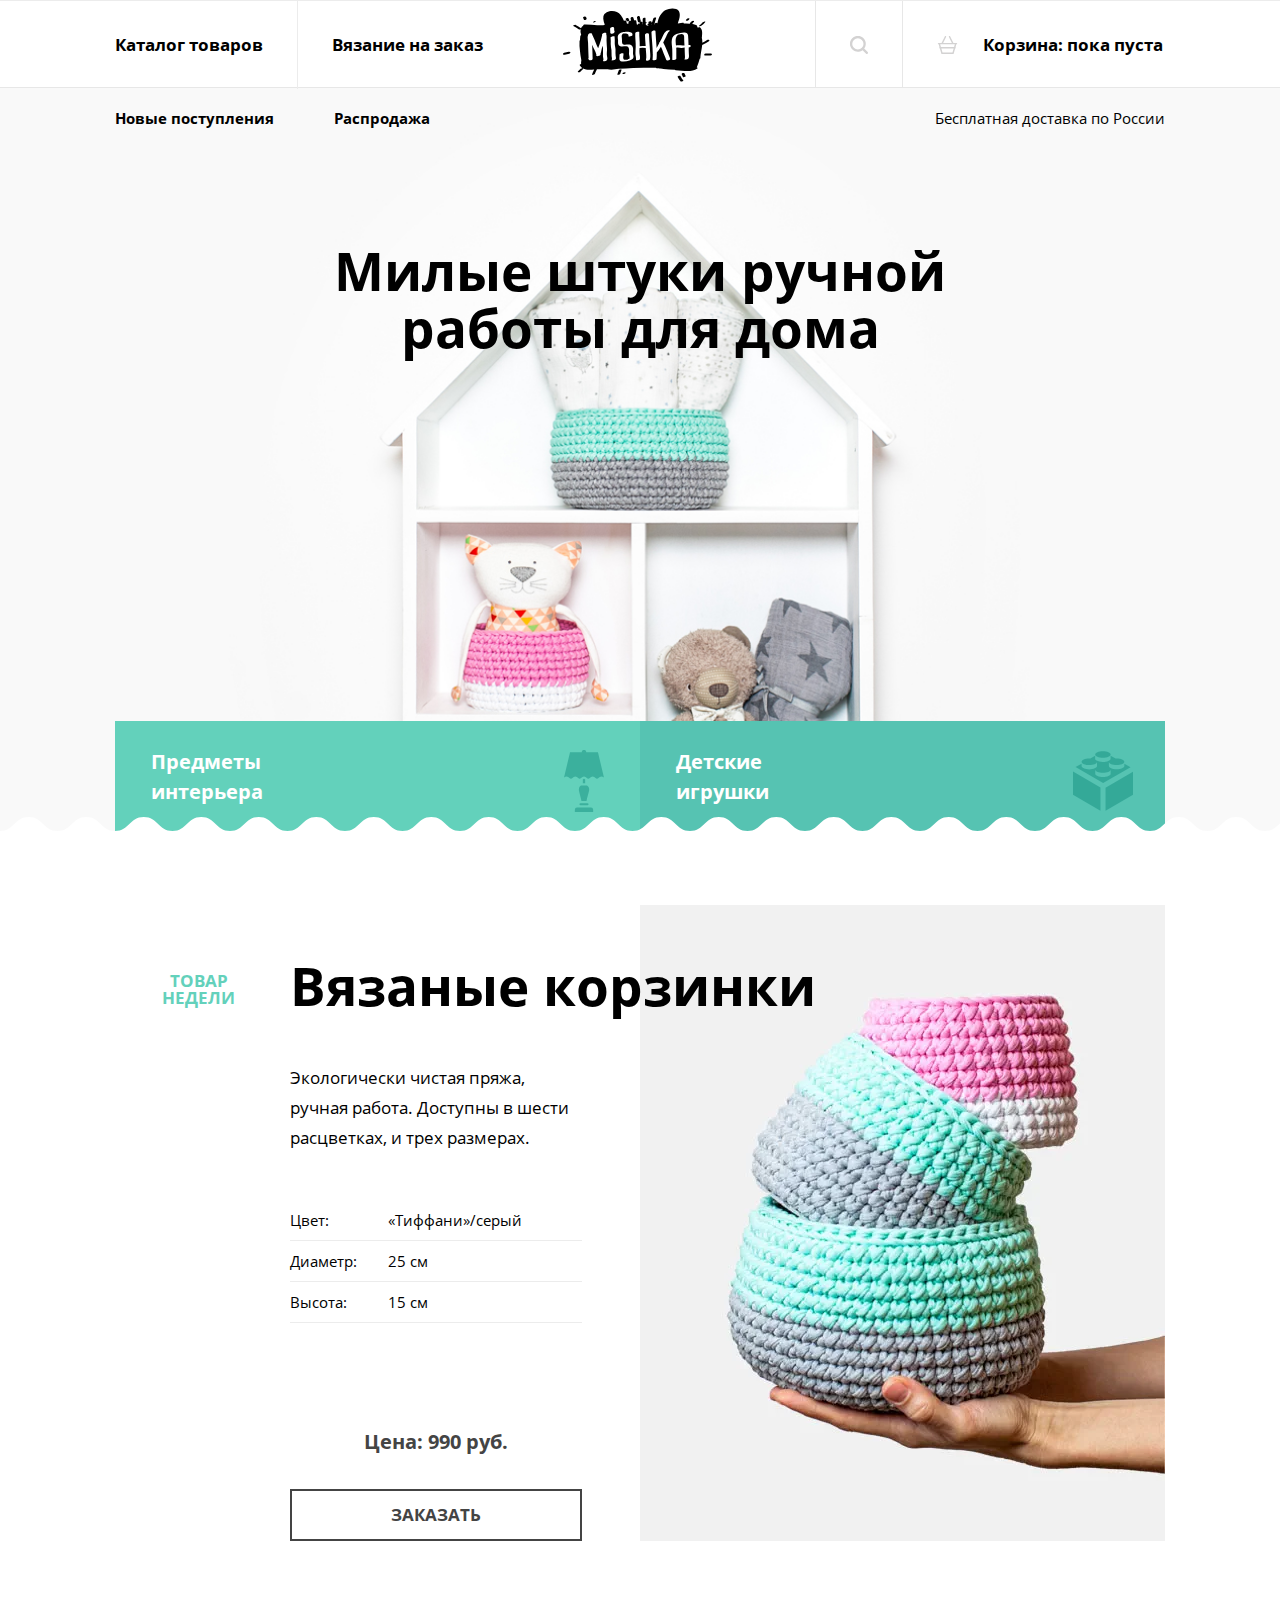
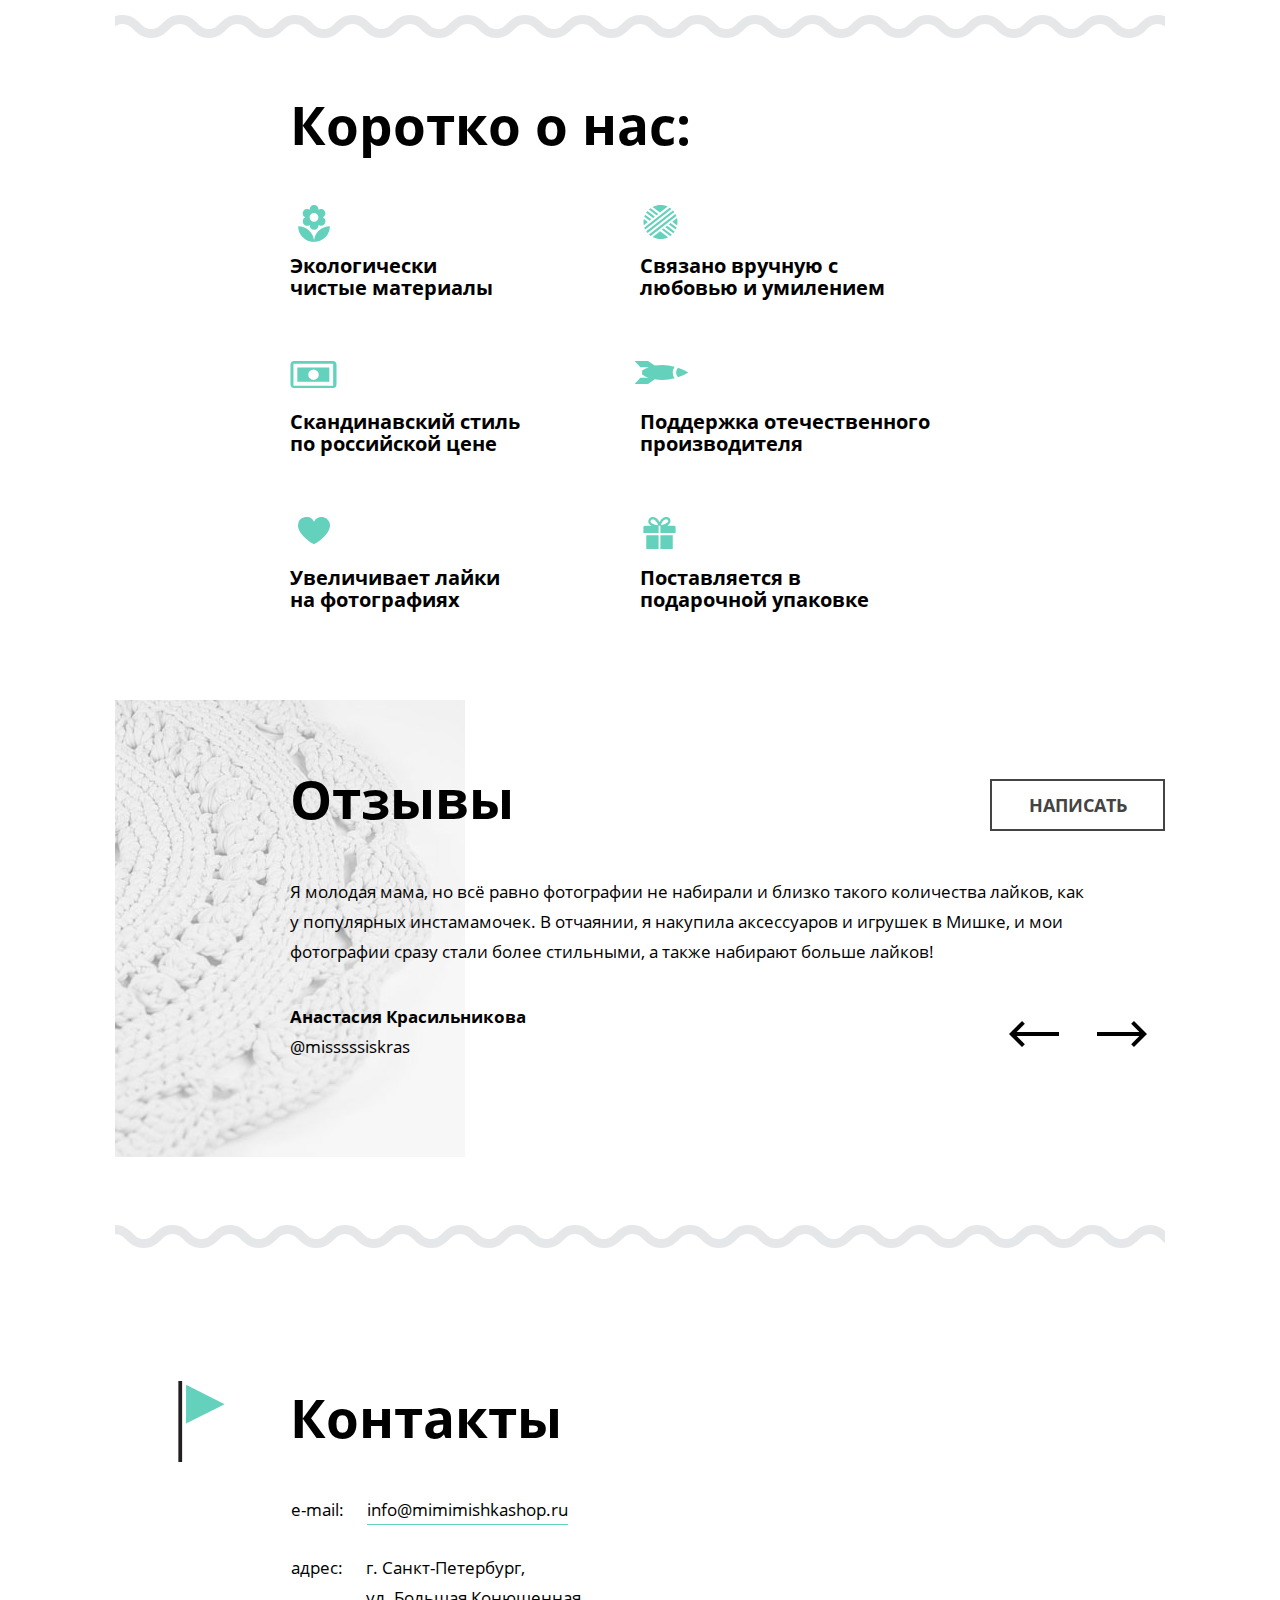
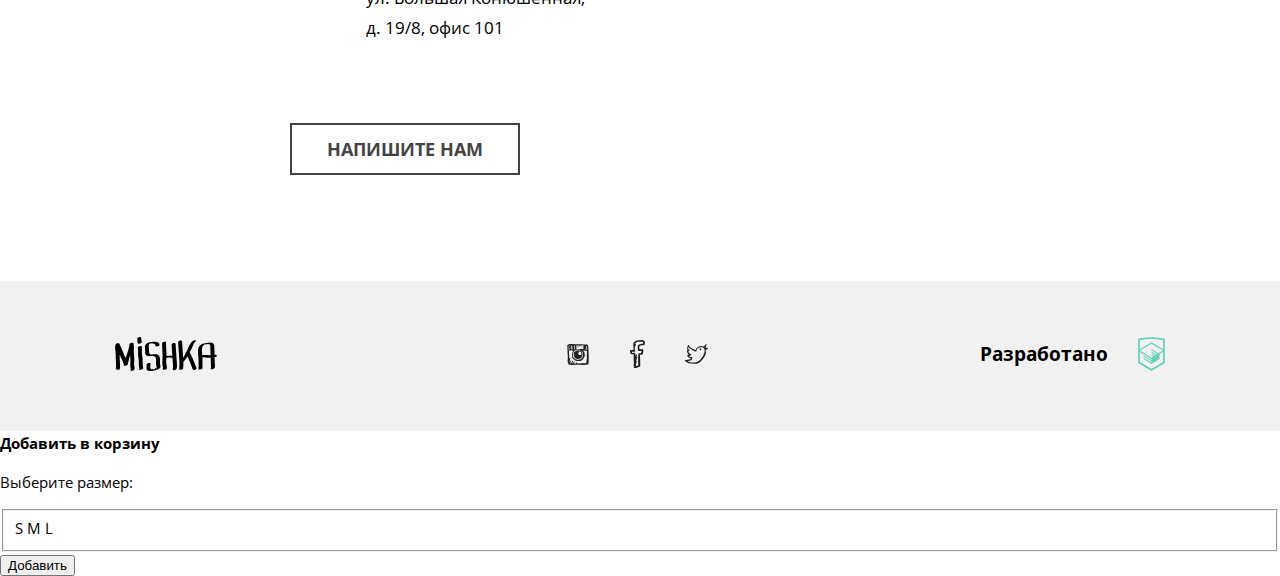
==== commit 0e937989: "Добавление разметки модального окна" ====
--- a/source/index.html
+++ b/source/index.html
@@ -292,6 +292,24 @@
         </div>
       </div>
     </footer>
+    <div class="overlay">
+      <section class="modal-sizes">
+        <b class="modal-sizes__title">Добавить в корзину</b>
+        <p class="modal-sizes__description">Выберите размер:</p>
+        <form class="modal-sizes__form" action="#">
+          <fieldset class="modal-sizes__sizes">
+            <input class="modal-sizes__checkbox visually-hidden" id="modal-sizes-checkbox-s" name="size-s" value="size-s" type="checkbox" checked />
+            <label class="modal-sizes__label" for="modal-sizes-checkbox-s">S</label>
+            <input class="modal-sizes__checkbox visually-hidden" id="modal-sizes-checkbox-m" name="size-m" value="size-m" type="checkbox" />
+            <label class="modal-sizes__label" for="modal-sizes-checkbox-m">M</label>
+            <input class="modal-sizes__checkbox visually-hidden" id="modal-sizes-checkbox-l" name="size-l" value="size-l" type="checkbox" />
+            <label class="modal-sizes__label" for="modal-sizes-checkbox-l">L</label>
+          </fieldset>
+          <input class="modal-sizes__add" value="Добавить" type="button" />
+        </form>
+      </section>
+    </div>
     <script src="js/mobile-menu.js"></script>
+    <script src="js/modal-sizes.js"></script>
   </body>
 </html>
--- a/source/css/style.css
+++ b/source/css/style.css
@@ -53,26 +53,45 @@
   -webkit-transition: color 0.2s, background-color 0.2s;
   transition: color 0.2s, background-color 0.2s;
 }
-/* Mobile wrappers */
 .product-of-week__button,
 .reviews__write,
-.contacts__write-us {
+.contacts__write-us,
+.production__order,
+.form__submit {
   width: 260px;
   padding: 14px 20px;
   font-size: 18px;
+  background-color: transparent;
   border: 2px solid #444444;
 }
 .product-of-week__button:hover,
 .reviews__write:hover,
-.contacts__write-us:hover {
+.contacts__write-us:hover,
+.production__order:hover,
+.form__submit:hover {
   color: #fff;
   background-color: #444444;
 }
 .product-of-week__button:active,
 .reviews__write:active,
-.contacts__write-us:active {
+.contacts__write-us:active,
+.production__order:active,
+.form__submit:active {
   color: rgba(255, 255, 255, 0.3);
   background-color: #444444;
+}
+/* Mobile wrappers */
+.product-of-week__wrapper,
+.about__wrapper,
+.reviews__wrapper,
+.page-footer__wrapper,
+.catalog-list__wrapper,
+.order {
+  -webkit-box-sizing: border-box;
+          box-sizing: border-box;
+  width: 320px;
+  padding: 0 30px;
+  margin: 0 auto;
 }
 /* Mobile — main-navigation */
 .main-navigation {
@@ -98,6 +117,8 @@
 }
 .main-navigation__logo-link {
   margin: 0 auto;
+  -webkit-transition: opacity 0.2s;
+  transition: opacity 0.2s;
 }
 .main-navigation__logo-link[href]:hover {
   opacity: 0.6;
@@ -172,6 +193,7 @@
   fill: #63d1bb;
 }
 .user-list__link:active .user-list__link-icon {
+  fill: #63d1bb;
   opacity: 0.3;
 }
 /* Mobile — user-list__link-icon */
@@ -192,6 +214,23 @@
 /* Mobile — main-navigation__delivery */
 .main-navigation__delivery {
   display: none;
+}
+/* Mobile — page-title */
+.page-title--inner {
+  padding: 0 30px;
+  padding-top: 69px;
+  padding-bottom: 77px;
+  margin: 0 auto;
+  background-color: #f1f1f1;
+}
+.page-title--inner .page-title__title {
+  font-size: 27px;
+  line-height: 30px;
+  text-align: center;
+}
+/* Mobile — page-title__title */
+.page-title__title {
+  margin: 0;
 }
 /* Mobile — products__header */
 .products__header {
@@ -292,19 +331,10 @@
   right: 0;
   bottom: 0;
   background-image: url("../media/svg/zigzag-line-desktop.svg");
+  background-size: auto 6px;
   background-repeat: repeat-x;
 }
 /* Mobile — product-of-week__wrapper */
-.product-of-week__wrapper,
-.about__wrapper,
-.reviews__wrapper,
-.page-footer__wrapper {
-  -webkit-box-sizing: border-box;
-          box-sizing: border-box;
-  width: 320px;
-  padding: 0 30px;
-  margin: 0 auto;
-}
 /* Mobile — product-of-week__title */
 .product-of-week__title,
 .reviews__title {
@@ -343,7 +373,6 @@
 /* Mobile — technical-list__item */
 .technical-list__item {
   line-height: 20px;
-  text-align: left;
   border-bottom: 1px solid #ececec;
 }
 /* Mobile — technical-list__parameter */
@@ -351,6 +380,7 @@
 .technical-list__parameter,
 .technical-list__value {
   padding: 10px 0;
+  text-align: left;
 }
 .technical-list__parameter {
   -webkit-box-sizing: border-box;
@@ -465,6 +495,7 @@
   right: 0;
   bottom: 0;
   background-image: url("../media/svg/zigzag-line-desktop.svg");
+  background-size: auto 6px;
   background-repeat: repeat-x;
 }
 /* Mobile — reviews__wrapper */
@@ -691,6 +722,482 @@
 .contacts__write-us {
   margin: 0 auto;
 }
+/* Mobile — catalog-list */
+.catalog-list {
+  padding: 30px 0;
+}
+/* Mobile — catalog-list__wrapper */
+/* Mobile — catalog__item */
+.catalog-item {
+  margin-bottom: 30px;
+}
+.catalog-item:last-child {
+  margin-bottom: 0;
+}
+.catalog-item:hover .catalog-item__info {
+  -webkit-box-shadow: 0 6px 10px 0 rgba(0, 0, 0, 0.1);
+          box-shadow: 0 6px 10px 0 rgba(0, 0, 0, 0.1);
+}
+.catalog-item:active .catalog-item__info {
+  -webkit-box-shadow: 0 3px 5px 0 rgba(0, 0, 0, 0.1);
+          box-shadow: 0 3px 5px 0 rgba(0, 0, 0, 0.1);
+}
+/* Mobile — catalog-item__image-wrapper */
+.catalog-item__image-wrapper {
+  width: 260px;
+  height: 195px;
+  margin: 0;
+  background-color: #ececec;
+  overflow: hidden;
+}
+/* Mobile — catalog-item__image */
+.catalog-item__image {
+  display: block;
+}
+/* Mobile — catalog-item__info */
+.catalog-item__info {
+  padding: 0 26px;
+  padding-top: 25px;
+  padding-bottom: 28px;
+  border: 1px solid #ececec;
+  -webkit-transition: -webkit-box-shadow 0.2s;
+  transition: -webkit-box-shadow 0.2s;
+  transition: box-shadow 0.2s;
+  transition: box-shadow 0.2s, -webkit-box-shadow 0.2s;
+}
+.catalog-item__info:hover {
+  -webkit-box-shadow: 0 6px 10px 0 rgba(0, 0, 0, 0.1);
+          box-shadow: 0 6px 10px 0 rgba(0, 0, 0, 0.1);
+}
+.catalog-item__info:active {
+  -webkit-box-shadow: 0 3px 5px 0 rgba(0, 0, 0, 0.1);
+          box-shadow: 0 3px 5px 0 rgba(0, 0, 0, 0.1);
+}
+/* Mobile — catalog-item__title */
+.catalog-item__title {
+  margin: 0;
+  margin-bottom: 5px;
+}
+/* Mobile — catalog-item__link */
+.catalog-item__link {
+  display: block;
+  font-size: 17px;
+  text-decoration: none;
+  color: #000;
+  -webkit-transition: opacity 0.2s;
+  transition: opacity 0.2s;
+}
+.catalog-item__link:hover {
+  opacity: 0.6;
+}
+.catalog-item__link:active {
+  opacity: 0.3;
+}
+/* Mobile — catalog-item__parameters */
+.catalog-item__parameters {
+  padding-bottom: 19px;
+  margin: 0;
+  margin-bottom: 21px;
+  font-size: 13px;
+  line-height: 30px;
+  color: #444444;
+  border-bottom: 1px solid #ececec;
+}
+/* Mobile — catalog-item__price */
+.catalog-item__price {
+  display: -webkit-box;
+  display: -ms-flexbox;
+  display: flex;
+  -webkit-box-align: center;
+      -ms-flex-align: center;
+          align-items: center;
+  -webkit-box-pack: justify;
+      -ms-flex-pack: justify;
+          justify-content: space-between;
+}
+/* Mobile — catalog-item__cost */
+.catalog-item__cost {
+  display: block;
+  font-size: 17px;
+}
+/* Mobile — catalog-item__put */
+.catalog-item__put {
+  width: 20px;
+  height: 18px;
+  padding: 0;
+  background-color: transparent;
+  border: none;
+  cursor: pointer;
+}
+.catalog-item__put:hover .catalog-item__put-icon {
+  fill: #63d1bb;
+}
+.catalog-item__put:active .catalog-item__put-icon {
+  fill: #63d1bb;
+  opacity: 0.3;
+}
+/* Mobile — catalog-item__put-icon */
+.catalog-item__put-icon {
+  -webkit-transition: fill 0.2s, opacity 0.2s;
+  transition: fill 0.2s, opacity 0.2s;
+}
+/* Mobile — production */
+.production {
+  margin-bottom: 58px;
+}
+/* Mobile — production__wrapper */
+.production__wrapper {
+  -webkit-box-sizing: border-box;
+          box-sizing: border-box;
+  width: 260px;
+  padding-top: 22px;
+  padding-bottom: 32px;
+  margin: 0 auto;
+  border: 1px solid #ececec;
+}
+/* Mobile — production__title */
+.production__title {
+  position: relative;
+  padding-left: 90px;
+  margin: 0;
+  margin-bottom: 25px;
+  font-size: 17px;
+}
+.production__title::before {
+  position: absolute;
+  content: "";
+  width: 32px;
+  height: 22px;
+  top: calc(50% - (22px / 2));
+  left: 33px;
+  background-image: url("../media/svg/video-icon.svg");
+  background-repeat: no-repeat;
+}
+/* Mobile — production__video-wrapper */
+.production__video-wrapper {
+  width: 260px;
+  height: 150px;
+  margin: 0;
+  margin-left: -1px;
+  margin-bottom: 27px;
+  overflow: hidden;
+}
+/* Mobile — production__video */
+.production__video {
+  display: block;
+}
+/* Mobile — production__description */
+.production__description {
+  padding: 0 32px;
+  padding-right: 35px;
+  margin: 0;
+  margin-bottom: 25px;
+  font-size: 13px;
+  color: #444444;
+}
+/* Mobile — production__order */
+.production__order {
+  width: 192px;
+  margin: 0 auto;
+}
+/* Mobile — order */
+.order {
+  padding-top: 22px;
+  padding-bottom: 55px;
+}
+/* Mobile — order__description */
+.order__description {
+  margin: 0;
+  margin-bottom: 32px;
+  font-size: 13px;
+  color: #444444;
+}
+/* Mobile — form-type */
+.form-type,
+.form-color,
+.form-initials,
+.form-contacts,
+.form-extra {
+  position: relative;
+  padding: 0;
+  padding-top: 20px;
+  padding-bottom: 30px;
+  margin: 0;
+  border: none;
+  border-top: 1px solid #62d1ba;
+}
+.form-type {
+  padding-top: 31px;
+  padding-bottom: 39px;
+}
+/* Mobile — form-type__title */
+.form-type__title,
+.form-color__title,
+.form-initials__title,
+.form-extra__title,
+.form-contacts__label {
+  font-size: 17px;
+  line-height: 16px;
+  font-weight: 700;
+  text-transform: uppercase;
+  color: #63d1bb;
+}
+.form-type__title,
+.form-color__title,
+.form-initials__title,
+.form-extra__title {
+  position: absolute;
+  padding-right: 20px;
+  top: -10px;
+  left: 0;
+  background-color: #fff;
+}
+/* Mobile — form-type__label */
+.form-type__label,
+.form-color__label {
+  position: relative;
+  display: block;
+  padding-top: 13px;
+  padding-bottom: 13px;
+  padding-left: 60px;
+  margin-bottom: 17px;
+  font-size: 17px;
+  line-height: 18px;
+  font-weight: 700;
+  -webkit-user-select: none;
+     -moz-user-select: none;
+      -ms-user-select: none;
+          user-select: none;
+}
+.form-type__label:last-child,
+.form-color__label:last-child {
+  margin-bottom: 0;
+}
+.form-type__label::before,
+.form-color__label::before {
+  position: absolute;
+  content: "";
+  width: 40px;
+  height: 40px;
+  top: 0;
+  left: 0;
+  border: 2px solid #444444;
+  -webkit-transition: border-color 0.2s, opacity 0.2s;
+  transition: border-color 0.2s, opacity 0.2s;
+}
+.form-type__label::after,
+.form-color__label::after {
+  position: absolute;
+  content: "";
+}
+.form-type__label:hover::before,
+.form-color__label:hover::before {
+  border-color: #62d1ba;
+}
+.form-type__label:active::before,
+.form-color__label:active::before {
+  border-color: #444444;
+  opacity: 0.3;
+}
+.form-type__label {
+  margin-bottom: 13px;
+}
+.form-type__label--accessory {
+  padding-top: 8px;
+  padding-bottom: 0;
+}
+.form-type__label::before {
+  border-radius: 50%;
+}
+.form-type__radio:checked + .form-type__label::after {
+  width: 16px;
+  height: 16px;
+  top: 14px;
+  left: 14px;
+  background-color: #62d1ba;
+  border-radius: 50%;
+}
+.form-type__radio:focus + .form-type__label::before {
+  outline: 2px solid #000;
+}
+/* Mobile — form-color */
+.form-color {
+  padding-top: 30px;
+  padding-bottom: 37px;
+}
+/* Mobile — form-color__label */
+.form-color__checkbox:checked + .form-color__label::after {
+  width: 22px;
+  height: 16px;
+  top: 14px;
+  left: 11px;
+  background-image: url("../media/svg/mark-icon.svg");
+  background-repeat: no-repeat;
+}
+.form-color__checkbox:focus + .form-color__label::before {
+  outline: 2px solid #000;
+}
+/* Mobile — form-initials */
+.form-initials {
+  padding-top: 36px;
+  padding-bottom: 0;
+  margin-bottom: 33px;
+}
+/* Mobile — form-initials__field-wrapper */
+.form-initials__field-wrapper,
+.form-contacts__field-wrapper {
+  display: -webkit-box;
+  display: -ms-flexbox;
+  display: flex;
+  margin: 0;
+  margin-bottom: 21px;
+  -webkit-box-orient: vertical;
+  -webkit-box-direction: normal;
+      -ms-flex-direction: column;
+          flex-direction: column;
+}
+.form-initials__field-wrapper:last-child,
+.form-contacts__field-wrapper:last-child {
+  margin-bottom: 0;
+}
+/* Mobile — form-initials__label */
+.form-initials__label {
+  margin-bottom: 4px;
+  font-size: 17px;
+  line-height: 18px;
+  font-weight: bold;
+}
+/* Mobile — form-initials__field */
+.form-initials__field,
+.form-contacts__field,
+.form-extra__textarea {
+  -webkit-box-sizing: border-box;
+          box-sizing: border-box;
+  padding: 14px 0;
+  font-family: inherit;
+  font-size: 17px;
+  line-height: 18px;
+  color: #444444;
+  border: none;
+  border-bottom: 2px solid;
+  -webkit-transition: border-color 0.2s;
+  transition: border-color 0.2s;
+}
+.form-initials__field::-webkit-input-placeholder, .form-contacts__field::-webkit-input-placeholder, .form-extra__textarea::-webkit-input-placeholder {
+  color: #d2d2d2;
+}
+.form-initials__field::-moz-placeholder, .form-contacts__field::-moz-placeholder, .form-extra__textarea::-moz-placeholder {
+  color: #d2d2d2;
+}
+.form-initials__field:-ms-input-placeholder, .form-contacts__field:-ms-input-placeholder, .form-extra__textarea:-ms-input-placeholder {
+  color: #d2d2d2;
+}
+.form-initials__field::-ms-input-placeholder, .form-contacts__field::-ms-input-placeholder, .form-extra__textarea::-ms-input-placeholder {
+  color: #d2d2d2;
+}
+.form-initials__field::placeholder,
+.form-contacts__field::placeholder,
+.form-extra__textarea::placeholder {
+  color: #d2d2d2;
+}
+.form-initials__field:hover,
+.form-contacts__field:hover,
+.form-extra__textarea:hover {
+  border-color: #62d1ba;
+}
+.form-initials__field:active,
+.form-contacts__field:active,
+.form-extra__textarea:active {
+  border-color: #62d1ba;
+}
+.form-initials__field:focus,
+.form-contacts__field:focus,
+.form-extra__textarea:focus {
+  border-color: #62d1ba;
+}
+/* Mobile — form-contacts */
+.form-contacts {
+  padding: 0;
+  margin-bottom: 42px;
+  border-top: none;
+}
+/* Mobile — form-contacts__field-wrapper */
+.form-contacts__field-wrapper {
+  position: relative;
+  margin-bottom: 33px;
+}
+.form-contacts__field-wrapper::before {
+  position: absolute;
+  content: "";
+  height: 1px;
+  top: 8px;
+  left: 0;
+  right: 0;
+  background-color: #62d1ba;
+}
+/* Mobile — form-contacts__field-icon */
+.form-contacts__field-icon {
+  position: absolute;
+  right: 8px;
+  bottom: 17px;
+}
+/* Mobile — form-contacts__label */
+.form-contacts__label {
+  padding-right: 30px;
+  margin-bottom: 8px;
+  -ms-flex-item-align: start;
+      align-self: flex-start;
+  background-color: #fff;
+  z-index: 1;
+}
+/* Mobile — form-contacts__field */
+.form-contacts__field {
+  padding: 15px 0;
+  padding-right: 50px;
+  background-color: transparent;
+  z-index: 1;
+}
+.form-contacts__field:hover + .form-contacts__field-icon {
+  fill: #62d1ba;
+}
+.form-contacts__field:active + .form-contacts__field-icon {
+  fill: #62d1ba;
+}
+.form-contacts__field:focus + .form-contacts__field-icon {
+  fill: #62d1ba;
+}
+/* Mobile — form-contacts__field-icon */
+.form-contacts__field-icon {
+  -webkit-transition: fill 0.2s;
+  transition: fill 0.2s;
+}
+/* Mobile — form-extra */
+.form-extra {
+  padding-top: 31px;
+  padding-bottom: 0;
+  margin-bottom: 16px;
+}
+/* Mobile — form-extra__textarea */
+.form-extra__textarea {
+  display: block;
+  margin: 0;
+  min-width: 260px;
+  max-width: 260px;
+  width: 260px;
+  min-height: 142px;
+  height: 142px;
+  padding: 15px;
+  border: 2px solid #000;
+}
+/* Mobile — form__note */
+.form__note {
+  display: block;
+  margin-bottom: 30px;
+  font-size: 14px;
+  line-height: 16px;
+  color: #444444;
+}
+/* Mobile — form__submit */
 /* Mobile — page-footer */
 .page-footer {
   padding-top: 22px;
@@ -870,9 +1377,20 @@
   .product-of-week__wrapper,
   .about__wrapper,
   .reviews__wrapper,
-  .page-footer__wrapper {
+  .page-footer__wrapper,
+  .catalog-list__wrapper,
+  .order__description,
+  .form-type__wrapper,
+  .form-color__wrapper,
+  .form-initials__wrapper,
+  .form-contacts__wrapper,
+  .form-extra__wrapper,
+  .form__footer {
+    -webkit-box-sizing: border-box;
+            box-sizing: border-box;
     width: 768px;
     padding: 0 50px;
+    margin: 0 auto;
   }
   /* Tablet — main-navigation */
   .main-navigation {
@@ -993,6 +1511,30 @@
             order: 4;
     z-index: 1;
   }
+  /* Tablet — page-title */
+  .page-title {
+    position: relative;
+  }
+  .page-title--inner {
+    padding-top: 95px;
+    padding-bottom: 95px;
+  }
+  .page-title--inner .page-title__title {
+    font-size: 43px;
+    line-height: 50px;
+  }
+  .page-title::after {
+    position: absolute;
+    content: "";
+    height: 24px;
+    left: 0;
+    right: 0;
+    bottom: 0;
+    background-image: url("../media/svg/zigzag-fill-desktop.svg");
+    background-repeat: repeat-x;
+    z-index: 1;
+  }
+  /* Tablet — page-title__title */
   /* Tablet — products */
   .products {
     position: relative;
@@ -1005,6 +1547,7 @@
     right: 0;
     bottom: 0;
     background-image: url("../media/svg/zigzag-fill-desktop.svg");
+    background-size: auto 24px;
     background-repeat: repeat-x;
     z-index: 1;
   }
@@ -1068,6 +1611,7 @@
   }
   .product-of-week::after {
     height: 17px;
+    background-size: auto 17px;
   }
   /* Tablet — product-of-week__wrapper */
   /* Tablet — product-of-week__title */
@@ -1089,6 +1633,9 @@
   .product-of-week__container {
     display: grid;
     grid-template-columns: 1fr 1fr;
+    -webkit-box-align: end;
+        -ms-flex-align: end;
+            align-items: end;
     -webkit-column-gap: 43px;
        -moz-column-gap: 43px;
             column-gap: 43px;
@@ -1187,6 +1734,7 @@
   }
   .reviews::after {
     height: 17px;
+    background-size: auto 17px;
   }
   /* Tablet — reviews__wrapper */
   .reviews__wrapper {
@@ -1298,6 +1846,325 @@
   .contacts__write-us {
     width: 230px;
   }
+  /* Tablet — catalog-list */
+  .catalog-list {
+    padding-top: 65px;
+    padding-bottom: 54px;
+  }
+  /* Tablet — catalog-item */
+  .catalog-item {
+    display: -webkit-box;
+    display: -ms-flexbox;
+    display: flex;
+    width: 668px;
+    margin-bottom: 54px;
+  }
+  /* Tablet — catalog-item__image-wrapper */
+  .catalog-item__image-wrapper {
+    width: 334px;
+    height: 334px;
+  }
+  /* Tablet — catalog-item__info */
+  .catalog-item__info {
+    display: -webkit-box;
+    display: -ms-flexbox;
+    display: flex;
+    -webkit-box-sizing: border-box;
+            box-sizing: border-box;
+    width: 334px;
+    padding-bottom: 25px;
+    -webkit-box-orient: vertical;
+    -webkit-box-direction: normal;
+        -ms-flex-direction: column;
+            flex-direction: column;
+  }
+  /* Tablet — catalog-item__link */
+  .catalog-item__link {
+    padding-right: 40px;
+    font-size: 20px;
+  }
+  /* Tablet — catalog-item__parameters */
+  .catalog-item__parameters {
+    padding-bottom: 0;
+    font-size: 15px;
+    border-bottom: none;
+  }
+  /* Tablet — catalog-item__price */
+  .catalog-item__price {
+    padding-top: 22px;
+    margin: auto 6px 0 4px;
+    border-top: 1px solid #ececec;
+  }
+  /* Tablet — catalog-item__cost */
+  /* Tablet — catalog-item__put */
+  /* Tablet — production */
+  .production {
+    margin-bottom: 63px;
+  }
+  /* Tablet — production__wrapper */
+  .production__wrapper {
+    display: -webkit-box;
+    display: -ms-flexbox;
+    display: flex;
+    width: 668px;
+    padding-top: 0;
+    padding-bottom: 45px;
+    -webkit-box-orient: vertical;
+    -webkit-box-direction: normal;
+        -ms-flex-direction: column;
+            flex-direction: column;
+  }
+  /* Tablet — production__title */
+  .production__title {
+    padding-left: 105px;
+    margin-bottom: 33px;
+    font-size: 20px;
+    -webkit-box-ordinal-group: 3;
+        -ms-flex-order: 2;
+            order: 2;
+  }
+  .production__title::before {
+    left: 41px;
+  }
+  /* Tablet — production__title-break */
+  .production__title-break {
+    display: none;
+  }
+  /* Tablet — production__video-wrapper */
+  .production__video-wrapper {
+    width: 668px;
+    height: 455px;
+    margin-bottom: 36px;
+    -webkit-box-ordinal-group: 2;
+        -ms-flex-order: 1;
+            order: 1;
+  }
+  /* Tablet — production__description */
+  .production__description {
+    padding-left: 40px;
+    margin-bottom: 35px;
+    font-size: 15px;
+    line-height: 30px;
+    -webkit-box-ordinal-group: 4;
+        -ms-flex-order: 3;
+            order: 3;
+  }
+  /* Tablet — production__order */
+  .production__order {
+    width: 584px;
+    -webkit-box-ordinal-group: 5;
+        -ms-flex-order: 4;
+            order: 4;
+  }
+  /* Tablet — order */
+  .order {
+    width: auto;
+    padding: 58px 0 50px 0;
+  }
+  /* Tablet — order__description */
+  .order__description {
+    margin: 0 auto;
+    margin-bottom: 54px;
+    font-size: 17px;
+    line-height: 30px;
+  }
+  /* Tablet — form-type */
+  .form-type,
+  .form-color,
+  .form-initials,
+  .form-extra {
+    padding: 0;
+    border-top: 0;
+  }
+  .form-type {
+    margin-bottom: 50px;
+  }
+  /* Tablet — form-type__wrapper */
+  .form-type__wrapper,
+  .form-color__wrapper,
+  .form-initials__wrapper,
+  .form-extra__wrapper {
+    position: relative;
+    padding-left: 217px;
+  }
+  /* Tablet — form-type__title */
+  .form-type__title,
+  .form-color__title,
+  .form-initials__title,
+  .form-extra__title,
+  .form-contacts__label {
+    font-size: 17px;
+    line-height: 16px;
+    left: 50px;
+  }
+  .form-type__title,
+  .form-color__title,
+  .form-initials__title,
+  .form-extra__title {
+    top: 20px;
+    background-color: transparent;
+  }
+  /* Tablet — form-type__label */
+  .form-type__label,
+  .form-color__label {
+    padding: 19px 0 19px 80px;
+    font-size: 19px;
+  }
+  .form-type__label::before,
+  .form-color__label::before {
+    width: 52px;
+    height: 52px;
+  }
+  .form-type__label {
+    margin-bottom: 19px;
+  }
+  .form-type__radio:checked + .form-type__label::after {
+    width: 22px;
+    height: 22px;
+    top: calc(50% - (22px / 2));
+    left: 17px;
+  }
+  /* Tablet — form-color */
+  .form-color {
+    padding-top: 46px;
+    padding-bottom: 50px;
+    margin-bottom: 45px;
+    background-color: #f1f1f1;
+  }
+  /* Tablet — form-color__wrapper */
+  .form-color__wrapper {
+    display: grid;
+    padding-right: 30px;
+    grid-template-columns: repeat(2, 1fr);
+    grid-template-rows: 76px 76px auto;
+    -webkit-box-align: start;
+        -ms-flex-align: start;
+            align-items: flex-start;
+  }
+  /* Tablet — form-color__label */
+  .form-color__label {
+    -webkit-box-sizing: border-box;
+            box-sizing: border-box;
+    width: 240px;
+    margin-bottom: 0;
+  }
+  .form-color__label::before {
+    width: 54px;
+  }
+  .form-color__checkbox:checked + .form-color__label::after {
+    width: 33px;
+    height: 22px;
+    top: calc(50% - (22px / 2));
+    left: 12px;
+    background-size: 33px 22px;
+  }
+  /* Tablet — form-initials */
+  .form-initials {
+    padding: 0;
+    margin-bottom: 49px;
+  }
+  /* Tablet — form-initials__field-wrapper */
+  .form-initials__field-wrapper {
+    -webkit-box-orient: horizontal;
+    -webkit-box-direction: normal;
+        -ms-flex-direction: row;
+            flex-direction: row;
+    -webkit-box-align: center;
+        -ms-flex-align: center;
+            align-items: center;
+  }
+  /* Tablet — form-initials__label */
+  .form-initials__label {
+    margin-right: 26px;
+    margin-bottom: 0;
+    font-size: 19px;
+  }
+  /* Tablet — form-initials__field */
+  .form-initials__field {
+    width: 100%;
+    padding-left: 16px;
+    font-size: 19px;
+  }
+  /* Tablet — form-contacts */
+  .form-contacts {
+    padding-top: 43px;
+    padding-bottom: 51px;
+    margin-bottom: 50px;
+    background-color: #f1f1f1;
+  }
+  /* Tablet — form-contacts__wrapper */
+  /* Tablet — form-contacts__field-wrapper */
+  .form-contacts__field-wrapper {
+    margin-bottom: 18px;
+    -webkit-box-orient: horizontal;
+    -webkit-box-direction: normal;
+        -ms-flex-direction: row;
+            flex-direction: row;
+    -webkit-box-align: center;
+        -ms-flex-align: center;
+            align-items: center;
+    -webkit-box-pack: justify;
+        -ms-flex-pack: justify;
+            justify-content: space-between;
+  }
+  .form-contacts__field-wrapper::before {
+    display: none;
+  }
+  /* Tablet — form-contacts__label */
+  .form-contacts__label {
+    padding-right: 0;
+    margin-right: auto;
+    margin-bottom: 0;
+    -ms-flex-item-align: auto;
+        align-self: auto;
+    background-color: transparent;
+  }
+  /* Tablet — form-contacts__field */
+  .form-contacts__field {
+    width: 500px;
+    padding-left: 15px;
+    font-size: 19px;
+    background-color: transparent;
+  }
+  /* Tablet — form-extra */
+  .form-extra {
+    margin-bottom: 53px;
+  }
+  /* Tablet — form-extra__textarea */
+  .form-extra__textarea {
+    min-width: 500px;
+    max-width: 500px;
+    width: 500px;
+    font-size: 19px;
+  }
+  /* Tablet — form__footer */
+  .form__footer {
+    display: -webkit-box;
+    display: -ms-flexbox;
+    display: flex;
+    -webkit-box-align: center;
+        -ms-flex-align: center;
+            align-items: center;
+    -webkit-box-pack: justify;
+        -ms-flex-pack: justify;
+            justify-content: space-between;
+  }
+  /* Tablet — form__note */
+  .form__note {
+    margin-bottom: 0;
+    font-size: 17px;
+    line-height: 30px;
+    -webkit-box-ordinal-group: 3;
+        -ms-flex-order: 2;
+            order: 2;
+  }
+  /* Tablet — form__submit */
+  .form__submit {
+    width: 230px;
+    -webkit-box-ordinal-group: 2;
+        -ms-flex-order: 1;
+            order: 1;
+  }
   /* Tablet — page-footer */
   .page-footer {
     padding-top: 56px;
@@ -1362,6 +2229,16 @@
     padding: 0 100px;
     padding-left: 275px;
   }
+  .catalog-list__wrapper,
+  .form-type__wrapper,
+  .form-color__wrapper,
+  .form-initials__wrapper,
+  .form-contacts__wrapper,
+  .form-extra__wrapper,
+  .form__footer {
+    width: 1250px;
+    padding: 0 100px;
+  }
   /* Desktop — main-navigation__wrapper */
   .main-navigation__wrapper {
     width: 1250px;
@@ -1445,9 +2322,18 @@
         -ms-flex-order: 5;
             order: 5;
   }
+  /* Desktop — page-title */
+  .page-title--inner {
+    padding-bottom: 110px;
+  }
+  .page-title--inner .page-title__title {
+    font-size: 53px;
+    line-height: 57px;
+  }
   /* Desktop — products */
   .products::after {
     height: 34px;
+    background-size: auto 34px;
   }
   /* Desktop — products__title-wrapper */
   .products__title-wrapper {
@@ -1490,6 +2376,7 @@
     height: 23px;
     margin: 0 auto;
     background-position: center;
+    background-size: auto 23px;
     -webkit-transform: rotateX(180deg);
             transform: rotateX(180deg);
   }
@@ -1530,6 +2417,7 @@
     height: 636px;
     top: 13px;
     right: 100px;
+    grid-area: none;
   }
   /* Desktop — about */
   .about {
@@ -1550,6 +2438,7 @@
     width: 1050px;
     height: 23px;
     margin: 0 auto;
+    background-size: auto 23px;
     -webkit-transform: rotateX(180deg);
             transform: rotateX(180deg);
   }
@@ -1637,6 +2526,163 @@
     align-self: flex-end;
     grid-area: write-us;
   }
+  /* Desktop — catalog-list */
+  .catalog-list {
+    padding-top: 121px;
+    padding-bottom: 57px;
+  }
+  /* Desktop — catalog-list__wrapper */
+  .catalog-list__wrapper {
+    display: -webkit-box;
+    display: -ms-flexbox;
+    display: flex;
+    -ms-flex-wrap: wrap;
+        flex-wrap: wrap;
+  }
+  /* Desktop — catalog-item */
+  .catalog-item {
+    width: 316px;
+    margin-right: 50px;
+    margin-bottom: 0;
+    -webkit-box-orient: vertical;
+    -webkit-box-direction: normal;
+        -ms-flex-direction: column;
+            flex-direction: column;
+  }
+  .catalog-item:last-child {
+    margin-right: 0;
+  }
+  /* Desktop — catalog-item__image-wrapper */
+  .catalog-item__image-wrapper {
+    width: 316px;
+    height: 462px;
+  }
+  /* Desktop — catalog-item__info */
+  .catalog-item__info {
+    width: 316px;
+    -webkit-box-flex: 1;
+        -ms-flex-positive: 1;
+            flex-grow: 1;
+  }
+  /* Desktop — catalog-item__link */
+  .catalog-item__link {
+    padding-right: 20px;
+  }
+  /* Desktop — catalog-item__parameters */
+  .catalog-item__parameters {
+    margin-bottom: 14px;
+  }
+  /* Desktop — catalog-item__price */
+  .catalog-item__price {
+    margin-left: 0;
+  }
+  /* Dekstop — catalog-item__cost */
+  .catalog-item__cost {
+    margin-left: 0;
+  }
+  /* Desktop — production */
+  .production {
+    margin-bottom: 103px;
+  }
+  /* Desktop — production__wrapper */
+  .production__wrapper {
+    display: grid;
+    width: 1050px;
+    padding-bottom: 0;
+    grid-template-columns: 682px 368px;
+    grid-auto-rows: -webkit-min-content -webkit-min-content 1fr;
+    grid-auto-rows: min-content min-content 1fr;
+    grid-template-areas: "video title" "video description" "video button";
+  }
+  /* Desktop — production__title */
+  .production__title {
+    width: 230px;
+    padding-top: 94px;
+    padding-left: 78px;
+    grid-area: title;
+  }
+  .production__title::before {
+    top: 46px;
+    left: 78px;
+  }
+  /* Desktop — production__title-break */
+  .production__title-break {
+    display: block;
+  }
+  /* Desktop — production__video-wrapper */
+  .production__video-wrapper {
+    width: 682px;
+    margin-bottom: 0;
+    grid-area: video;
+  }
+  /* Desktop — production__description */
+  .production__description {
+    width: 230px;
+    padding: 0;
+    padding-left: 78px;
+    margin-bottom: 47px;
+    grid-area: description;
+  }
+  /* Desktop — production__order */
+  .production__order {
+    width: 230px;
+    margin-left: 78px;
+    grid-area: button;
+    align-self: flex-start;
+  }
+  /* Desktop — order */
+  .order {
+    padding: 114px 0 50px 0;
+  }
+  /* Desktop — order__description */
+  .order__description {
+    width: 1250px;
+    padding: 0 275px;
+  }
+  /* Desktop — form-type__wrapper */
+  .form-type__wrapper,
+  .form-color__wrapper,
+  .form-initials__wrapper,
+  .form-contacts__wrapper,
+  .form-extra__wrapper {
+    padding: 0 275px;
+  }
+  /* Desktop — form-type__title */
+  .form-type__title,
+  .form-color__title,
+  .form-initials__title,
+  .form-extra__title {
+    left: 162px;
+  }
+  /* Desktop — form-color__wrapper */
+  .form-color__wrapper {
+    padding-right: 210px;
+    grid-template-columns: repeat(3, 1fr);
+    grid-template-rows: 76px auto;
+  }
+  /* Desktop — form-contacts__wrapper */
+  .form-contacts__wrapper {
+    padding-left: 162px;
+  }
+  /* Desktop — form-contacts__field */
+  .form-contacts__field {
+    width: 700px;
+  }
+  /* Desktop — form-extra */
+  .form-extra {
+    margin-bottom: 48px;
+  }
+  /* Desktop — form-extra__textarea */
+  .form-extra__textarea {
+    min-width: 700px;
+    max-width: 700px;
+    width: 700px;
+    margin-left: auto;
+  }
+  /* Desktop — form__footer */
+  .form__footer {
+    padding: 0 275px;
+  }
   /* Desktop — page-footer__wrapper */
   .page-footer__wrapper {
     width: 1250px;
@@ -1654,3 +2700,165 @@
     background-image: url("../media/img/hero-desktop@2x.jpg");
   }
 }
+/* IE 10-11 Tablet */
+@media (min-width: 768px) and (-ms-high-contrast: none), (-ms-high-contrast: active) {
+  /* IE Tablet — main-navigation__logo-link */
+  .main-navigation__logo-link {
+    background-image: url("../media/svg/logo-tablet.svg");
+    background-position: center;
+    background-repeat: no-repeat;
+  }
+  /* IE Tablet — main-navigation__logo-image */
+  .main-navigation__logo-image {
+    display: none;
+  }
+  /* IE Tablet — product-of-week__container */
+  .product-of-week__container {
+    display: -ms-grid;
+    -ms-grid-columns: 1fr 43px 1fr;
+  }
+  /* IE Tablet — product-of-week__description */
+  /* IE Tablet — product-of-week__list */
+  .product-of-week__description,
+  .product-of-week__list {
+    -ms-grid-column: 1;
+    -ms-grid-row: 1;
+  }
+  .product-of-week__list {
+    -ms-grid-row: 2;
+  }
+  /* IE Tablet — product-of-week__image-wrapper */
+  .product-of-week__image-wrapper {
+    -ms-grid-column: 3;
+    -ms-grid-row: 1;
+    -ms-grid-row-span: 4;
+    background-image: url("../media/img/triple-set-tablet@1x.jpg");
+    background-size: 100%;
+    background-repeat: no-repeat;
+  }
+  /* IE Tablet — product-of-week__image */
+  .product-of-week__image {
+    display: none;
+  }
+  /* IE Tablet — product-of-week__price */
+  .product-of-week__price {
+    -ms-grid-column: 1;
+    -ms-grid-row: 3;
+  }
+  /* IE Tablet — product-of-week__button */
+  .product-of-week__button {
+    -ms-grid-column: 1;
+    -ms-grid-row: 4;
+  }
+  /* IE Tablet — catalog-item__image-wrapper */
+  .catalog-item__image-wrapper {
+    background-size: 100%;
+    background-repeat: no-repeat;
+  }
+  .catalog-item__image-wrapper--hare {
+    background-image: url("../media/img/photo-hare-tablet@1x.jpg");
+  }
+  .catalog-item__image-wrapper--bowl {
+    background-image: url("../media/img/photo-bowl-tablet@1x.jpg");
+  }
+  .catalog-item__image-wrapper--toys {
+    background-image: url("../media/img/photo-toys-tablet@1x.jpg");
+  }
+  /* IE Tablet — catalog-item__image */
+  .catalog-item__image {
+    display: none;
+  }
+  /* IE Tablet — production__video-wrapper */
+  .production__video-wrapper {
+    background-image: url("../media/img/video-tablet@1x.jpg");
+    background-size: 100%;
+    background-repeat: no-repeat;
+  }
+  /* IE Tablet — production__video */
+  .production__video {
+    display: none;
+  }
+}
+/* IE 10-11 Desktop */
+@media (min-width: 1250px) and (-ms-high-contrast: none), (-ms-high-contrast: active) {
+  /* IE Desktop — main-navigation__logo-link */
+  .main-navigation__logo-link {
+    background-image: url("../media/svg/logo-desktop.svg");
+  }
+  /* IE Desktop — product-of-week__container */
+  .product-of-week__container {
+    -ms-grid-columns: 292px;
+  }
+  /* IE Desktop — product-of-week__image-wrapper */
+  .product-of-week__image-wrapper {
+    background-image: url("../media/img/triple-set-desktop@1x.jpg");
+  }
+  /* IE Desktop — contacts__wrapper */
+  .contacts__wrapper {
+    display: -ms-grid;
+    -ms-grid-columns: 350px 525px;
+  }
+  /* IE Desktop — contacts__title */
+  .contacts__title {
+    -ms-grid-column: 1;
+    -ms-grid-row: 1;
+    -ms-grid-column-align: start;
+  }
+  /* IE Desktop — contacts__list */
+  .contacts__list {
+    -ms-grid-column: 1;
+    -ms-grid-row: 2;
+  }
+  /* IE Desktop — contacts__map-container */
+  .contacts__map-container {
+    -ms-grid-column: 2;
+    -ms-grid-row: 1;
+    -ms-grid-row-span: 3;
+  }
+  /* IE Desktop — contacts__write-us */
+  .contacts__write-us {
+    -ms-grid-column: 1;
+    -ms-grid-row: 3;
+    -ms-grid-row-align: end;
+  }
+  /* IE Desktop — catalog-item__image-wrapper */
+  .catalog-item__image-wrapper--hare {
+    background-image: url("../media/img/photo-hare-desktop@1x.jpg");
+  }
+  .catalog-item__image-wrapper--bowl {
+    background-image: url("../media/img/photo-bowl-desktop@1x.jpg");
+  }
+  .catalog-item__image-wrapper--toys {
+    background-image: url("../media/img/photo-toys-desktop@1x.jpg");
+  }
+  /* IE Desktop — production__wrapper */
+  .production__wrapper {
+    display: -ms-grid;
+    -ms-grid-columns: 682px 368px;
+    -ms-grid-rows: min-content min-content 1fr;
+  }
+  /* IE Desktop — production__title */
+  .production__title,
+  .production__description,
+  .production__order {
+    -ms-grid-column: 2;
+    -ms-grid-row: 1;
+    -ms-grid-row-align: start;
+  }
+  /* IE Desktop — production__description */
+  .production__description {
+    -ms-grid-row: 2;
+  }
+  /* IE Desktop — production__order */
+  .production__order {
+    -ms-grid-row: 3;
+  }
+  /* IE Desktop — production__video-wrapper */
+  .production__video-wrapper {
+    -ms-grid-column: 1;
+    -ms-grid-row: 1;
+    -ms-grid-row-span: 3;
+    background-image: url("../media/img/video-desktop@1x.jpg");
+  }
+  /* IE Desktop Retina */
+}
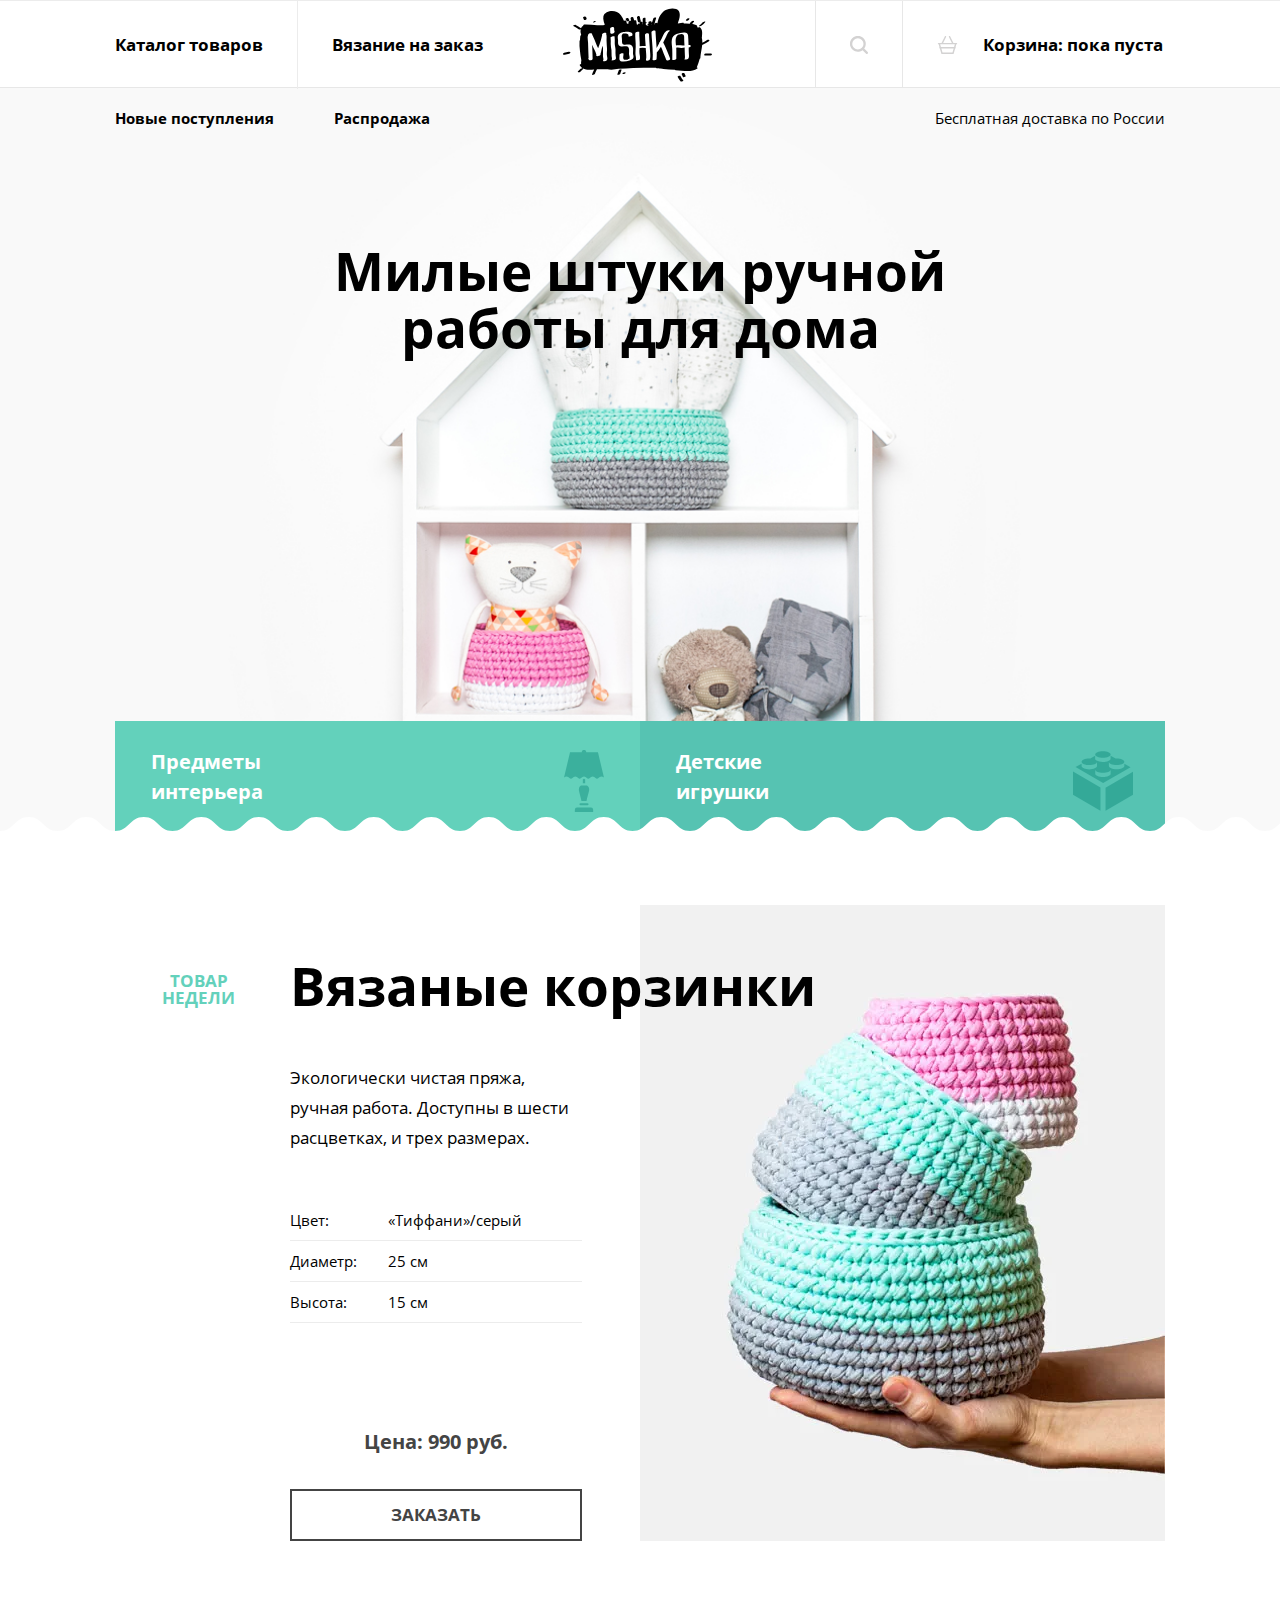
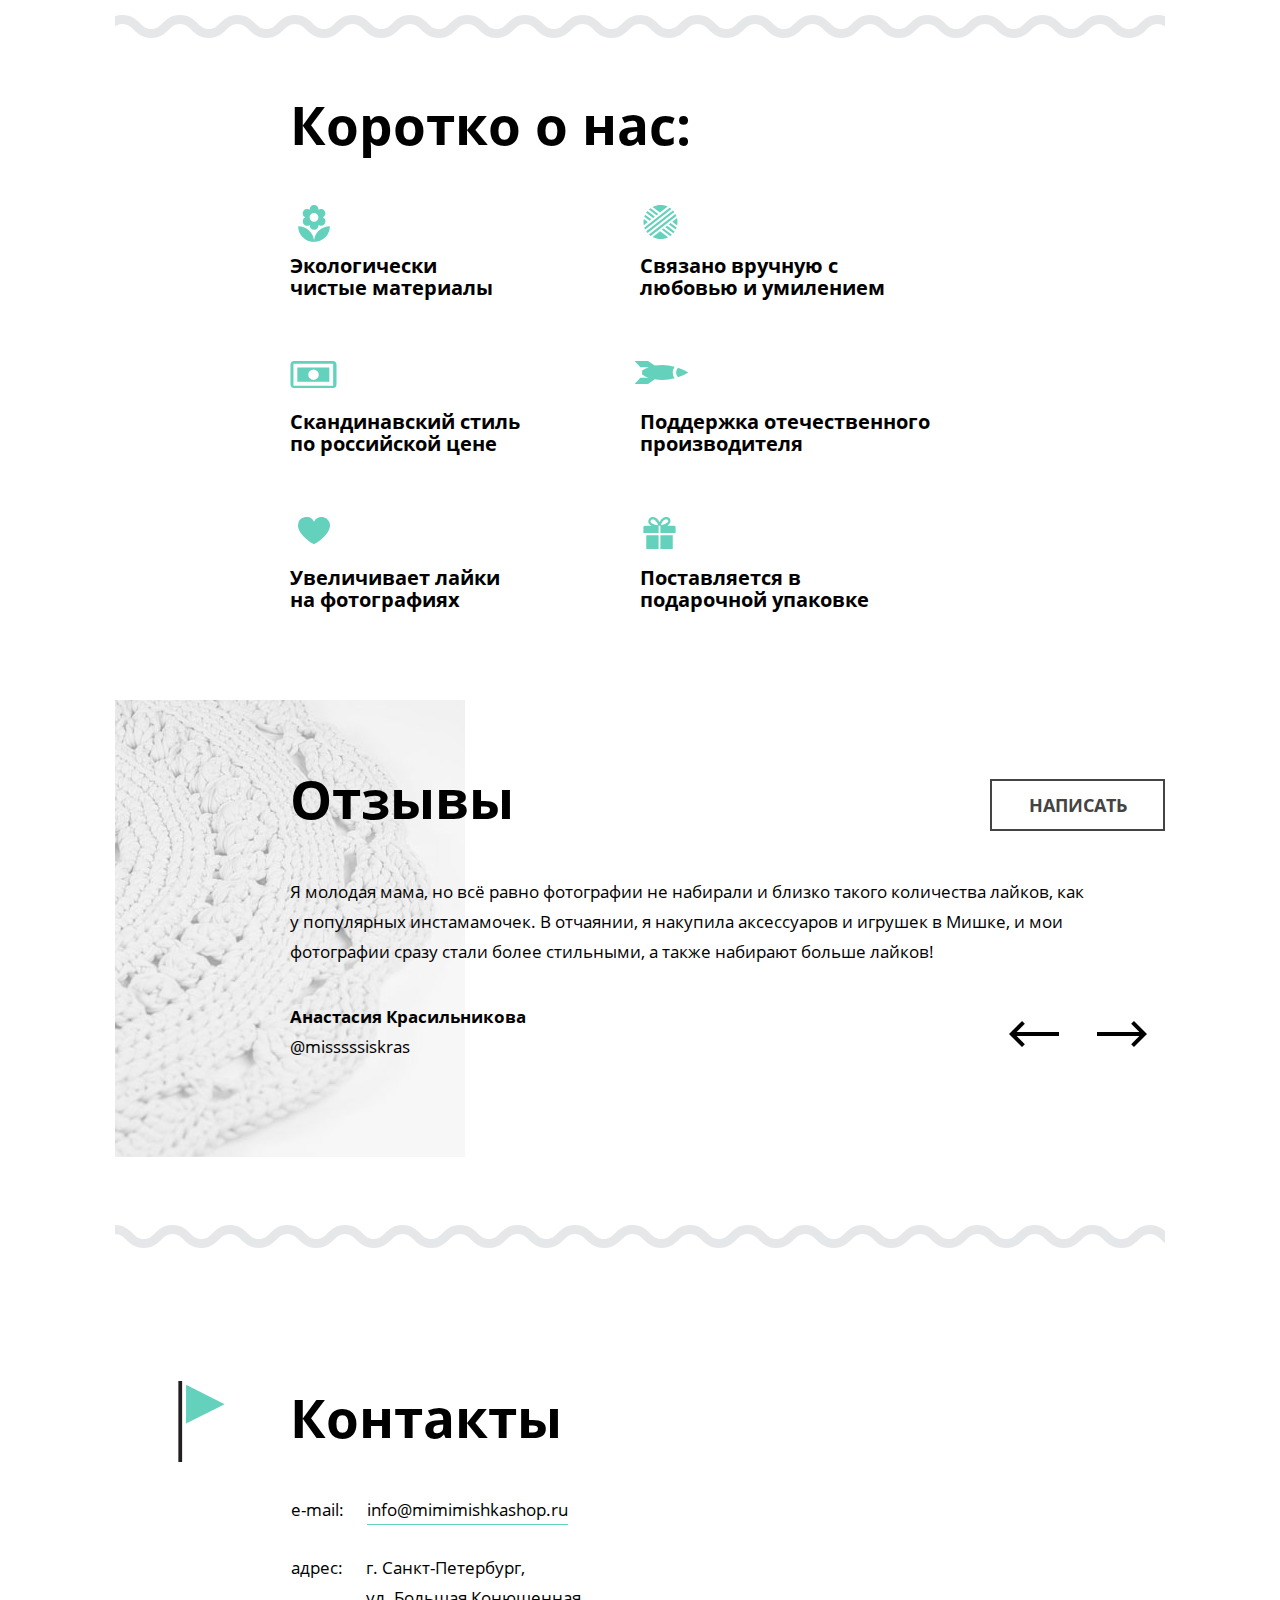
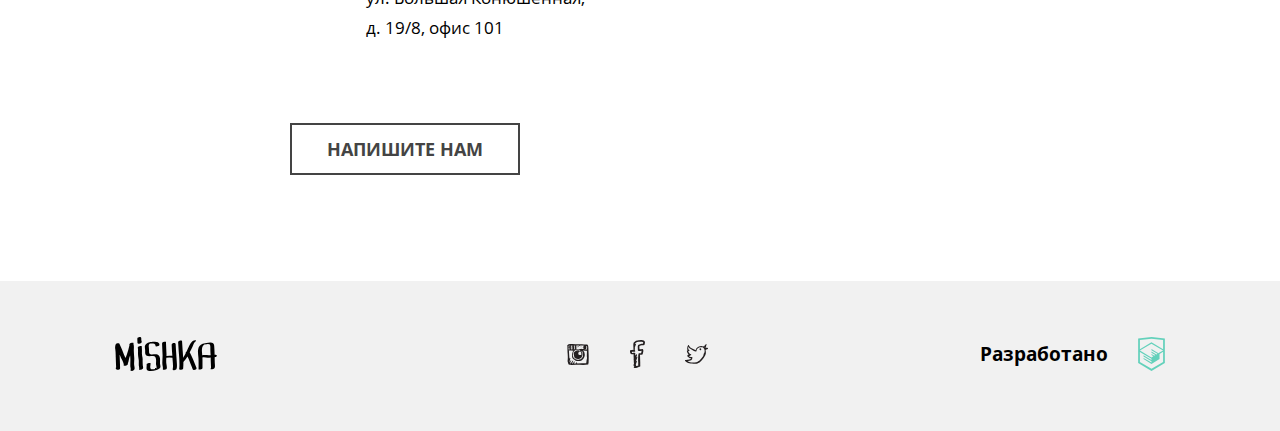
==== commit 3eb677e4: "Правки разметки" ====
--- a/source/index.html
+++ b/source/index.html
@@ -251,8 +251,8 @@
     </main>
     <footer class="page-footer">
       <div class="page-footer__wrapper">
-        <a class="page-footer__logo-link" href="#">
-          <svg class="page-footer__link-icon" width="102" height="34" fill="">
+        <a class="page-footer__logo-link">
+          <svg class="page-footer__link-icon" width="102" height="34" fill="#000" focusable="false">
             <use href="#logo-footer"></use>
           </svg>
         </a>
--- a/source/css/style.css
+++ b/source/css/style.css
@@ -18,6 +18,9 @@
   line-height: 24px;
   color: #000;
   background-color: #fff;
+}
+.body--hidden {
+  overflow: hidden;
 }
 img {
   width: 100%;
@@ -138,7 +141,8 @@
 .stock-list,
 .products__list,
 .about__list,
-.social-list {
+.social-list,
+.modal-sizes__list {
   margin: 0;
   padding: 0;
   list-style: none;
@@ -1304,6 +1308,126 @@
 .copyright__link-icon {
   -webkit-transition: fill 0.2s;
   transition: fill 0.2s;
+}
+/* Mobile — overlay */
+.overlay {
+  position: fixed;
+  display: none;
+  width: 100%;
+  height: 100%;
+  top: 0;
+  left: 0;
+  background-color: rgba(255, 255, 255, 0.9);
+  overflow-y: auto;
+}
+.overlay--show {
+  display: block;
+}
+/* Mobile — modal-sizes */
+.modal-sizes {
+  -webkit-box-sizing: border-box;
+          box-sizing: border-box;
+  display: none;
+  width: 318px;
+  padding: 30px 30px 46px 30px;
+  margin: 0 auto;
+  margin-top: 100px;
+  background-color: #fff;
+  border: 1px solid #c6c6c6;
+  -webkit-box-shadow: 0 5px 10px 0 rgba(0, 0, 0, 0.25);
+          box-shadow: 0 5px 10px 0 rgba(0, 0, 0, 0.25);
+  z-index: 2;
+}
+.modal-sizes--show {
+  display: block;
+}
+/* Mobile — modal-sizes__title */
+.modal-sizes__title,
+.modal-sizes__description {
+  line-height: 30px;
+  text-align: center;
+}
+.modal-sizes__title {
+  display: block;
+  padding: 0 50px;
+  margin-bottom: 12px;
+  font-size: 25px;
+  text-transform: uppercase;
+}
+/* Mobile — modal-sizes__description */
+.modal-sizes__description {
+  margin: 0;
+  margin-bottom: 24px;
+  font-size: 15px;
+  color: #444444;
+}
+/* Mobile — modal-sizes__sizes */
+.modal-sizes__sizes {
+  display: -webkit-box;
+  display: -ms-flexbox;
+  display: flex;
+  padding: 0;
+  margin: 0;
+  margin-bottom: 31px;
+  -ms-flex-wrap: wrap;
+      flex-wrap: wrap;
+  border: none;
+}
+/* Mobile — modal-sizes__label */
+.modal-sizes__label {
+  -webkit-box-sizing: border-box;
+          box-sizing: border-box;
+  padding: 16px 0;
+  margin-right: 7px;
+  -webkit-box-flex: 1;
+      -ms-flex-positive: 1;
+          flex-grow: 1;
+  font-size: 17px;
+  line-height: 16px;
+  font-weight: 700;
+  text-align: center;
+  color: #444444;
+  border: 2px solid #ececec;
+  -webkit-user-select: none;
+     -moz-user-select: none;
+      -ms-user-select: none;
+          user-select: none;
+  -webkit-transition: border-color 0.2s;
+  transition: border-color 0.2s;
+}
+.modal-sizes__label:last-child {
+  margin-right: 0;
+}
+.modal-sizes__label:hover {
+  border-color: #c7c7c7;
+}
+.modal-sizes__checkbox:checked + .modal-sizes__label {
+  border-color: #62d1ba;
+}
+/* Mobile — modal-sizes__add */
+.modal-sizes__add {
+  display: block;
+  -webkit-box-sizing: border-box;
+          box-sizing: border-box;
+  width: 100%;
+  padding: 18px 20px;
+  font-family: inherit;
+  font-size: 17px;
+  line-height: 16px;
+  font-weight: 700;
+  text-transform: uppercase;
+  color: #fff;
+  background-color: #63d1bb;
+  border: none;
+  -webkit-transition: background-color 0.2s, opacity 0.2s;
+  transition: background-color 0.2s, opacity 0.2s;
+  cursor: pointer;
+}
+.modal-sizes__add:hover {
+  background-color: #46c1ae;
+}
+.modal-sizes__add:active {
+  opacity: 0.3;
 }
 /* Mobile Retina */
 @media (-webkit-min-device-pixel-ratio: 1.5), (min-resolution: 144dpi), (min-resolution: 1.5dppx) {
@@ -2209,6 +2333,21 @@
   .page-footer__copyright {
     margin-left: auto;
   }
+  /* Tablet — modal-sizes */
+  .modal-sizes {
+    width: 564px;
+    padding-left: 100px;
+    padding-right: 100px;
+  }
+  /* Tablet — modal-sizes__title */
+  .modal-sizes__title {
+    padding: 0;
+    margin-bottom: 15px;
+    font-size: 30px;
+    line-height: 57px;
+  }
+  /* Tablet — modal-sizes__label */
+  /* Tablet — modal-sizes__add */
   /* Tablet Retina */
 }
 @media (min-width: 768px) and (-webkit-min-device-pixel-ratio: 1.5), (min-width: 768px) and (min-resolution: 144dpi), (min-width: 768px) and (min-resolution: 1.5dppx) {
@@ -2576,7 +2715,7 @@
   .catalog-item__price {
     margin-left: 0;
   }
-  /* Dekstop — catalog-item__cost */
+  /* Desktop — catalog-item__cost */
   .catalog-item__cost {
     margin-left: 0;
   }
@@ -2778,6 +2917,40 @@
   .production__video {
     display: none;
   }
+  /* IE Tablet — form-color__wrapper */
+  .form-color__wrapper {
+    display: -ms-grid;
+    -ms-grid-columns: 1fr 1fr;
+    -ms-grid-rows: 76px 76px auto;
+  }
+  /* IE Tablet — form-color__label */
+  .form-color__label {
+    -ms-grid-row-align: start;
+  }
+  .form-color__label--white {
+    -ms-grid-column: 1;
+    -ms-grid-row: 1;
+  }
+  .form-color__label--gray {
+    -ms-grid-column: 2;
+    -ms-grid-row: 1;
+  }
+  .form-color__label--tiffany {
+    -ms-grid-column: 1;
+    -ms-grid-row: 2;
+  }
+  .form-color__label--black {
+    -ms-grid-column: 2;
+    -ms-grid-row: 2;
+  }
+  .form-color__label--pink {
+    -ms-grid-column: 1;
+    -ms-grid-row: 3;
+  }
+  .form-color__label--orange {
+    -ms-grid-column: 2;
+    -ms-grid-row: 3;
+  }
 }
 /* IE 10-11 Desktop */
 @media (min-width: 1250px) and (-ms-high-contrast: none), (-ms-high-contrast: active) {
@@ -2860,5 +3033,29 @@
     -ms-grid-row-span: 3;
     background-image: url("../media/img/video-desktop@1x.jpg");
   }
+  /* IE Desktop — form-color__wrapper */
+  .form-color__wrapper {
+    -ms-grid-columns: 1fr 1fr 1fr;
+  }
+  /* IE Desktop — form-color__label */
+  .form-color__label {
+    -ms-grid-row-align: start;
+  }
+  .form-color__label--tiffany {
+    -ms-grid-column: 3;
+    -ms-grid-row: 1;
+  }
+  .form-color__label--black {
+    -ms-grid-column: 1;
+    -ms-grid-row: 2;
+  }
+  .form-color__label--pink {
+    -ms-grid-column: 2;
+    -ms-grid-row: 2;
+  }
+  .form-color__label--orange {
+    -ms-grid-column: 3;
+    -ms-grid-row: 2;
+  }
   /* IE Desktop Retina */
 }
